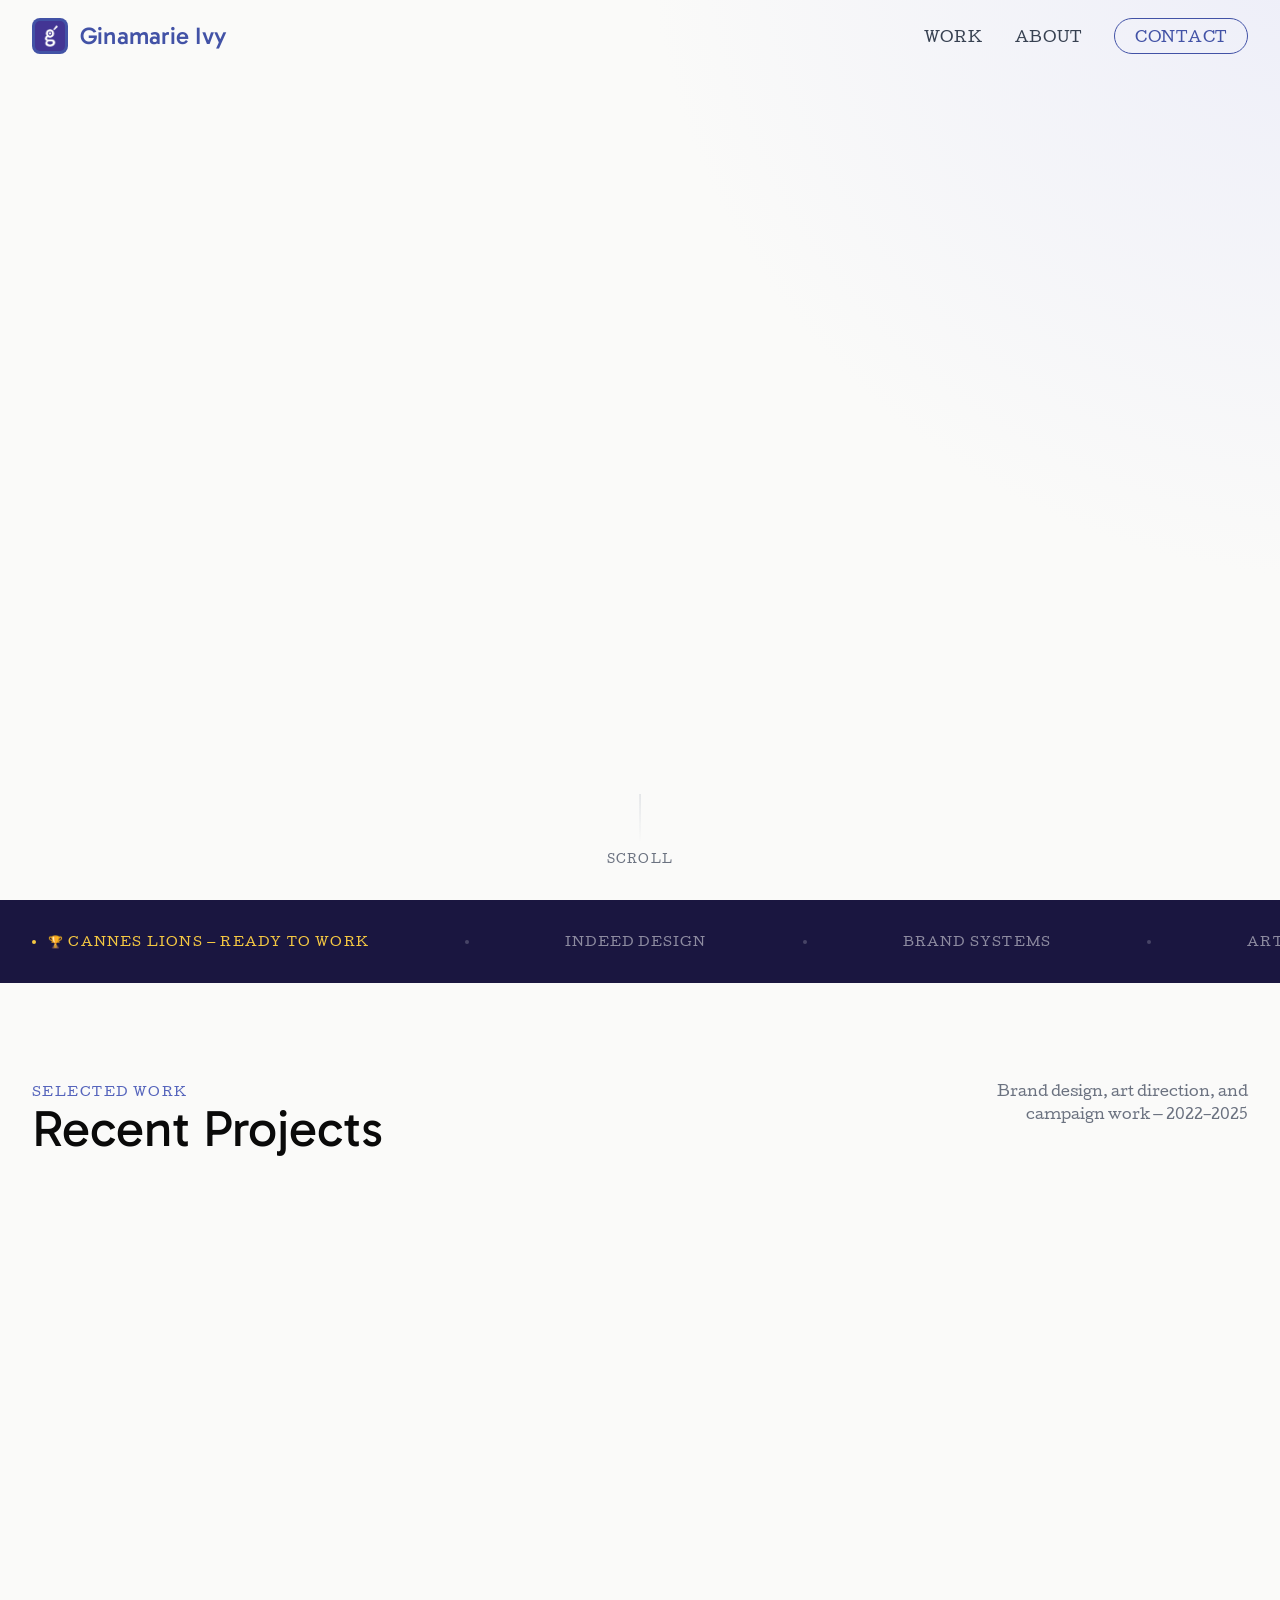
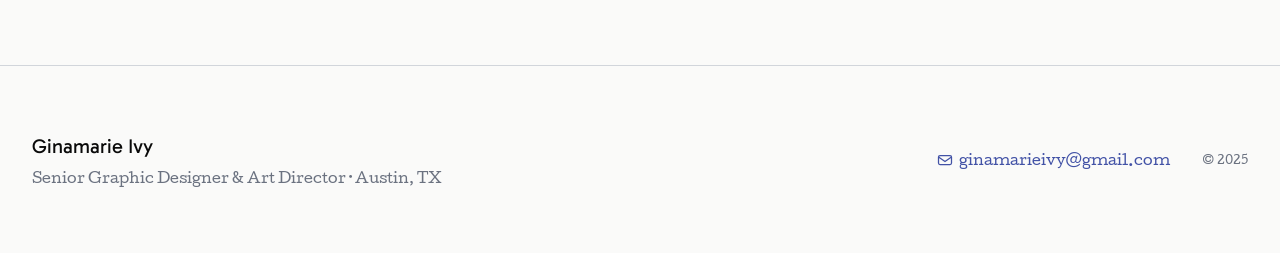
==== index.html @ be51a3e8 "Initial portfolio launch" ====
<!DOCTYPE html>
<html lang="en">
<head>
  <meta charset="UTF-8">
  <meta name="viewport" content="width=device-width, initial-scale=1.0">
  <title>Ginamarie Ivy — Senior Graphic Designer & Art Director</title>
  <meta name="description" content="Portfolio of Ginamarie Ivy, Senior Graphic Designer and Art Director specializing in brand systems, campaigns, and art direction.">
  <link rel="stylesheet" href="css/style.css">
  <!-- Favicon placeholder — replace with your actual favicon -->
  <link rel="icon" type="image/png" href="images/favicon.png">
</head>
<body>

  <!-- ============================================================
       NAV
       ============================================================ -->
  <nav class="nav" id="nav">
    <div class="nav__inner">
      <a href="index.html" class="nav__logo" aria-label="Ginamarie Ivy — Home">
        <div class="nav__logo-mark"><img src="images/favicon.png" alt="Ginamarie Ivy logo" style="width:100%;height:100%;object-fit:cover;border-radius:5px;"></div>
        <span>Ginamarie Ivy</span>
      </a>
      <ul class="nav__links">
        <li><a href="#work" class="nav__link">Work</a></li>
        <li><a href="about.html" class="nav__link">About</a></li>
        <li><a href="mailto:ginamarieivy@gmail.com" class="nav__link nav__link--contact">Contact</a></li>
      </ul>
    </div>
  </nav>

  <!-- ============================================================
       HERO
       ============================================================ -->
  <section class="hero">
    <div class="hero__bg-shape" aria-hidden="true"></div>
    <div class="hero__inner">
      <p class="hero__eyebrow fade-up">Senior Graphic Designer &amp; Art Director</p>
      <h1 class="hero__name fade-up">
        Ginamarie<br><em>Ivy</em>
      </h1>
      <p class="hero__descriptor fade-up">
        I build brand systems that work everywhere — from billboards and event
        installations to email campaigns and social feeds. Based in Austin, TX.
      </p>
      <div class="hero__cta-group fade-up">
        <a href="#work" class="btn btn--primary">
          View Work
          <svg width="16" height="16" viewBox="0 0 16 16" fill="none" aria-hidden="true">
            <path d="M3 8h10M9 4l4 4-4 4" stroke="currentColor" stroke-width="1.5" stroke-linecap="round" stroke-linejoin="round"/>
          </svg>
        </a>
        <a href="about.html" class="btn btn--ghost">About Me</a>
      </div>
    </div>
    <div class="hero__scroll-hint" aria-hidden="true">
      <div class="hero__scroll-line"></div>
      <span>Scroll</span>
    </div>
  </section>

  <!-- ============================================================
       AWARDS RIBBON
       ============================================================ -->
  <div class="awards-ribbon" aria-hidden="true">
    <div class="awards-ribbon__track">
      <!-- Duplicate items for seamless loop -->
      <span class="awards-ribbon__item awards-ribbon__item--highlight">
        <span class="awards-ribbon__dot awards-ribbon__dot--gold" style="background: #F5C842;"></span>
        🏆 Cannes Lions — Ready to Work
      </span>
      <span class="awards-ribbon__dot"></span>
      <span class="awards-ribbon__item">Indeed Design</span>
      <span class="awards-ribbon__dot"></span>
      <span class="awards-ribbon__item">Brand Systems</span>
      <span class="awards-ribbon__dot"></span>
      <span class="awards-ribbon__item">Art Direction</span>
      <span class="awards-ribbon__dot"></span>
      <span class="awards-ribbon__item">Campaign Design</span>
      <span class="awards-ribbon__dot"></span>
      <span class="awards-ribbon__item">Event Branding</span>
      <span class="awards-ribbon__dot"></span>
      <span class="awards-ribbon__item">Illustration</span>
      <span class="awards-ribbon__dot"></span>
      <span class="awards-ribbon__item awards-ribbon__item--highlight">
        <span style="background: #F5C842; width:4px; height:4px; border-radius:50%; display:inline-block;"></span>
        🏆 Cannes Lions — Ready to Work
      </span>
      <span class="awards-ribbon__dot"></span>
      <span class="awards-ribbon__item">Indeed Design</span>
      <span class="awards-ribbon__dot"></span>
      <span class="awards-ribbon__item">Brand Systems</span>
      <span class="awards-ribbon__dot"></span>
      <span class="awards-ribbon__item">Art Direction</span>
      <span class="awards-ribbon__dot"></span>
      <span class="awards-ribbon__item">Campaign Design</span>
      <span class="awards-ribbon__dot"></span>
      <span class="awards-ribbon__item">Event Branding</span>
      <span class="awards-ribbon__dot"></span>
      <span class="awards-ribbon__item">Illustration</span>
      <span class="awards-ribbon__dot"></span>
    </div>
  </div>

  <!-- ============================================================
       WORK — PROJECT GRID
       ============================================================ -->
  <section class="work" id="work">
    <div class="work__inner">
      <div class="section-header">
        <div>
          <p class="section-label">Selected Work</p>
          <h2 class="section-title">Recent Projects</h2>
        </div>
        <p style="font-size: 0.875rem; color: var(--gray-500); max-width: 280px; text-align: right; line-height: 1.6;">
          Brand design, art direction, and campaign work — 2022–2025
        </p>
      </div>

      <div class="project-grid">

        <!-- RTW — FEATURED (full width) -->
        <a href="rtw/index.html" class="project-card project-card--featured fade-up" aria-label="View Ready to Work case study">
          <div class="cannes-badge">
            <span class="cannes-badge__icon">🏆</span>
            Cannes Lions Winner
          </div>
          <img src="images/RTW.png" alt="Ready to Work campaign" class="project-card__image">
          <div class="project-card__overlay">
            <p class="project-card__category">Brand Campaign · Art Direction · Event</p>
            <h3 class="project-card__title">Ready to Work</h3>
            <div class="project-card__meta">
              <span class="project-card__tag">5-City Activation</span>
              <span class="project-card__tag">Indeed</span>
              <span class="project-card__tag">2022</span>
            </div>
          </div>
          <div class="project-card__arrow" aria-hidden="true">→</div>
        </a>


        <!-- THE HOG QUEEN -->
        <a href="hog-queen/index.html" class="project-card fade-up" aria-label="View The Hog Queen case study">
          <div style="position:absolute;top:var(--space-sm);left:var(--space-sm);z-index:2;display:flex;gap:0.5rem;flex-wrap:wrap;">
            <span style="display:inline-flex;align-items:center;gap:0.375rem;background:rgba(220,38,38,0.2);border:1px solid rgba(220,38,38,0.4);color:#FCA5A5;font-size:0.6875rem;font-weight:600;letter-spacing:0.08em;text-transform:uppercase;padding:0.375rem 0.875rem;border-radius:100px;backdrop-filter:blur(8px);">
              <span style="width:5px;height:5px;border-radius:50%;background:#EF4444;animation:pulse-dot 1.5s ease-in-out infinite;display:inline-block;flex-shrink:0;"></span>
              Maryland Film Festival 2025
            </span>
          </div>
          <img src="images/hog-queen/hog-queen-title-card.png" alt="The Hog Queen title card" class="project-card__image" style="background:#0A0A08;object-fit:contain;">
          <div class="project-card__overlay" style="background:linear-gradient(to top, rgba(0,0,0,0.9) 0%, rgba(0,0,0,0.2) 50%, transparent 100%);">
            <p class="project-card__category">Film Design · Title · Credits · Print · Poster</p>
            <h3 class="project-card__title">The Hog Queen</h3>
            <div class="project-card__meta">
              <span class="project-card__tag">Short Film</span>
              <span class="project-card__tag">Independent</span>
              <span class="project-card__tag">2025–Present</span>
            </div>
          </div>
          <div class="project-card__arrow" aria-hidden="true">→</div>
        </a>

        <!-- CATEGORY CAMPAIGNS -->
        <a href="category-campaigns/index.html" class="project-card fade-up" aria-label="View Category Campaigns case study">
          <img src="images/Category Campaigns 2.png" alt="Category Campaigns" class="project-card__image">
          <div class="project-card__overlay">
            <p class="project-card__category">Brand System · Art Direction · Multi-Channel</p>
            <h3 class="project-card__title">Category Campaigns</h3>
            <div class="project-card__meta">
              <span class="project-card__tag">Careers in Care</span>
              <span class="project-card__tag">Indeed</span>
              <span class="project-card__tag">2023–2025</span>
            </div>
          </div>
          <div class="project-card__arrow" aria-hidden="true">→</div>
        </a>

        <!-- WHAT'S NEW AT INDEED -->
        <a href="whats-new/index.html" class="project-card fade-up" aria-label="View What's New at Indeed case study">
          <img src="images/What's New at Indeed.png" alt="What's New at Indeed" class="project-card__image">
          <div class="project-card__overlay">
            <p class="project-card__category">Email Campaign · Brand Design · Localization</p>
            <h3 class="project-card__title">What's New at Indeed</h3>
            <div class="project-card__meta">
              <span class="project-card__tag">Email Series</span>
              <span class="project-card__tag">Indeed</span>
              <span class="project-card__tag">2024</span>
            </div>
          </div>
          <div class="project-card__arrow" aria-hidden="true">→</div>
        </a>

        <!-- COSTCO BEN PARTY -->
        <a href="costco/index.html" class="project-card fade-up" aria-label="View Costco Ben Party case study" style="grid-column: 1 / -1;">
          <img src="images/Costco Invite.png" alt="Costco Ben Party" class="project-card__image">
          <div class="project-card__overlay">
            <p class="project-card__category">Creative Direction · Print · Personal Project</p>
            <h3 class="project-card__title">The Costco Ben Party</h3>
            <div class="project-card__meta">
              <span class="project-card__tag">Print Design</span>
              <span class="project-card__tag">Editorial</span>
              <span class="project-card__tag">Personal</span>
            </div>
          </div>
          <div class="project-card__arrow" aria-hidden="true">→</div>
        </a>

      </div>
    </div>
  </section>

  <!-- ============================================================
       FOOTER
       ============================================================ -->
  <footer class="footer">
    <div class="footer__inner">
      <div class="footer__left">
        <p class="footer__name">Ginamarie Ivy</p>
        <p class="footer__tagline">Senior Graphic Designer &amp; Art Director · Austin, TX</p>
      </div>
      <div class="footer__right">
        <a href="mailto:ginamarieivy@gmail.com" class="footer__email">
          <svg width="16" height="16" viewBox="0 0 16 16" fill="none" aria-hidden="true">
            <rect x="1.5" y="3.5" width="13" height="9" rx="1.5" stroke="currentColor" stroke-width="1.25"/>
            <path d="M1.5 5L8 9.5 14.5 5" stroke="currentColor" stroke-width="1.25"/>
          </svg>
          ginamarieivy@gmail.com
        </a>
        <p class="footer__copy">© 2025</p>
      </div>
    </div>
  </footer>

  <script src="js/main.js"></script>
</body>
</html>
---- css/style.css ----
/* ============================================================
   GINAMARIE IVY — Portfolio Site
   ============================================================ */

/* --- Google Fonts --- */
@import url('https://fonts.googleapis.com/css2?family=Gabarito:wght@400;500;600;700;800;900&family=Cutive&display=swap');

/* --- CSS Custom Properties --- */
:root {
  /* Colors — brand purple from Figma portfolio design */
  --purple-950: #1A1640;
  --purple-900: #2C2070;
  --purple-800: #4252A6;  /* exact brand purple from Figma */
  --purple-700: #5564BC;
  --purple-400: #9BA8D8;
  --purple-200: #D4D8F0;
  --purple-100: #ECEDF9;
  --purple-50:  #F5F5FC;

  --gold:        #B8860B;
  --gold-light:  #FFF8E6;
  --gold-bright: #F5C842;

  --black:     #0A0A0A;
  --gray-900:  #111827;
  --gray-700:  #374151;
  --gray-500:  #6B7280;
  --gray-300:  #D1D5DB;
  --gray-100:  #F3F4F6;
  --off-white: #FAFAF9;
  --white:     #FFFFFF;

  /* Typography — from Figma portfolio design */
  --font-display: 'Gabarito', Georgia, sans-serif;
  --font-body:    'Cutive', Georgia, serif;

  /* Spacing */
  --space-xs:  0.5rem;
  --space-sm:  1rem;
  --space-md:  2rem;
  --space-lg:  4rem;
  --space-xl:  6rem;
  --space-2xl: 10rem;

  /* Layout */
  --max-width: 1280px;
  --nav-height: 72px;

  /* Transitions */
  --transition-fast:   150ms ease;
  --transition-base:   300ms ease;
  --transition-slow:   500ms cubic-bezier(0.25, 0.46, 0.45, 0.94);
}

/* ============================================================
   RESET & BASE
   ============================================================ */

*, *::before, *::after {
  box-sizing: border-box;
  margin: 0;
  padding: 0;
}

html {
  scroll-behavior: smooth;
  font-size: 16px;
  -webkit-font-smoothing: antialiased;
  -moz-osx-font-smoothing: grayscale;
}

body {
  font-family: var(--font-body);
  background-color: var(--off-white);
  color: var(--gray-900);
  line-height: 1.6;
  overflow-x: hidden;
}

img {
  display: block;
  max-width: 100%;
  height: auto;
}

a {
  color: inherit;
  text-decoration: none;
}

ul {
  list-style: none;
}

/* ============================================================
   NAVIGATION
   ============================================================ */

.nav {
  position: fixed;
  top: 0;
  left: 0;
  right: 0;
  z-index: 100;
  height: var(--nav-height);
  display: flex;
  align-items: center;
  padding: 0 var(--space-md);
  transition: background var(--transition-base), box-shadow var(--transition-base);
}

.nav.scrolled {
  background: rgba(250, 250, 249, 0.95);
  backdrop-filter: blur(12px);
  -webkit-backdrop-filter: blur(12px);
  box-shadow: 0 1px 0 var(--gray-300);
}

.nav__inner {
  width: 100%;
  max-width: var(--max-width);
  margin: 0 auto;
  display: flex;
  align-items: center;
  justify-content: space-between;
}

.nav__logo {
  display: flex;
  align-items: center;
  gap: 0.75rem;
  font-family: var(--font-display);
  font-size: 1.5rem;
  font-weight: 500;
  letter-spacing: 0.01em;
  color: var(--purple-800);
  transition: opacity var(--transition-fast);
}

.nav__logo:hover {
  opacity: 0.75;
}

.nav__logo-mark {
  width: 36px;
  height: 36px;
  background: var(--purple-800);
  border-radius: 8px;
  display: flex;
  align-items: center;
  justify-content: center;
  color: white;
  font-size: 1rem;
  font-weight: 600;
  letter-spacing: -0.02em;
  flex-shrink: 0;
  overflow: hidden;
  padding: 3px;
}

/* If SVG logo is available, it will replace the fallback */
.nav__logo-mark img,
.nav__logo-mark svg {
  width: 100%;
  height: 100%;
  object-fit: contain;
}

.nav__links {
  display: flex;
  align-items: center;
  gap: var(--space-md);
}

.nav__link {
  font-size: 0.875rem;
  font-weight: 500;
  letter-spacing: 0.05em;
  text-transform: uppercase;
  color: var(--gray-700);
  position: relative;
  padding-bottom: 2px;
  transition: color var(--transition-fast);
}

.nav__link::after {
  content: '';
  position: absolute;
  bottom: -2px;
  left: 0;
  width: 0;
  height: 1px;
  background: var(--purple-800);
  transition: width var(--transition-base);
}

.nav__link:hover {
  color: var(--purple-800);
}

.nav__link:hover::after {
  width: 100%;
}

.nav__link--contact {
  padding: 0.5rem 1.25rem;
  border: 1.5px solid var(--purple-800);
  border-radius: 100px;
  color: var(--purple-800);
  transition: background var(--transition-fast), color var(--transition-fast);
}

.nav__link--contact::after {
  display: none;
}

.nav__link--contact:hover {
  background: var(--purple-800);
  color: var(--white);
}

/* ============================================================
   HERO — HOME
   ============================================================ */

.hero {
  min-height: 100vh;
  display: flex;
  align-items: center;
  padding: calc(var(--nav-height) + var(--space-lg)) var(--space-md) var(--space-xl);
  position: relative;
  overflow: hidden;
}

.hero__bg-shape {
  position: absolute;
  top: -10%;
  right: -5%;
  width: 55%;
  height: 75%;
  background: radial-gradient(ellipse at top right, var(--purple-100) 0%, transparent 70%);
  pointer-events: none;
}

.hero__inner {
  width: 100%;
  max-width: var(--max-width);
  margin: 0 auto;
}

.hero__eyebrow {
  font-size: 0.8125rem;
  font-weight: 500;
  letter-spacing: 0.12em;
  text-transform: uppercase;
  color: var(--purple-700);
  margin-bottom: var(--space-sm);
  display: flex;
  align-items: center;
  gap: 0.75rem;
}

.hero__eyebrow::before {
  content: '';
  display: inline-block;
  width: 32px;
  height: 1.5px;
  background: var(--purple-700);
}

.hero__name {
  font-family: var(--font-display);
  font-size: clamp(4rem, 9vw, 9rem);
  font-weight: 300;
  line-height: 0.95;
  letter-spacing: -0.02em;
  color: var(--black);
  margin-bottom: var(--space-md);
}

.hero__name em {
  font-style: italic;
  color: var(--purple-800);
}

.hero__descriptor {
  font-size: clamp(1rem, 1.5vw, 1.25rem);
  font-weight: 300;
  color: var(--gray-500);
  max-width: 540px;
  line-height: 1.7;
  margin-bottom: var(--space-lg);
}

.hero__cta-group {
  display: flex;
  align-items: center;
  gap: var(--space-md);
  flex-wrap: wrap;
}

.btn {
  display: inline-flex;
  align-items: center;
  gap: 0.5rem;
  font-size: 0.875rem;
  font-weight: 500;
  letter-spacing: 0.02em;
  padding: 0.875rem 2rem;
  border-radius: 100px;
  transition: all var(--transition-base);
  cursor: pointer;
  border: none;
}

.btn--primary {
  background: var(--purple-800);
  color: var(--white);
}

.btn--primary:hover {
  background: var(--purple-900);
  transform: translateY(-1px);
  box-shadow: 0 8px 24px rgba(107, 33, 168, 0.3);
}

.btn--ghost {
  background: transparent;
  color: var(--gray-700);
  border: 1.5px solid var(--gray-300);
}

.btn--ghost:hover {
  border-color: var(--purple-800);
  color: var(--purple-800);
}

.hero__scroll-hint {
  position: absolute;
  bottom: var(--space-md);
  left: 50%;
  transform: translateX(-50%);
  display: flex;
  flex-direction: column;
  align-items: center;
  gap: 0.5rem;
  font-size: 0.6875rem;
  letter-spacing: 0.12em;
  text-transform: uppercase;
  color: var(--gray-500);
  opacity: 0;
  animation: fadeInUp 1s ease 1.5s forwards;
}

.hero__scroll-line {
  width: 1px;
  height: 48px;
  background: linear-gradient(to bottom, var(--gray-300), transparent);
  animation: scrollLine 2s ease-in-out 2s infinite;
}

@keyframes scrollLine {
  0%, 100% { transform: scaleY(1); opacity: 1; }
  50% { transform: scaleY(0.5); opacity: 0.4; }
}

@keyframes fadeInUp {
  from { opacity: 0; transform: translateX(-50%) translateY(12px); }
  to   { opacity: 1; transform: translateX(-50%) translateY(0); }
}

/* ============================================================
   AWARDS RIBBON
   ============================================================ */

.awards-ribbon {
  padding: var(--space-md) var(--space-md);
  background: var(--purple-950);
  overflow: hidden;
}

.awards-ribbon__track {
  display: flex;
  align-items: center;
  gap: var(--space-xl);
  animation: marquee 20s linear infinite;
  white-space: nowrap;
}

.awards-ribbon__item {
  display: flex;
  align-items: center;
  gap: 0.75rem;
  font-size: 0.75rem;
  font-weight: 500;
  letter-spacing: 0.1em;
  text-transform: uppercase;
  color: rgba(255, 255, 255, 0.5);
  flex-shrink: 0;
}

.awards-ribbon__item--highlight {
  color: var(--gold-bright);
}

.awards-ribbon__dot {
  width: 4px;
  height: 4px;
  border-radius: 50%;
  background: rgba(255, 255, 255, 0.2);
  flex-shrink: 0;
}

@keyframes marquee {
  from { transform: translateX(0); }
  to   { transform: translateX(-50%); }
}

/* ============================================================
   WORK SECTION — PROJECT GRID
   ============================================================ */

.work {
  padding: var(--space-xl) var(--space-md);
}

.work__inner {
  max-width: var(--max-width);
  margin: 0 auto;
}

.section-header {
  display: flex;
  align-items: baseline;
  justify-content: space-between;
  margin-bottom: var(--space-lg);
}

.section-label {
  font-size: 0.75rem;
  font-weight: 500;
  letter-spacing: 0.12em;
  text-transform: uppercase;
  color: var(--purple-700);
}

.section-title {
  font-family: var(--font-display);
  font-size: clamp(2rem, 4vw, 3.5rem);
  font-weight: 300;
  line-height: 1.1;
  color: var(--black);
}

.project-grid {
  display: grid;
  grid-template-columns: 1fr 1fr;
  gap: 1.5rem;
}

/* First project (RTW) spans full width to give it hero treatment */
.project-card--featured {
  grid-column: 1 / -1;
}

.project-card {
  position: relative;
  border-radius: 16px;
  overflow: hidden;
  background: var(--gray-100);
  cursor: pointer;
  display: block;
  transition: transform var(--transition-slow), box-shadow var(--transition-slow);
}

.project-card:hover {
  transform: translateY(-6px);
  box-shadow: 0 24px 64px rgba(0, 0, 0, 0.12);
}

.project-card__image {
  width: 100%;
  aspect-ratio: 16/9;
  object-fit: cover;
  display: block;
  transition: transform var(--transition-slow);
}

.project-card--featured .project-card__image {
  aspect-ratio: 21/9;
}

.project-card:hover .project-card__image {
  transform: scale(1.03);
}

/* Placeholder when no image is loaded */
.project-card__image-placeholder {
  width: 100%;
  aspect-ratio: 16/9;
  display: flex;
  align-items: center;
  justify-content: center;
  font-size: 3rem;
  color: rgba(255,255,255,0.3);
  position: relative;
  overflow: hidden;
}

.project-card--featured .project-card__image-placeholder {
  aspect-ratio: 21/9;
}

.project-card__image-placeholder--rtw {
  background: linear-gradient(135deg, #1a0a2e 0%, #3d1063 40%, #6B21A8 100%);
}

.project-card__image-placeholder--category {
  background: linear-gradient(135deg, #0c2340 0%, #1a3f6f 40%, #2563EB 100%);
}

.project-card__image-placeholder--whats-new {
  background: linear-gradient(135deg, #1a0a2e 0%, #4a1786 50%, #7C3AED 100%);
}

.project-card__image-placeholder--costco {
  background: linear-gradient(135deg, #0d3b6e 0%, #1e5fa8 40%, #c8102e 100%);
}

.project-card__overlay {
  position: absolute;
  inset: 0;
  background: linear-gradient(to top, rgba(0,0,0,0.75) 0%, rgba(0,0,0,0.1) 50%, transparent 100%);
  display: flex;
  flex-direction: column;
  justify-content: flex-end;
  padding: var(--space-md);
  transition: background var(--transition-base);
}

.project-card:hover .project-card__overlay {
  background: linear-gradient(to top, rgba(0,0,0,0.85) 0%, rgba(0,0,0,0.2) 50%, transparent 100%);
}

.project-card__category {
  font-size: 0.6875rem;
  font-weight: 500;
  letter-spacing: 0.12em;
  text-transform: uppercase;
  color: rgba(255,255,255,0.65);
  margin-bottom: 0.375rem;
}

.project-card__title {
  font-family: var(--font-display);
  font-size: clamp(1.5rem, 2.5vw, 2.5rem);
  font-weight: 400;
  color: var(--white);
  line-height: 1.1;
  margin-bottom: 0.5rem;
}

.project-card__meta {
  display: flex;
  align-items: center;
  gap: var(--space-sm);
  flex-wrap: wrap;
}

.project-card__tag {
  font-size: 0.6875rem;
  font-weight: 500;
  letter-spacing: 0.06em;
  text-transform: uppercase;
  padding: 0.25rem 0.625rem;
  border-radius: 100px;
  background: rgba(255,255,255,0.15);
  color: rgba(255,255,255,0.85);
  border: 1px solid rgba(255,255,255,0.2);
}

.project-card__arrow {
  position: absolute;
  top: var(--space-md);
  right: var(--space-md);
  width: 40px;
  height: 40px;
  background: rgba(255,255,255,0.15);
  border-radius: 50%;
  display: flex;
  align-items: center;
  justify-content: center;
  color: white;
  font-size: 1rem;
  opacity: 0;
  transform: translate(-4px, 4px);
  transition: opacity var(--transition-base), transform var(--transition-base);
  backdrop-filter: blur(8px);
}

.project-card:hover .project-card__arrow {
  opacity: 1;
  transform: translate(0, 0);
}

/* Cannes Badge */
.cannes-badge {
  position: absolute;
  top: var(--space-sm);
  left: var(--space-sm);
  display: flex;
  align-items: center;
  gap: 0.375rem;
  background: linear-gradient(135deg, #8B6914, #D4AF37, #B8860B);
  color: #1a0f00;
  font-size: 0.6875rem;
  font-weight: 600;
  letter-spacing: 0.08em;
  text-transform: uppercase;
  padding: 0.375rem 0.875rem;
  border-radius: 100px;
  box-shadow: 0 2px 12px rgba(180, 130, 0, 0.4);
}

.cannes-badge__icon {
  font-size: 0.875rem;
}

/* ============================================================
   CASE STUDY PAGES
   ============================================================ */

.cs-hero {
  min-height: 70vh;
  display: flex;
  align-items: flex-end;
  position: relative;
  overflow: hidden;
  padding: calc(var(--nav-height) + var(--space-md)) var(--space-md) var(--space-lg);
}

.cs-hero__bg {
  position: absolute;
  inset: 0;
  object-fit: cover;
  width: 100%;
  height: 100%;
}

.cs-hero__bg-placeholder {
  position: absolute;
  inset: 0;
}

.cs-hero__overlay {
  position: absolute;
  inset: 0;
  background: linear-gradient(to top, rgba(0,0,0,0.85) 0%, rgba(0,0,0,0.3) 60%, rgba(0,0,0,0.1) 100%);
}

.cs-hero__content {
  position: relative;
  max-width: var(--max-width);
  margin: 0 auto;
  width: 100%;
}

.cs-hero__back {
  display: inline-flex;
  align-items: center;
  gap: 0.5rem;
  font-size: 0.8125rem;
  font-weight: 500;
  letter-spacing: 0.05em;
  text-transform: uppercase;
  color: rgba(255,255,255,0.65);
  margin-bottom: var(--space-lg);
  transition: color var(--transition-fast), gap var(--transition-fast);
}

.cs-hero__back:hover {
  color: white;
  gap: 0.75rem;
}

.cs-hero__back:hover .cs-hero__back-arrow {
  transform: translateX(-3px);
}

.cs-hero__back-arrow {
  transition: transform var(--transition-fast);
}

.cs-hero__eyebrow {
  font-size: 0.75rem;
  font-weight: 500;
  letter-spacing: 0.12em;
  text-transform: uppercase;
  color: var(--purple-400);
  margin-bottom: 0.75rem;
}

.cs-hero__title {
  font-family: var(--font-display);
  font-size: clamp(3rem, 7vw, 7rem);
  font-weight: 300;
  line-height: 0.95;
  letter-spacing: -0.02em;
  color: var(--white);
  margin-bottom: var(--space-md);
}

.cs-hero__awards {
  display: flex;
  flex-wrap: wrap;
  gap: 0.5rem;
  margin-bottom: var(--space-md);
}

/* Metadata strip */
.cs-meta {
  padding: var(--space-lg) var(--space-md);
  border-bottom: 1px solid var(--gray-300);
}

.cs-meta__inner {
  max-width: var(--max-width);
  margin: 0 auto;
  display: grid;
  grid-template-columns: repeat(4, 1fr);
  gap: var(--space-md);
}

.cs-meta__item {}

.cs-meta__label {
  font-size: 0.6875rem;
  font-weight: 500;
  letter-spacing: 0.12em;
  text-transform: uppercase;
  color: var(--gray-500);
  margin-bottom: 0.375rem;
}

.cs-meta__value {
  font-size: 1rem;
  font-weight: 400;
  color: var(--gray-900);
  line-height: 1.4;
}

/* Case study content */
.cs-body {
  max-width: var(--max-width);
  margin: 0 auto;
  padding: var(--space-xl) var(--space-md);
}

.cs-section {
  margin-bottom: var(--space-xl);
  display: grid;
  grid-template-columns: 240px 1fr;
  gap: var(--space-lg);
}

.cs-section__label {
  font-size: 0.6875rem;
  font-weight: 500;
  letter-spacing: 0.12em;
  text-transform: uppercase;
  color: var(--purple-700);
  padding-top: 0.375rem;
  position: sticky;
  top: calc(var(--nav-height) + var(--space-md));
  height: fit-content;
}

.cs-section__content {}

.cs-section__content h3 {
  font-family: var(--font-display);
  font-size: clamp(1.75rem, 3vw, 2.5rem);
  font-weight: 400;
  color: var(--black);
  line-height: 1.15;
  margin-bottom: var(--space-sm);
}

.cs-section__content p {
  font-size: 1.0625rem;
  line-height: 1.8;
  color: var(--gray-700);
  margin-bottom: 1.25rem;
  max-width: 680px;
}

.cs-section__content p:last-child {
  margin-bottom: 0;
}

.cs-highlight {
  background: var(--purple-50);
  border-left: 3px solid var(--purple-700);
  padding: 1.25rem 1.5rem;
  border-radius: 0 8px 8px 0;
  margin: var(--space-md) 0;
}

.cs-highlight p {
  font-family: var(--font-display);
  font-size: 1.375rem;
  font-style: italic;
  color: var(--purple-900);
  line-height: 1.5;
  margin-bottom: 0;
}

/* Gallery */
.cs-gallery {
  padding: var(--space-md) var(--space-md) var(--space-xl);
  background: var(--gray-100);
}

.cs-gallery__inner {
  max-width: var(--max-width);
  margin: 0 auto;
}

.cs-gallery__label {
  font-size: 0.75rem;
  font-weight: 500;
  letter-spacing: 0.12em;
  text-transform: uppercase;
  color: var(--gray-500);
  margin-bottom: var(--space-md);
}

.cs-gallery__grid {
  display: grid;
  gap: 1rem;
}

.cs-gallery__grid--2col {
  grid-template-columns: 1fr 1fr;
}

.cs-gallery__grid--3col {
  grid-template-columns: 1fr 1fr 1fr;
}

.cs-gallery__grid--asymmetric {
  grid-template-columns: 2fr 1fr;
}

.cs-gallery__item {
  border-radius: 12px;
  overflow: hidden;
  background: var(--gray-300);
}

.cs-gallery__item img {
  width: 100%;
  height: 100%;
  object-fit: cover;
  display: block;
  transition: transform var(--transition-slow);
}

.cs-gallery__item:hover img {
  transform: scale(1.02);
}

.cs-gallery__item-placeholder {
  width: 100%;
  min-height: 300px;
  display: flex;
  align-items: center;
  justify-content: center;
  font-size: 2rem;
  color: rgba(255,255,255,0.3);
}

.cs-gallery__caption {
  font-size: 0.8125rem;
  color: var(--gray-500);
  margin-top: 0.5rem;
  padding: 0 0.25rem;
}

/* Stats row */
.cs-stats {
  display: grid;
  grid-template-columns: repeat(3, 1fr);
  gap: var(--space-md);
  margin: var(--space-lg) 0;
  padding: var(--space-md);
  background: var(--purple-950);
  border-radius: 16px;
}

.cs-stat__number {
  font-family: var(--font-display);
  font-size: clamp(2.5rem, 5vw, 4rem);
  font-weight: 300;
  color: var(--purple-400);
  line-height: 1;
  margin-bottom: 0.5rem;
}

.cs-stat__label {
  font-size: 0.8125rem;
  color: rgba(255,255,255,0.6);
  line-height: 1.4;
}

/* Next project nav */
.cs-next {
  background: var(--purple-950);
  padding: var(--space-lg) var(--space-md);
  display: block;
  text-decoration: none;
  transition: background var(--transition-base);
}

.cs-next:hover {
  background: var(--purple-900);
}

.cs-next__inner {
  max-width: var(--max-width);
  margin: 0 auto;
  display: flex;
  align-items: center;
  justify-content: space-between;
}

.cs-next__label {
  font-size: 0.6875rem;
  font-weight: 500;
  letter-spacing: 0.12em;
  text-transform: uppercase;
  color: rgba(255,255,255,0.45);
  margin-bottom: 0.5rem;
}

.cs-next__title {
  font-family: var(--font-display);
  font-size: clamp(1.75rem, 3vw, 3rem);
  font-weight: 300;
  color: var(--white);
}

.cs-next__arrow {
  font-size: 2rem;
  color: rgba(255,255,255,0.4);
  transition: color var(--transition-base), transform var(--transition-base);
}

.cs-next:hover .cs-next__arrow {
  color: var(--white);
  transform: translateX(8px);
}

/* ============================================================
   ABOUT PAGE
   ============================================================ */

.about-hero {
  min-height: 60vh;
  padding: calc(var(--nav-height) + var(--space-xl)) var(--space-md) var(--space-xl);
  display: flex;
  align-items: center;
  background: var(--purple-950);
  position: relative;
  overflow: hidden;
}

.about-hero::before {
  content: '';
  position: absolute;
  bottom: -30%;
  right: -10%;
  width: 60%;
  height: 80%;
  background: radial-gradient(ellipse, var(--purple-800) 0%, transparent 70%);
  opacity: 0.3;
  pointer-events: none;
}

.about-hero__inner {
  max-width: var(--max-width);
  margin: 0 auto;
  width: 100%;
  display: grid;
  grid-template-columns: 1fr 380px;
  gap: var(--space-xl);
  align-items: center;
}

.about-hero__eyebrow {
  font-size: 0.75rem;
  font-weight: 500;
  letter-spacing: 0.12em;
  text-transform: uppercase;
  color: var(--purple-400);
  margin-bottom: var(--space-sm);
}

.about-hero__title {
  font-family: var(--font-display);
  font-size: clamp(3rem, 6vw, 6rem);
  font-weight: 300;
  line-height: 1;
  letter-spacing: -0.02em;
  color: var(--white);
  margin-bottom: var(--space-md);
}

.about-hero__bio {
  font-size: 1.125rem;
  line-height: 1.8;
  color: rgba(255,255,255,0.75);
  max-width: 580px;
}

.about-hero__photo {
  border-radius: 16px;
  overflow: hidden;
  aspect-ratio: 3/4;
  background: var(--purple-800);
  display: flex;
  align-items: center;
  justify-content: center;
  font-size: 4rem;
}

.about-hero__photo img {
  width: 100%;
  height: 100%;
  object-fit: cover;
}

/* About body */
.about-body {
  max-width: var(--max-width);
  margin: 0 auto;
  padding: var(--space-xl) var(--space-md);
  display: grid;
  grid-template-columns: 1fr 1fr;
  gap: var(--space-xl);
}

.about-section__label {
  font-size: 0.6875rem;
  font-weight: 500;
  letter-spacing: 0.12em;
  text-transform: uppercase;
  color: var(--purple-700);
  margin-bottom: var(--space-sm);
}

.about-section__title {
  font-family: var(--font-display);
  font-size: 2rem;
  font-weight: 400;
  color: var(--black);
  margin-bottom: 1.25rem;
}

.about-section p {
  font-size: 1rem;
  line-height: 1.8;
  color: var(--gray-700);
  margin-bottom: 1rem;
}

.skills-grid {
  display: grid;
  grid-template-columns: 1fr 1fr;
  gap: 0.5rem;
  margin-top: var(--space-sm);
}

.skill-item {
  display: flex;
  align-items: center;
  gap: 0.5rem;
  font-size: 0.875rem;
  color: var(--gray-700);
}

.skill-item::before {
  content: '';
  width: 6px;
  height: 6px;
  border-radius: 50%;
  background: var(--purple-700);
  flex-shrink: 0;
}

/* ============================================================
   FOOTER
   ============================================================ */

.footer {
  padding: var(--space-lg) var(--space-md);
  border-top: 1px solid var(--gray-300);
}

.footer__inner {
  max-width: var(--max-width);
  margin: 0 auto;
  display: flex;
  align-items: center;
  justify-content: space-between;
  flex-wrap: wrap;
  gap: var(--space-md);
}

.footer__left {}

.footer__name {
  font-family: var(--font-display);
  font-size: 1.25rem;
  font-weight: 400;
  color: var(--black);
  margin-bottom: 0.25rem;
}

.footer__tagline {
  font-size: 0.875rem;
  color: var(--gray-500);
}

.footer__right {
  display: flex;
  align-items: center;
  gap: var(--space-md);
}

.footer__email {
  font-size: 0.875rem;
  font-weight: 500;
  color: var(--purple-800);
  display: flex;
  align-items: center;
  gap: 0.375rem;
  transition: opacity var(--transition-fast);
}

.footer__email:hover {
  opacity: 0.7;
}

.footer__copy {
  font-size: 0.75rem;
  color: var(--gray-500);
}

/* ============================================================
   UTILITIES & ANIMATIONS
   ============================================================ */

.fade-up {
  opacity: 0;
  transform: translateY(24px);
  transition: opacity 0.7s ease, transform 0.7s ease;
}

.fade-up.visible {
  opacity: 1;
  transform: translateY(0);
}

.fade-up:nth-child(2) { transition-delay: 100ms; }
.fade-up:nth-child(3) { transition-delay: 200ms; }
.fade-up:nth-child(4) { transition-delay: 300ms; }

/* ============================================================
   RESPONSIVE
   ============================================================ */

@media (max-width: 1024px) {
  .cs-section {
    grid-template-columns: 1fr;
    gap: var(--space-sm);
  }

  .cs-meta__inner {
    grid-template-columns: repeat(2, 1fr);
  }

  .cs-stats {
    grid-template-columns: repeat(3, 1fr);
  }

  .about-hero__inner {
    grid-template-columns: 1fr;
  }

  .about-hero__photo {
    max-width: 320px;
    display: none; /* hide on smaller screens, show with image */
  }

  .about-body {
    grid-template-columns: 1fr;
  }
}

@media (max-width: 768px) {
  :root {
    --space-lg: 3rem;
    --space-xl: 5rem;
  }

  .nav__links {
    gap: var(--space-sm);
  }

  .project-grid {
    grid-template-columns: 1fr;
  }

  .project-card--featured {
    grid-column: 1;
  }

  .project-card--featured .project-card__image-placeholder,
  .project-card--featured .project-card__image {
    aspect-ratio: 16/9;
  }

  .cs-hero__title {
    font-size: 3rem;
  }

  .cs-meta__inner {
    grid-template-columns: 1fr 1fr;
  }

  .cs-stats {
    grid-template-columns: 1fr;
    gap: var(--space-sm);
  }

  .cs-gallery__grid--2col,
  .cs-gallery__grid--3col,
  .cs-gallery__grid--asymmetric {
    grid-template-columns: 1fr;
  }

  .footer__inner {
    flex-direction: column;
    align-items: flex-start;
  }

  .section-header {
    flex-direction: column;
    gap: var(--space-sm);
  }
}

@keyframes pulse-dot {
  0%, 100% { opacity: 1; transform: scale(1); }
  50%       { opacity: 0.5; transform: scale(0.7); }
}
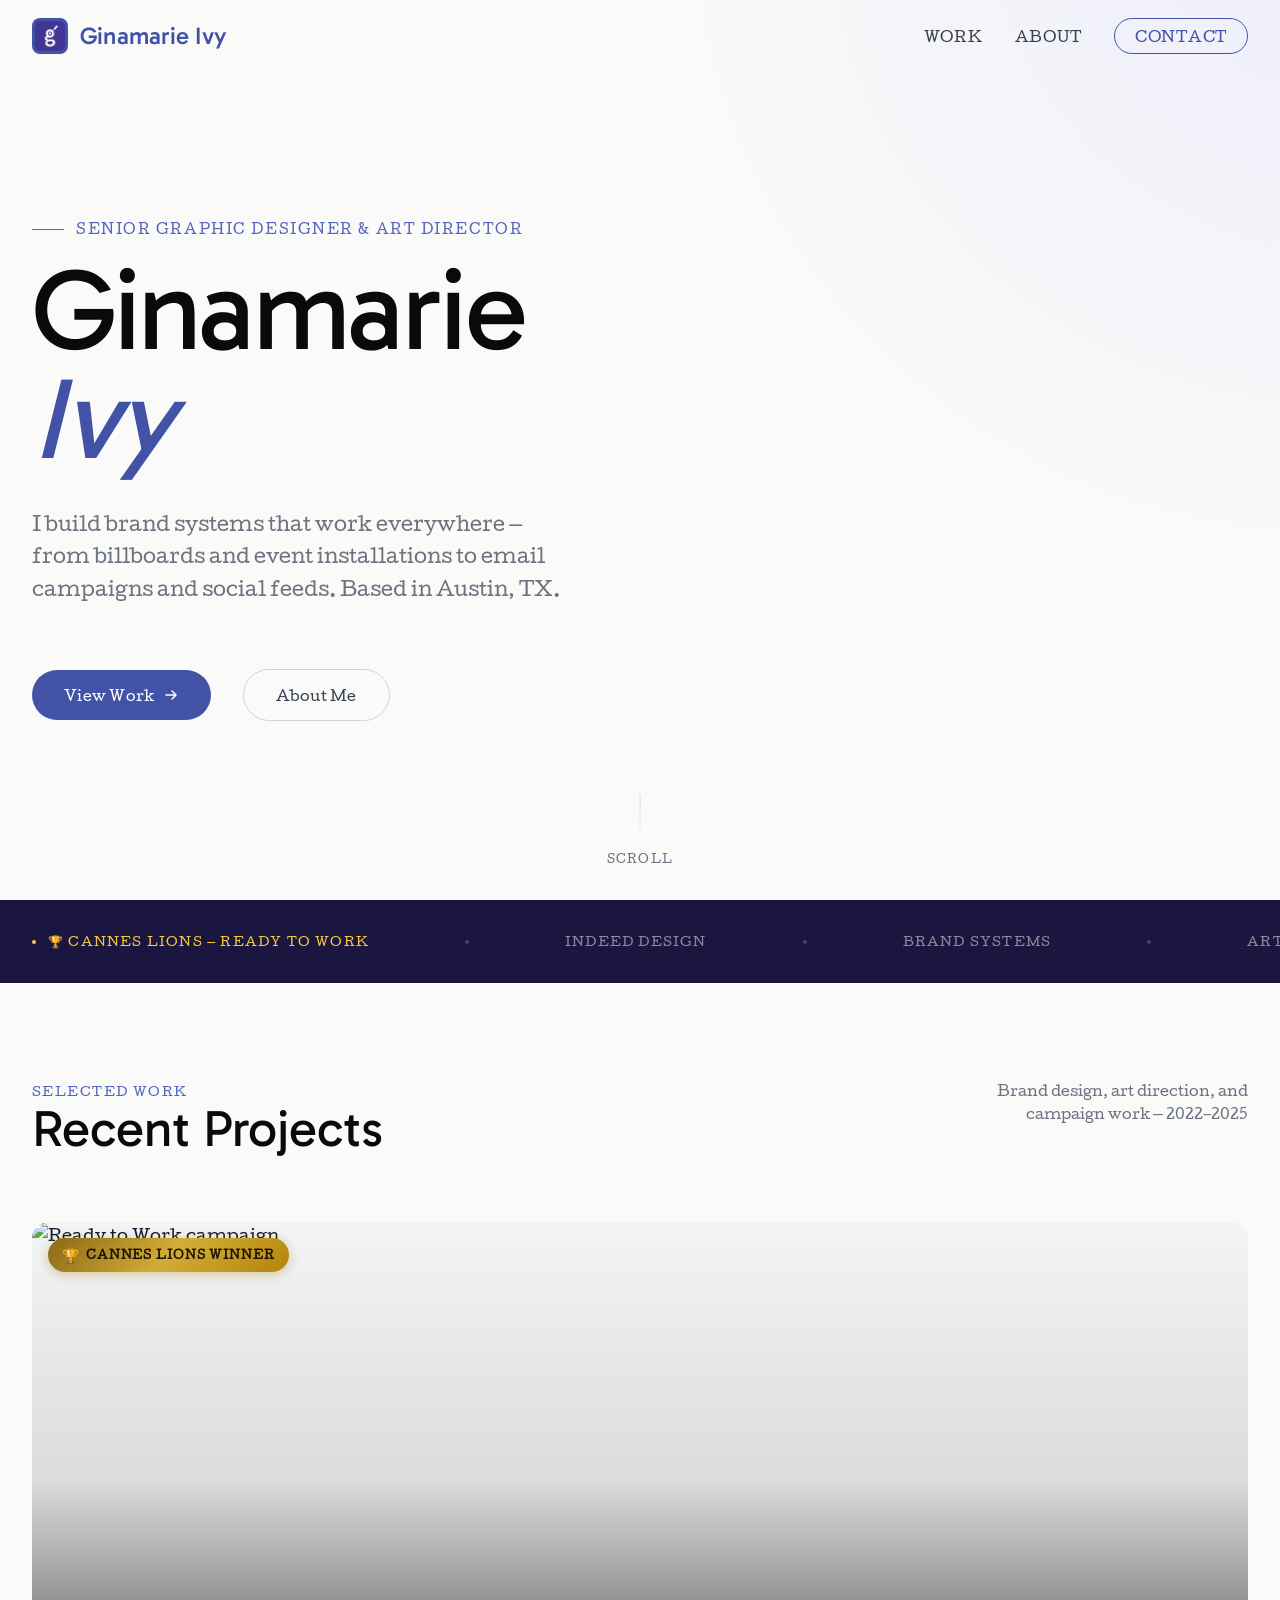
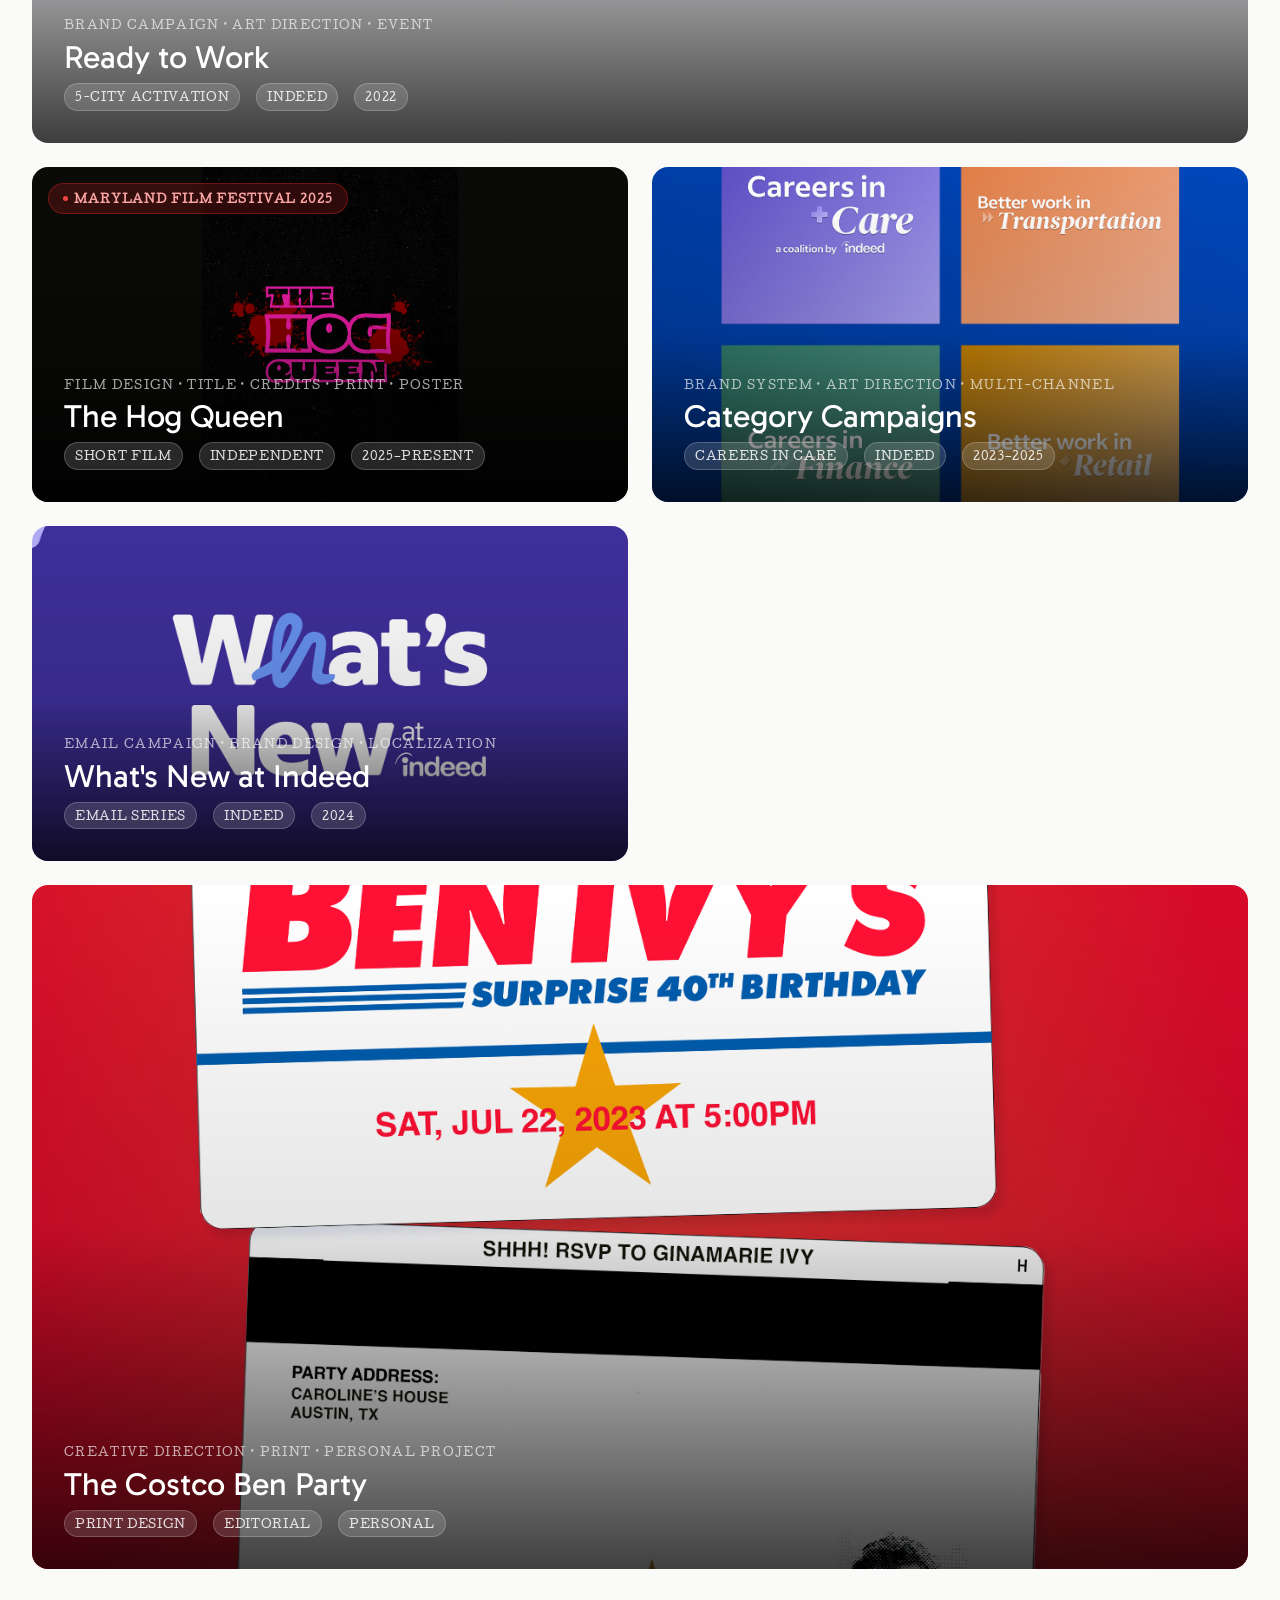
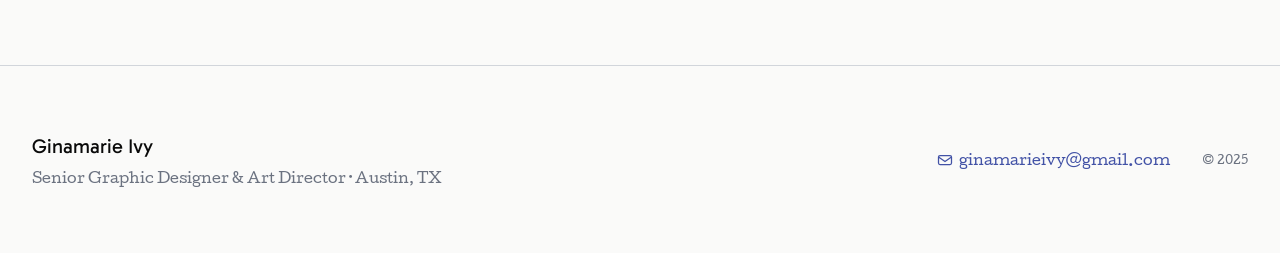
==== commit 2b039768: "Add missing files" ====
--- a/index.html
+++ b/index.html
@@ -124,7 +124,7 @@
             <span class="cannes-badge__icon">🏆</span>
             Cannes Lions Winner
           </div>
-          <img src="images/RTW.png" alt="Ready to Work campaign" class="project-card__image">
+          <img src="images/rtw.png" alt="Ready to Work campaign" class="project-card__image">
           <div class="project-card__overlay">
             <p class="project-card__category">Brand Campaign · Art Direction · Event</p>
             <h3 class="project-card__title">Ready to Work</h3>
@@ -161,7 +161,7 @@
 
         <!-- CATEGORY CAMPAIGNS -->
         <a href="category-campaigns/index.html" class="project-card fade-up" aria-label="View Category Campaigns case study">
-          <img src="images/Category Campaigns 2.png" alt="Category Campaigns" class="project-card__image">
+          <img src="images/category-campaigns.png" alt="Category Campaigns" class="project-card__image">
           <div class="project-card__overlay">
             <p class="project-card__category">Brand System · Art Direction · Multi-Channel</p>
             <h3 class="project-card__title">Category Campaigns</h3>
@@ -176,7 +176,7 @@
 
         <!-- WHAT'S NEW AT INDEED -->
         <a href="whats-new/index.html" class="project-card fade-up" aria-label="View What's New at Indeed case study">
-          <img src="images/What's New at Indeed.png" alt="What's New at Indeed" class="project-card__image">
+          <img src="images/whats-new.png" alt="What's New at Indeed" class="project-card__image">
           <div class="project-card__overlay">
             <p class="project-card__category">Email Campaign · Brand Design · Localization</p>
             <h3 class="project-card__title">What's New at Indeed</h3>
@@ -191,7 +191,7 @@
 
         <!-- COSTCO BEN PARTY -->
         <a href="costco/index.html" class="project-card fade-up" aria-label="View Costco Ben Party case study" style="grid-column: 1 / -1;">
-          <img src="images/Costco Invite.png" alt="Costco Ben Party" class="project-card__image">
+          <img src="images/costco-invite.png" alt="Costco Ben Party" class="project-card__image">
           <div class="project-card__overlay">
             <p class="project-card__category">Creative Direction · Print · Personal Project</p>
             <h3 class="project-card__title">The Costco Ben Party</h3>
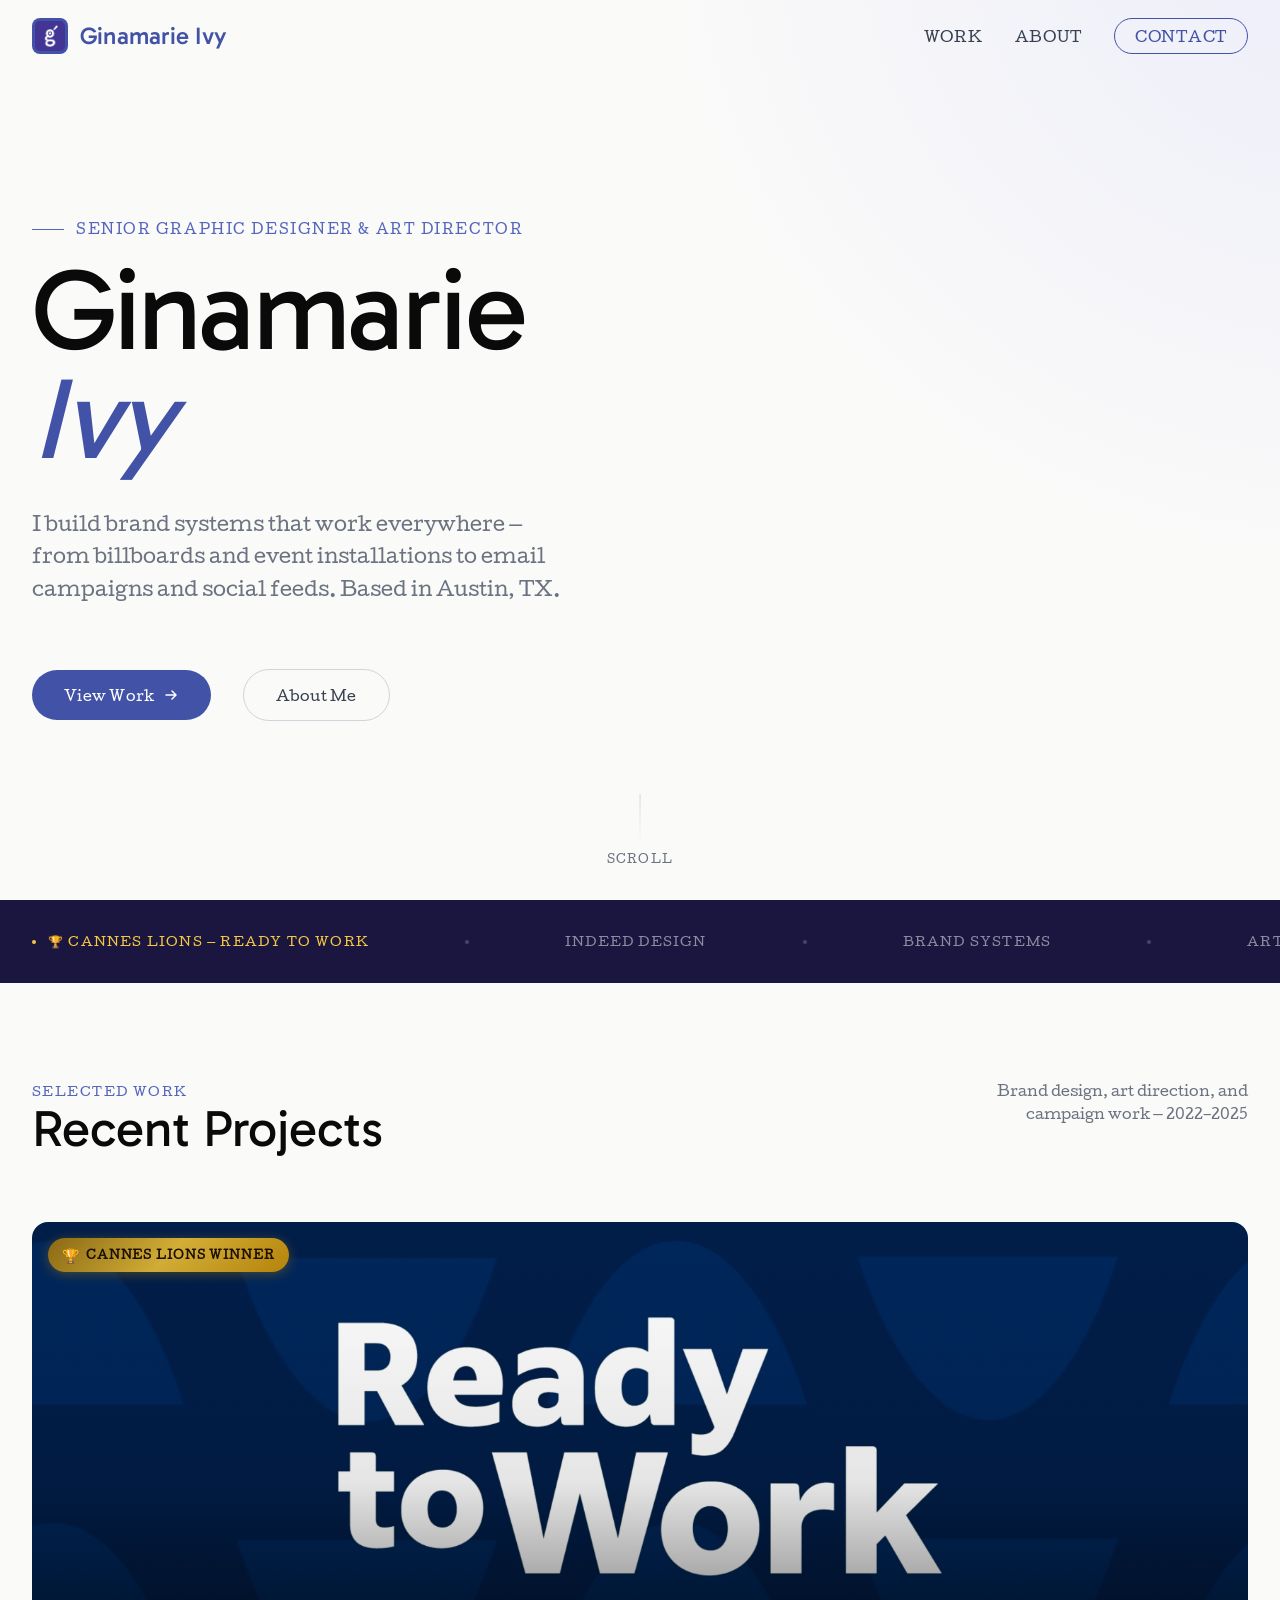
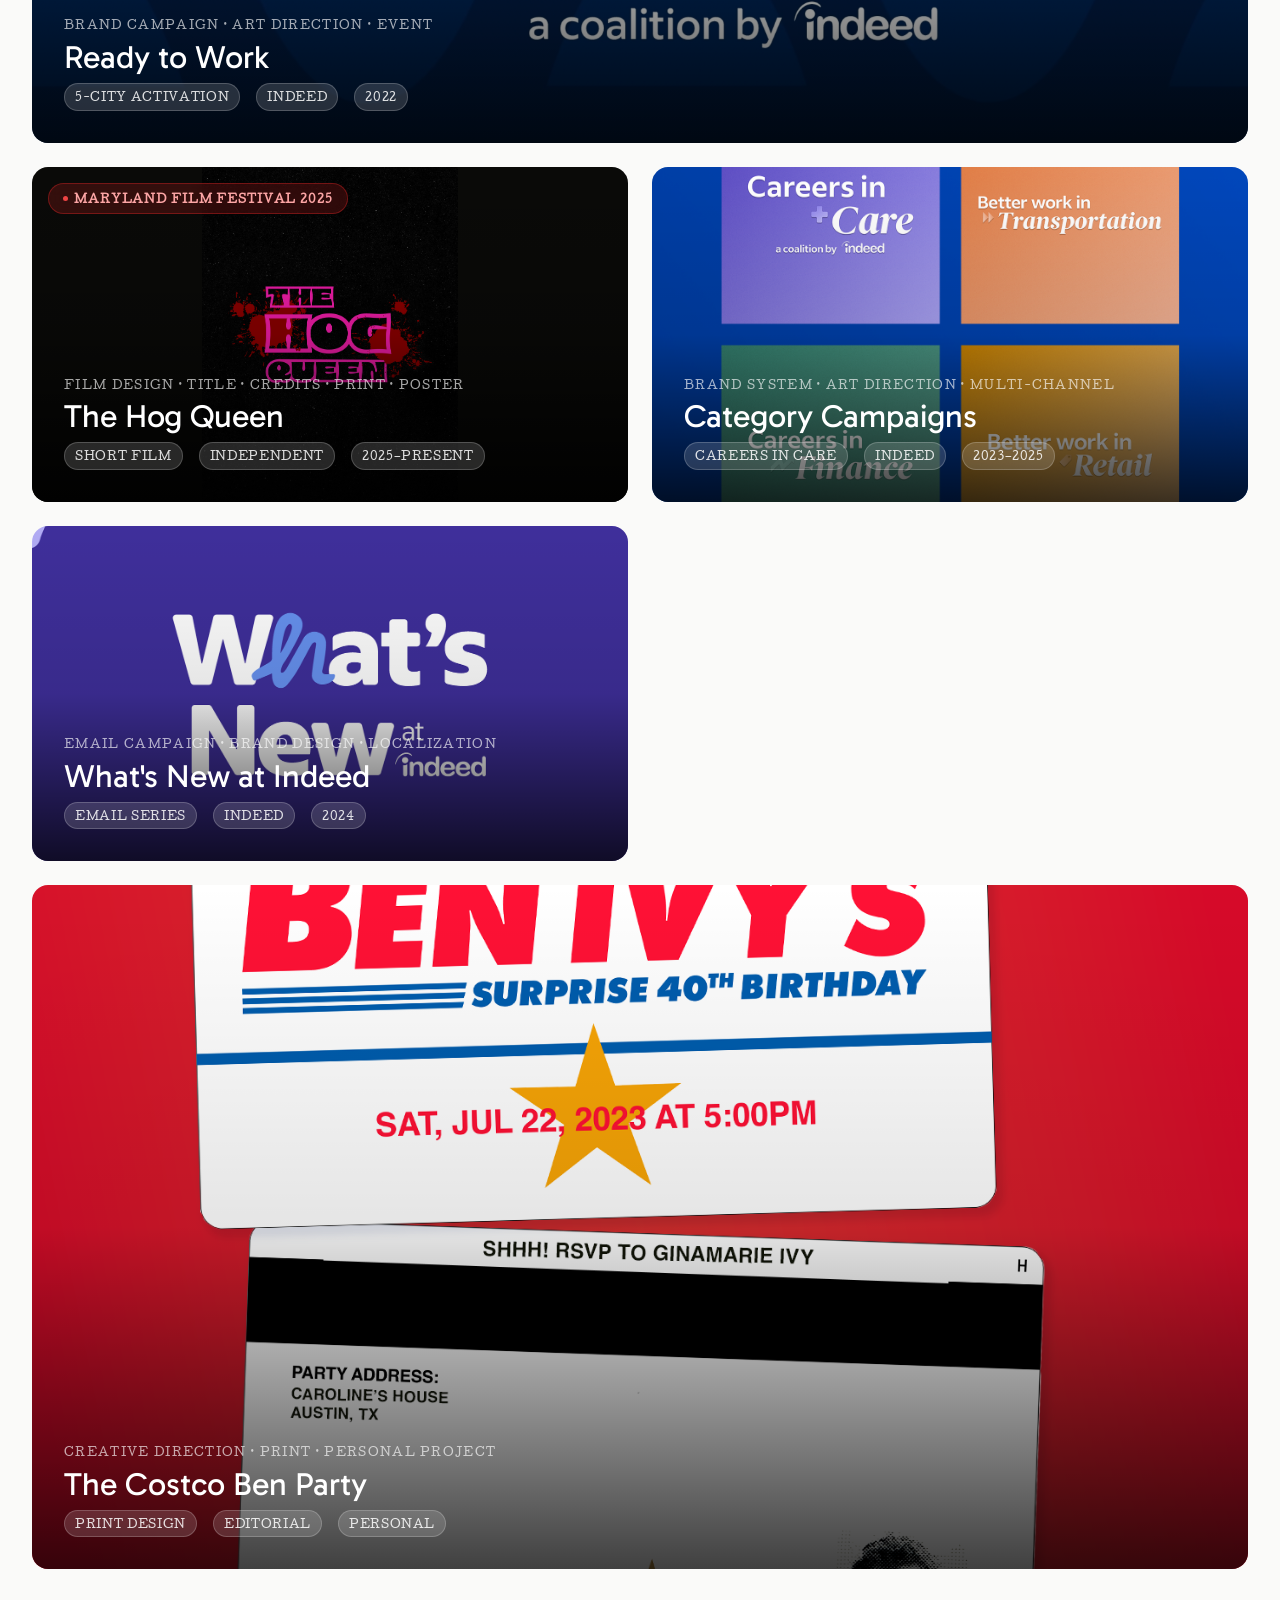
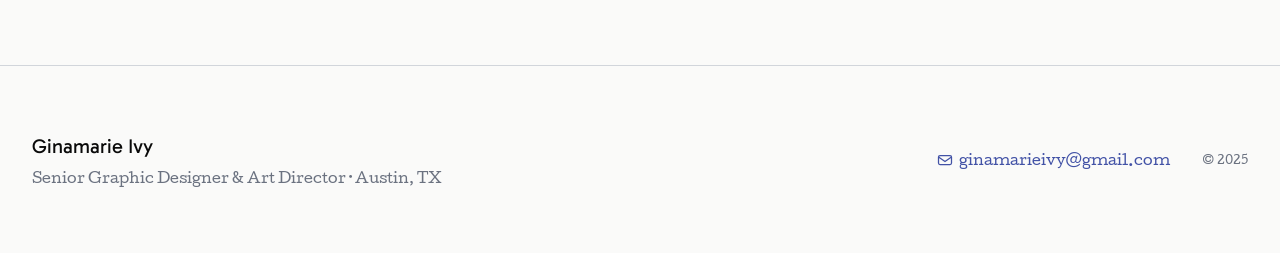
==== commit 72ea1bd7: "Update RTW thumbnail" ====
--- a/index.html
+++ b/index.html
@@ -124,7 +124,7 @@
             <span class="cannes-badge__icon">🏆</span>
             Cannes Lions Winner
           </div>
-          <img src="images/rtw.png" alt="Ready to Work campaign" class="project-card__image">
+          <img src="images/rtw/RTW-Logo-on-Patterned-Background.png" alt="Ready to Work campaign" class="project-card__image">
           <div class="project-card__overlay">
             <p class="project-card__category">Brand Campaign · Art Direction · Event</p>
             <h3 class="project-card__title">Ready to Work</h3>
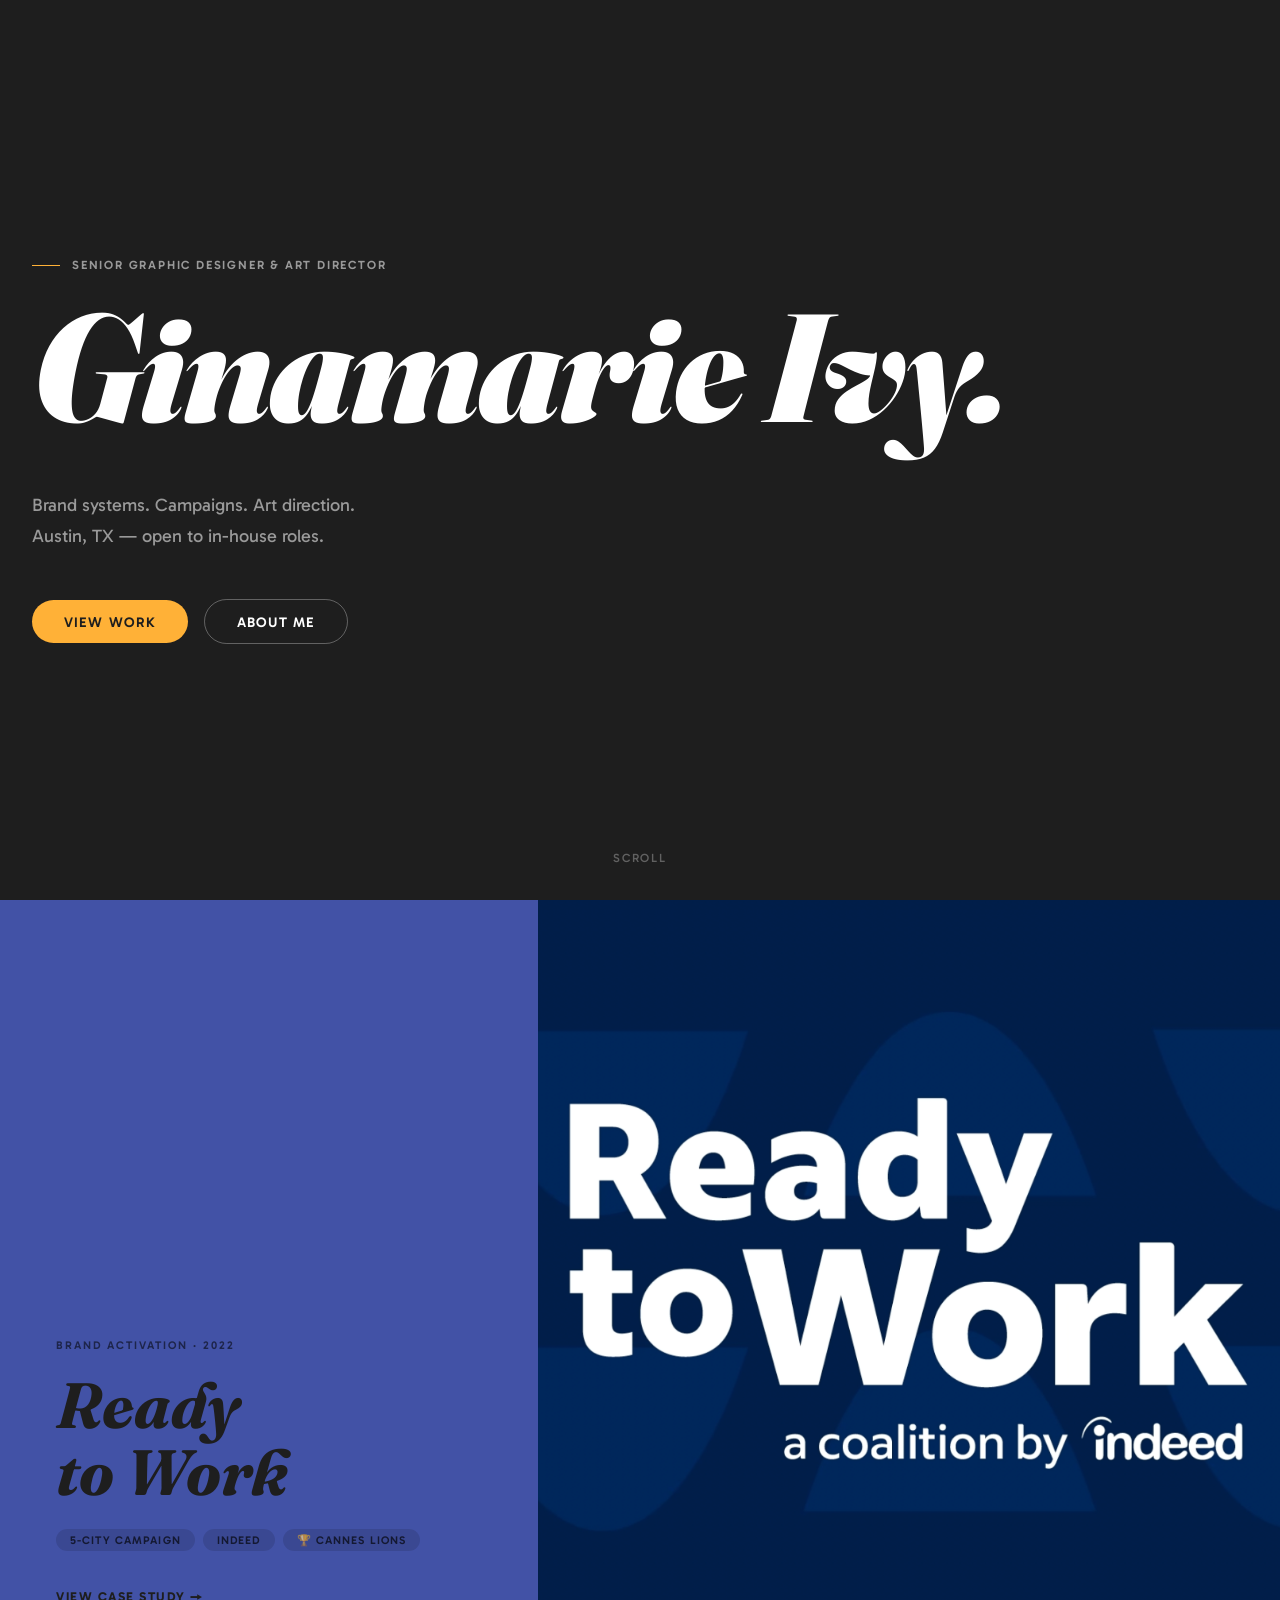
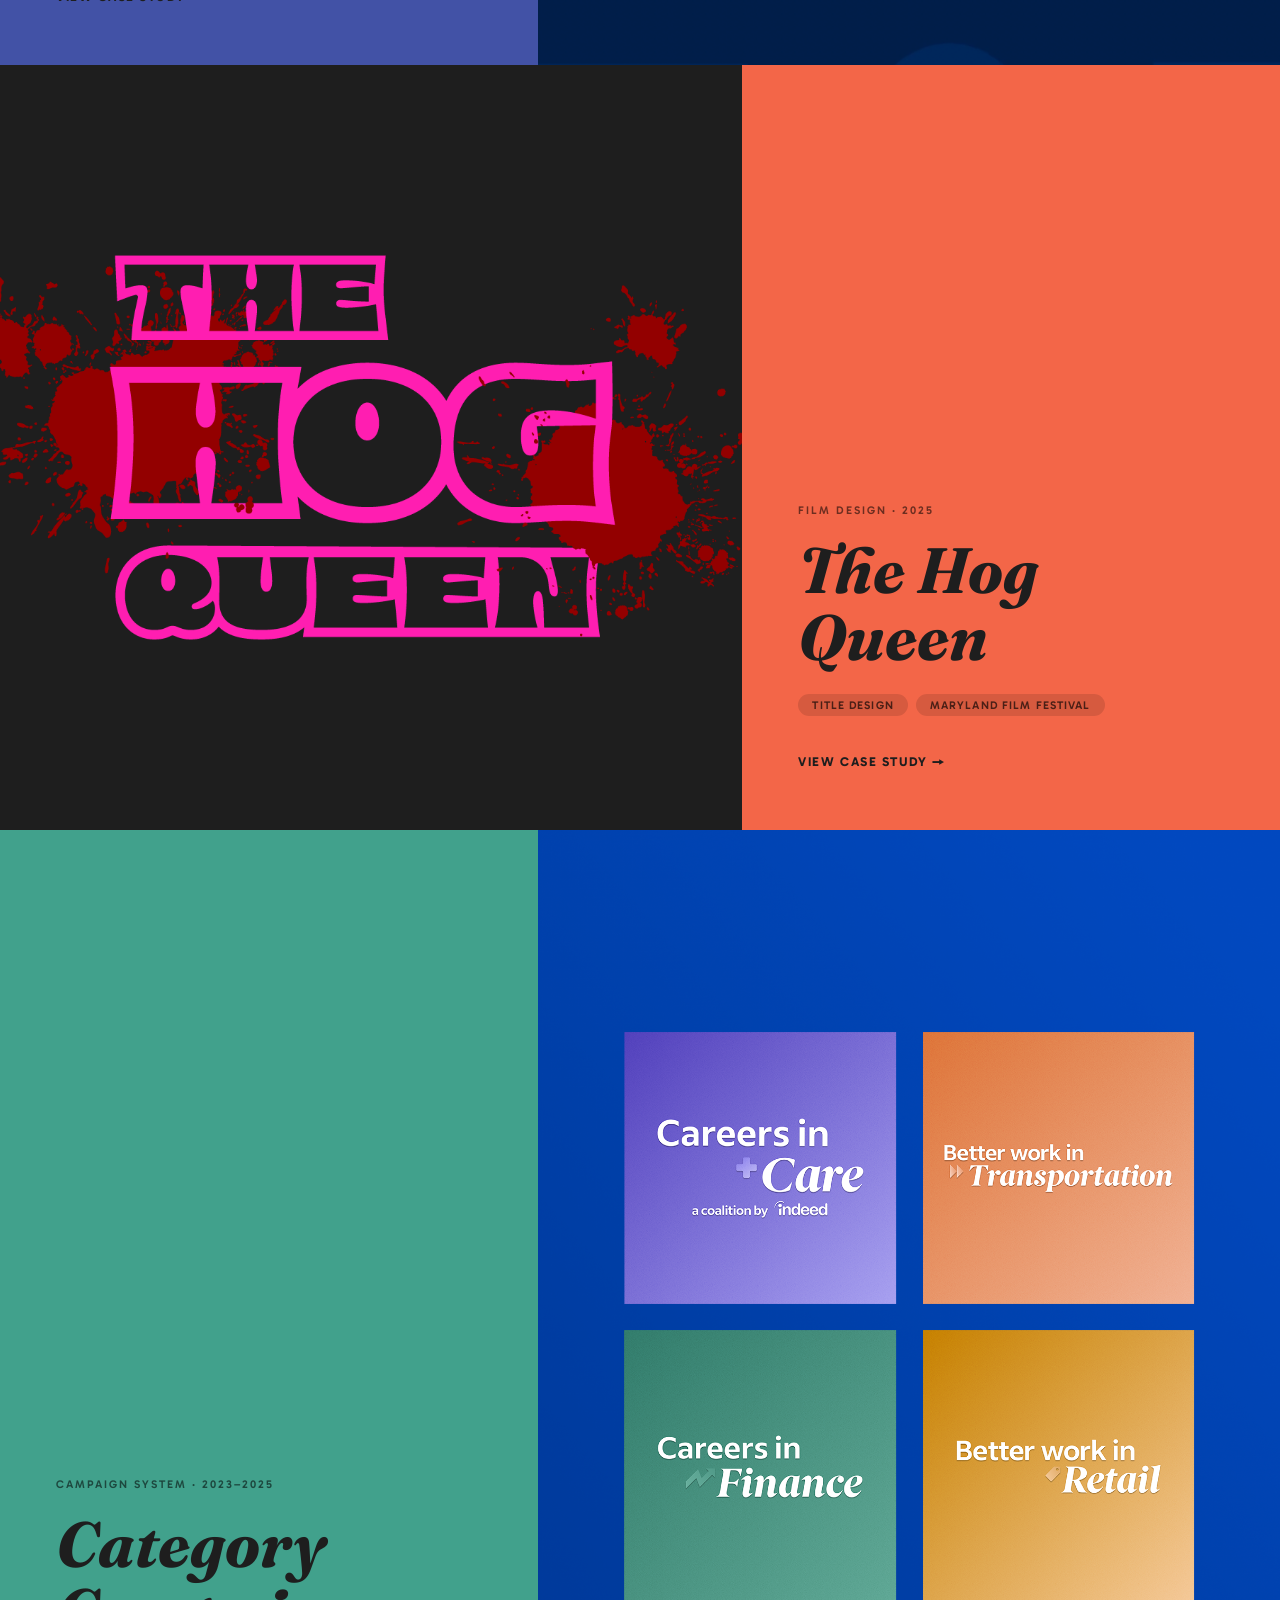
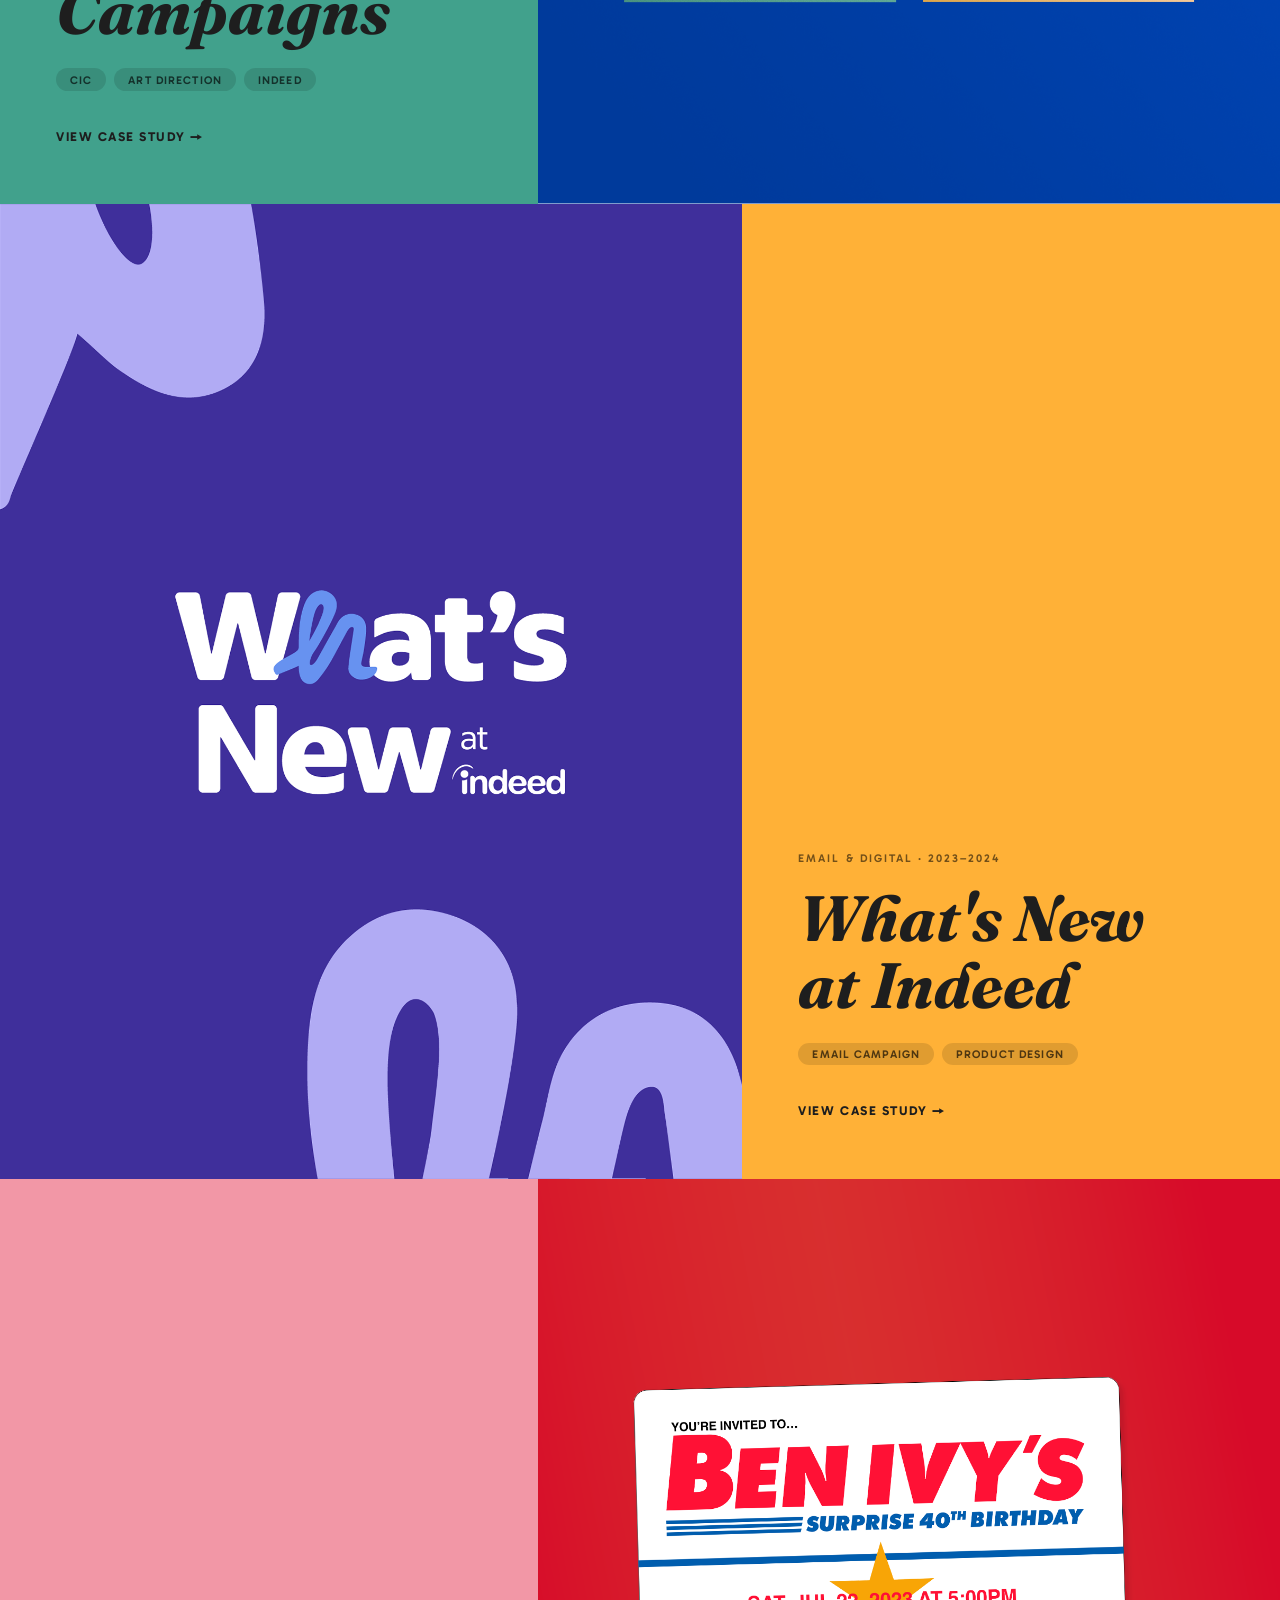
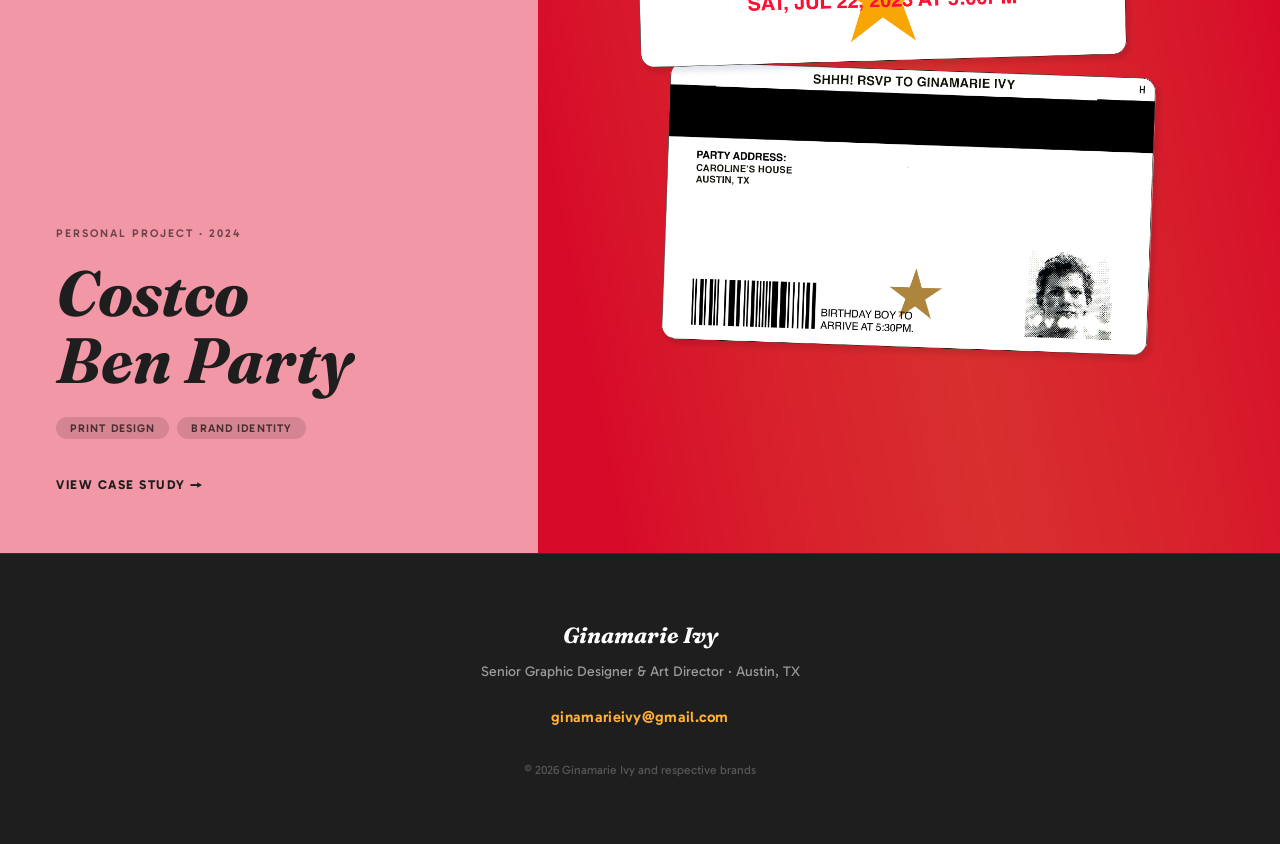
==== commit bb8b8ffd: "Update hero images, galleries, and email security" ====
--- a/index.html
+++ b/index.html
@@ -6,228 +6,142 @@
   <title>Ginamarie Ivy — Senior Graphic Designer & Art Director</title>
   <meta name="description" content="Portfolio of Ginamarie Ivy, Senior Graphic Designer and Art Director specializing in brand systems, campaigns, and art direction.">
   <link rel="stylesheet" href="css/style.css">
-  <!-- Favicon placeholder — replace with your actual favicon -->
   <link rel="icon" type="image/png" href="images/favicon.png">
 </head>
 <body>
 
-  <!-- ============================================================
-       NAV
-       ============================================================ -->
+  <!-- NAV -->
   <nav class="nav" id="nav">
     <div class="nav__inner">
-      <a href="index.html" class="nav__logo" aria-label="Ginamarie Ivy — Home">
-        <div class="nav__logo-mark"><img src="images/favicon.png" alt="Ginamarie Ivy logo" style="width:100%;height:100%;object-fit:cover;border-radius:5px;"></div>
+      <a href="index.html" class="nav__logo">
+        <div class="nav__logo-mark"><img src="images/favicon.png" alt="G logo"></div>
         <span>Ginamarie Ivy</span>
       </a>
       <ul class="nav__links">
         <li><a href="#work" class="nav__link">Work</a></li>
         <li><a href="about.html" class="nav__link">About</a></li>
-        <li><a href="mailto:ginamarieivy@gmail.com" class="nav__link nav__link--contact">Contact</a></li>
+        <li><a href="#" class="nav__link nav__link--contact js-email-link">Contact</a></li>
       </ul>
     </div>
   </nav>
 
-  <!-- ============================================================
-       HERO
-       ============================================================ -->
-  <section class="hero">
-    <div class="hero__bg-shape" aria-hidden="true"></div>
+  <!-- HERO -->
+  <section class="hero" id="home">
     <div class="hero__inner">
       <p class="hero__eyebrow fade-up">Senior Graphic Designer &amp; Art Director</p>
-      <h1 class="hero__name fade-up">
-        Ginamarie<br><em>Ivy</em>
-      </h1>
-      <p class="hero__descriptor fade-up">
-        I build brand systems that work everywhere — from billboards and event
-        installations to email campaigns and social feeds. Based in Austin, TX.
-      </p>
-      <div class="hero__cta-group fade-up">
-        <a href="#work" class="btn btn--primary">
-          View Work
-          <svg width="16" height="16" viewBox="0 0 16 16" fill="none" aria-hidden="true">
-            <path d="M3 8h10M9 4l4 4-4 4" stroke="currentColor" stroke-width="1.5" stroke-linecap="round" stroke-linejoin="round"/>
-          </svg>
-        </a>
-        <a href="about.html" class="btn btn--ghost">About Me</a>
+      <h1 class="hero__name fade-up">Ginamarie Ivy.</h1>
+      <p class="hero__tagline fade-up">Brand systems. Campaigns. Art direction.<br>Austin, TX — open to in-house roles.</p>
+      <div class="hero__cta fade-up">
+        <a href="#work" class="btn btn--primary">View Work</a>
+        <a href="about.html" class="btn btn--outline">About Me</a>
       </div>
     </div>
-    <div class="hero__scroll-hint" aria-hidden="true">
-      <div class="hero__scroll-line"></div>
-      <span>Scroll</span>
-    </div>
+    <p class="hero__scroll">Scroll</p>
   </section>
 
-  <!-- ============================================================
-       AWARDS RIBBON
-       ============================================================ -->
-  <div class="awards-ribbon" aria-hidden="true">
-    <div class="awards-ribbon__track">
-      <!-- Duplicate items for seamless loop -->
-      <span class="awards-ribbon__item awards-ribbon__item--highlight">
-        <span class="awards-ribbon__dot awards-ribbon__dot--gold" style="background: #F5C842;"></span>
-        🏆 Cannes Lions — Ready to Work
-      </span>
-      <span class="awards-ribbon__dot"></span>
-      <span class="awards-ribbon__item">Indeed Design</span>
-      <span class="awards-ribbon__dot"></span>
-      <span class="awards-ribbon__item">Brand Systems</span>
-      <span class="awards-ribbon__dot"></span>
-      <span class="awards-ribbon__item">Art Direction</span>
-      <span class="awards-ribbon__dot"></span>
-      <span class="awards-ribbon__item">Campaign Design</span>
-      <span class="awards-ribbon__dot"></span>
-      <span class="awards-ribbon__item">Event Branding</span>
-      <span class="awards-ribbon__dot"></span>
-      <span class="awards-ribbon__item">Illustration</span>
-      <span class="awards-ribbon__dot"></span>
-      <span class="awards-ribbon__item awards-ribbon__item--highlight">
-        <span style="background: #F5C842; width:4px; height:4px; border-radius:50%; display:inline-block;"></span>
-        🏆 Cannes Lions — Ready to Work
-      </span>
-      <span class="awards-ribbon__dot"></span>
-      <span class="awards-ribbon__item">Indeed Design</span>
-      <span class="awards-ribbon__dot"></span>
-      <span class="awards-ribbon__item">Brand Systems</span>
-      <span class="awards-ribbon__dot"></span>
-      <span class="awards-ribbon__item">Art Direction</span>
-      <span class="awards-ribbon__dot"></span>
-      <span class="awards-ribbon__item">Campaign Design</span>
-      <span class="awards-ribbon__dot"></span>
-      <span class="awards-ribbon__item">Event Branding</span>
-      <span class="awards-ribbon__dot"></span>
-      <span class="awards-ribbon__item">Illustration</span>
-      <span class="awards-ribbon__dot"></span>
-    </div>
-  </div>
+  <!-- PROJECTS -->
+  <main id="work">
 
-  <!-- ============================================================
-       WORK — PROJECT GRID
-       ============================================================ -->
-  <section class="work" id="work">
-    <div class="work__inner">
-      <div class="section-header">
-        <div>
-          <p class="section-label">Selected Work</p>
-          <h2 class="section-title">Recent Projects</h2>
+    <!-- RTW — Purple -->
+    <a href="rtw/index.html" class="project-row fade-up">
+      <div class="project-row__color-panel" style="background: var(--purple);">
+        <div class="project-row__info">
+          <p class="project-row__eyebrow">Brand Activation · 2022</p>
+          <h2 class="project-row__title">Ready<br>to Work</h2>
+          <div class="project-row__tags">
+            <span class="project-row__tag">5-City Campaign</span>
+            <span class="project-row__tag">Indeed</span>
+            <span class="project-row__tag">🏆 Cannes Lions</span>
+          </div>
+          <span class="project-row__cta">View Case Study →</span>
         </div>
-        <p style="font-size: 0.875rem; color: var(--gray-500); max-width: 280px; text-align: right; line-height: 1.6;">
-          Brand design, art direction, and campaign work — 2022–2025
-        </p>
       </div>
+      <div class="project-row__image-panel">
+        <img src="images/rtw/RTW-Logo-on-Patterned-Background.png" alt="Ready to Work campaign">
+      </div>
+    </a>
 
-      <div class="project-grid">
+    <!-- Hog Queen — Coral -->
+    <a href="hog-queen/index.html" class="project-row project-row--reverse fade-up">
+      <div class="project-row__color-panel" style="background: var(--coral);">
+        <div class="project-row__info">
+          <p class="project-row__eyebrow">Film Design · 2025</p>
+          <h2 class="project-row__title">The Hog<br>Queen</h2>
+          <div class="project-row__tags">
+            <span class="project-row__tag">Title Design</span>
+            <span class="project-row__tag">Maryland Film Festival</span>
+          </div>
+          <span class="project-row__cta">View Case Study →</span>
+        </div>
+      </div>
+      <div class="project-row__image-panel">
+        <img src="images/hog-queen/hog-queen-logo-stacked.png" alt="The Hog Queen title card">
+      </div>
+    </a>
 
-        <!-- RTW — FEATURED (full width) -->
-        <a href="rtw/index.html" class="project-card project-card--featured fade-up" aria-label="View Ready to Work case study">
-          <div class="cannes-badge">
-            <span class="cannes-badge__icon">🏆</span>
-            Cannes Lions Winner
+    <!-- Category Campaigns — Teal -->
+    <a href="category-campaigns/index.html" class="project-row fade-up">
+      <div class="project-row__color-panel" style="background: var(--teal);">
+        <div class="project-row__info">
+          <p class="project-row__eyebrow">Campaign System · 2023–2025</p>
+          <h2 class="project-row__title">Category<br>Campaigns</h2>
+          <div class="project-row__tags">
+            <span class="project-row__tag">CiC</span>
+            <span class="project-row__tag">Art Direction</span>
+            <span class="project-row__tag">Indeed</span>
           </div>
-          <img src="images/rtw/RTW-Logo-on-Patterned-Background.png" alt="Ready to Work campaign" class="project-card__image">
-          <div class="project-card__overlay">
-            <p class="project-card__category">Brand Campaign · Art Direction · Event</p>
-            <h3 class="project-card__title">Ready to Work</h3>
-            <div class="project-card__meta">
-              <span class="project-card__tag">5-City Activation</span>
-              <span class="project-card__tag">Indeed</span>
-              <span class="project-card__tag">2022</span>
-            </div>
+          <span class="project-row__cta">View Case Study →</span>
+        </div>
+      </div>
+      <div class="project-row__image-panel">
+        <img src="images/category-campaigns.png" alt="Category Campaigns">
+      </div>
+    </a>
+
+    <!-- What's New — Amber -->
+    <a href="whats-new/index.html" class="project-row project-row--reverse fade-up">
+      <div class="project-row__color-panel" style="background: var(--amber);">
+        <div class="project-row__info">
+          <p class="project-row__eyebrow">Email &amp; Digital · 2023–2024</p>
+          <h2 class="project-row__title">What's New<br>at Indeed</h2>
+          <div class="project-row__tags">
+            <span class="project-row__tag">Email Campaign</span>
+            <span class="project-row__tag">Product Design</span>
           </div>
-          <div class="project-card__arrow" aria-hidden="true">→</div>
-        </a>
+          <span class="project-row__cta">View Case Study →</span>
+        </div>
+      </div>
+      <div class="project-row__image-panel">
+        <img src="images/whats-new.png" alt="What's New at Indeed">
+      </div>
+    </a>
 
+    <!-- Costco — Pink -->
+    <a href="costco/index.html" class="project-row fade-up">
+      <div class="project-row__color-panel" style="background: var(--pink);">
+        <div class="project-row__info">
+          <p class="project-row__eyebrow">Personal Project · 2024</p>
+          <h2 class="project-row__title">Costco<br>Ben Party</h2>
+          <div class="project-row__tags">
+            <span class="project-row__tag">Print Design</span>
+            <span class="project-row__tag">Brand Identity</span>
+          </div>
+          <span class="project-row__cta">View Case Study →</span>
+        </div>
+      </div>
+      <div class="project-row__image-panel">
+        <img src="images/costco-invite.png" alt="Costco Ben Party">
+      </div>
+    </a>
 
-        <!-- THE HOG QUEEN -->
-        <a href="hog-queen/index.html" class="project-card fade-up" aria-label="View The Hog Queen case study">
-          <div style="position:absolute;top:var(--space-sm);left:var(--space-sm);z-index:2;display:flex;gap:0.5rem;flex-wrap:wrap;">
-            <span style="display:inline-flex;align-items:center;gap:0.375rem;background:rgba(220,38,38,0.2);border:1px solid rgba(220,38,38,0.4);color:#FCA5A5;font-size:0.6875rem;font-weight:600;letter-spacing:0.08em;text-transform:uppercase;padding:0.375rem 0.875rem;border-radius:100px;backdrop-filter:blur(8px);">
-              <span style="width:5px;height:5px;border-radius:50%;background:#EF4444;animation:pulse-dot 1.5s ease-in-out infinite;display:inline-block;flex-shrink:0;"></span>
-              Maryland Film Festival 2025
-            </span>
-          </div>
-          <img src="images/hog-queen/hog-queen-title-card.png" alt="The Hog Queen title card" class="project-card__image" style="background:#0A0A08;object-fit:contain;">
-          <div class="project-card__overlay" style="background:linear-gradient(to top, rgba(0,0,0,0.9) 0%, rgba(0,0,0,0.2) 50%, transparent 100%);">
-            <p class="project-card__category">Film Design · Title · Credits · Print · Poster</p>
-            <h3 class="project-card__title">The Hog Queen</h3>
-            <div class="project-card__meta">
-              <span class="project-card__tag">Short Film</span>
-              <span class="project-card__tag">Independent</span>
-              <span class="project-card__tag">2025–Present</span>
-            </div>
-          </div>
-          <div class="project-card__arrow" aria-hidden="true">→</div>
-        </a>
+  </main>
 
-        <!-- CATEGORY CAMPAIGNS -->
-        <a href="category-campaigns/index.html" class="project-card fade-up" aria-label="View Category Campaigns case study">
-          <img src="images/category-campaigns.png" alt="Category Campaigns" class="project-card__image">
-          <div class="project-card__overlay">
-            <p class="project-card__category">Brand System · Art Direction · Multi-Channel</p>
-            <h3 class="project-card__title">Category Campaigns</h3>
-            <div class="project-card__meta">
-              <span class="project-card__tag">Careers in Care</span>
-              <span class="project-card__tag">Indeed</span>
-              <span class="project-card__tag">2023–2025</span>
-            </div>
-          </div>
-          <div class="project-card__arrow" aria-hidden="true">→</div>
-        </a>
-
-        <!-- WHAT'S NEW AT INDEED -->
-        <a href="whats-new/index.html" class="project-card fade-up" aria-label="View What's New at Indeed case study">
-          <img src="images/whats-new.png" alt="What's New at Indeed" class="project-card__image">
-          <div class="project-card__overlay">
-            <p class="project-card__category">Email Campaign · Brand Design · Localization</p>
-            <h3 class="project-card__title">What's New at Indeed</h3>
-            <div class="project-card__meta">
-              <span class="project-card__tag">Email Series</span>
-              <span class="project-card__tag">Indeed</span>
-              <span class="project-card__tag">2024</span>
-            </div>
-          </div>
-          <div class="project-card__arrow" aria-hidden="true">→</div>
-        </a>
-
-        <!-- COSTCO BEN PARTY -->
-        <a href="costco/index.html" class="project-card fade-up" aria-label="View Costco Ben Party case study" style="grid-column: 1 / -1;">
-          <img src="images/costco-invite.png" alt="Costco Ben Party" class="project-card__image">
-          <div class="project-card__overlay">
-            <p class="project-card__category">Creative Direction · Print · Personal Project</p>
-            <h3 class="project-card__title">The Costco Ben Party</h3>
-            <div class="project-card__meta">
-              <span class="project-card__tag">Print Design</span>
-              <span class="project-card__tag">Editorial</span>
-              <span class="project-card__tag">Personal</span>
-            </div>
-          </div>
-          <div class="project-card__arrow" aria-hidden="true">→</div>
-        </a>
-
-      </div>
-    </div>
-  </section>
-
-  <!-- ============================================================
-       FOOTER
-       ============================================================ -->
+  <!-- FOOTER -->
   <footer class="footer">
-    <div class="footer__inner">
-      <div class="footer__left">
-        <p class="footer__name">Ginamarie Ivy</p>
-        <p class="footer__tagline">Senior Graphic Designer &amp; Art Director · Austin, TX</p>
-      </div>
-      <div class="footer__right">
-        <a href="mailto:ginamarieivy@gmail.com" class="footer__email">
-          <svg width="16" height="16" viewBox="0 0 16 16" fill="none" aria-hidden="true">
-            <rect x="1.5" y="3.5" width="13" height="9" rx="1.5" stroke="currentColor" stroke-width="1.25"/>
-            <path d="M1.5 5L8 9.5 14.5 5" stroke="currentColor" stroke-width="1.25"/>
-          </svg>
-          ginamarieivy@gmail.com
-        </a>
-        <p class="footer__copy">© 2025</p>
-      </div>
-    </div>
+    <p class="footer__name">Ginamarie Ivy</p>
+    <p class="footer__tagline">Senior Graphic Designer &amp; Art Director · Austin, TX</p>
+    <a href="#" class="footer__email js-email-link"><span class="js-email-text"></span></a>
+    <p class="footer__copy">© 2026 Ginamarie Ivy and respective brands</p>
   </footer>
 
   <script src="js/main.js"></script>
--- a/css/style.css
+++ b/css/style.css
@@ -1,38 +1,40 @@
 /* ============================================================
    GINAMARIE IVY — Portfolio Site
+   Complete redesign — dark editorial aesthetic
    ============================================================ */
 
 /* --- Google Fonts --- */
-@import url('https://fonts.googleapis.com/css2?family=Gabarito:wght@400;500;600;700;800;900&family=Cutive&display=swap');
-
-/* --- CSS Custom Properties --- */
+@import url('https://fonts.googleapis.com/css2?family=Fraunces:ital,opsz,wght@0,9..144,300;0,9..144,400;0,9..144,700;0,9..144,900;1,9..144,300;1,9..144,400;1,9..144,700;1,9..144,900&family=Gabarito:wght@400;500;600;700;800;900&display=swap');
+
+/* ============================================================
+   CSS CUSTOM PROPERTIES
+   ============================================================ */
+
 :root {
-  /* Colors — brand purple from Figma portfolio design */
+  /* Core colors */
+  --bg:       #1E1E1E;
+  --fg:       #FFFFFF;
+  --fg-muted: rgba(255, 255, 255, 0.55);
+
+  /* Brand palette */
+  --purple: #4252A6;
+  --amber:  #FFB137;
+  --teal:   #41A18C;
+  --coral:  #F36648;
+  --pink:   #F297A6;
+
+  /* Supporting dark tones */
   --purple-950: #1A1640;
   --purple-900: #2C2070;
-  --purple-800: #4252A6;  /* exact brand purple from Figma */
-  --purple-700: #5564BC;
   --purple-400: #9BA8D8;
-  --purple-200: #D4D8F0;
-  --purple-100: #ECEDF9;
-  --purple-50:  #F5F5FC;
-
-  --gold:        #B8860B;
-  --gold-light:  #FFF8E6;
-  --gold-bright: #F5C842;
-
-  --black:     #0A0A0A;
-  --gray-900:  #111827;
-  --gray-700:  #374151;
-  --gray-500:  #6B7280;
-  --gray-300:  #D1D5DB;
-  --gray-100:  #F3F4F6;
-  --off-white: #FAFAF9;
-  --white:     #FFFFFF;
-
-  /* Typography — from Figma portfolio design */
-  --font-display: 'Gabarito', Georgia, sans-serif;
-  --font-body:    'Cutive', Georgia, serif;
+
+  /* Fonts */
+  --font-display: 'Fraunces', Georgia, serif;
+  --font-body:    'Gabarito', sans-serif;
+
+  /* Layout */
+  --max-width:  1320px;
+  --nav-height: 72px;
 
   /* Spacing */
   --space-xs:  0.5rem;
@@ -42,14 +44,10 @@
   --space-xl:  6rem;
   --space-2xl: 10rem;
 
-  /* Layout */
-  --max-width: 1280px;
-  --nav-height: 72px;
-
   /* Transitions */
-  --transition-fast:   150ms ease;
-  --transition-base:   300ms ease;
-  --transition-slow:   500ms cubic-bezier(0.25, 0.46, 0.45, 0.94);
+  --transition-fast: 150ms ease;
+  --transition-base: 300ms ease;
+  --transition-slow: 500ms cubic-bezier(0.25, 0.46, 0.45, 0.94);
 }
 
 /* ============================================================
@@ -65,14 +63,14 @@
 html {
   scroll-behavior: smooth;
   font-size: 16px;
+}
+
+body {
+  background: var(--bg);
+  color: var(--fg);
+  font-family: var(--font-body);
   -webkit-font-smoothing: antialiased;
   -moz-osx-font-smoothing: grayscale;
-}
-
-body {
-  font-family: var(--font-body);
-  background-color: var(--off-white);
-  color: var(--gray-900);
   line-height: 1.6;
   overflow-x: hidden;
 }
@@ -80,7 +78,6 @@
 img {
   display: block;
   max-width: 100%;
-  height: auto;
 }
 
 a {
@@ -106,14 +103,18 @@
   display: flex;
   align-items: center;
   padding: 0 var(--space-md);
-  transition: background var(--transition-base), box-shadow var(--transition-base);
-}
-
-.nav.scrolled {
-  background: rgba(250, 250, 249, 0.95);
+  background: rgba(30, 30, 30, 0.92);
   backdrop-filter: blur(12px);
   -webkit-backdrop-filter: blur(12px);
-  box-shadow: 0 1px 0 var(--gray-300);
+  border-bottom: 1px solid rgba(255, 255, 255, 0.06);
+  opacity: 0;
+  pointer-events: none;
+  transition: opacity 0.4s ease;
+}
+
+.nav.visible {
+  opacity: 1;
+  pointer-events: auto;
 }
 
 .nav__inner {
@@ -129,11 +130,11 @@
   display: flex;
   align-items: center;
   gap: 0.75rem;
-  font-family: var(--font-display);
-  font-size: 1.5rem;
-  font-weight: 500;
+  font-family: var(--font-body);
+  font-size: 0.9375rem;
+  font-weight: 600;
   letter-spacing: 0.01em;
-  color: var(--purple-800);
+  color: var(--fg);
   transition: opacity var(--transition-fast);
 }
 
@@ -142,104 +143,115 @@
 }
 
 .nav__logo-mark {
-  width: 36px;
-  height: 36px;
-  background: var(--purple-800);
-  border-radius: 8px;
+  width: 34px;
+  height: 34px;
+  border-radius: 7px;
+  overflow: hidden;
+  flex-shrink: 0;
   display: flex;
   align-items: center;
   justify-content: center;
-  color: white;
-  font-size: 1rem;
-  font-weight: 600;
-  letter-spacing: -0.02em;
-  flex-shrink: 0;
-  overflow: hidden;
-  padding: 3px;
-}
-
-/* If SVG logo is available, it will replace the fallback */
-.nav__logo-mark img,
-.nav__logo-mark svg {
+}
+
+.nav__logo-mark img {
   width: 100%;
   height: 100%;
   object-fit: contain;
+  border-radius: 5px;
 }
 
 .nav__links {
   display: flex;
   align-items: center;
-  gap: var(--space-md);
+  gap: 2rem;
 }
 
 .nav__link {
+  font-family: var(--font-body);
   font-size: 0.875rem;
   font-weight: 500;
-  letter-spacing: 0.05em;
-  text-transform: uppercase;
-  color: var(--gray-700);
-  position: relative;
-  padding-bottom: 2px;
+  letter-spacing: 0.08em;
+  text-transform: uppercase;
+  color: rgba(255, 255, 255, 0.6);
+  display: inline-flex;
+  align-items: center;
+  line-height: 1;
   transition: color var(--transition-fast);
 }
 
-.nav__link::after {
-  content: '';
-  position: absolute;
-  bottom: -2px;
-  left: 0;
-  width: 0;
-  height: 1px;
-  background: var(--purple-800);
-  transition: width var(--transition-base);
-}
-
 .nav__link:hover {
-  color: var(--purple-800);
-}
-
-.nav__link:hover::after {
-  width: 100%;
+  color: var(--fg);
 }
 
 .nav__link--contact {
-  padding: 0.5rem 1.25rem;
-  border: 1.5px solid var(--purple-800);
+  padding: 0.6rem 1.25rem 0.5rem;
+  border: 1.5px solid rgba(255, 255, 255, 0.3);
   border-radius: 100px;
-  color: var(--purple-800);
-  transition: background var(--transition-fast), color var(--transition-fast);
-}
-
-.nav__link--contact::after {
-  display: none;
+  color: var(--fg);
+  transition: background var(--transition-fast), border-color var(--transition-fast), color var(--transition-fast);
 }
 
 .nav__link--contact:hover {
-  background: var(--purple-800);
-  color: var(--white);
+  background: var(--fg);
+  border-color: var(--fg);
+  color: var(--bg);
 }
 
 /* ============================================================
-   HERO — HOME
+   BUTTONS
+   ============================================================ */
+
+.btn {
+  display: inline-flex;
+  align-items: center;
+  line-height: 1;
+  font-family: var(--font-body);
+  font-size: 0.875rem;
+  font-weight: 600;
+  letter-spacing: 0.08em;
+  text-transform: uppercase;
+  padding: 1rem 2rem 0.8rem;
+  border-radius: 100px;
+  cursor: pointer;
+  border: none;
+  transition: all 0.2s ease;
+  gap: 0.5rem;
+}
+
+.btn--primary {
+  background: var(--amber);
+  color: #1E1E1E;
+}
+
+.btn--primary:hover {
+  background: #ffc055;
+  transform: translateY(-1px);
+  box-shadow: 0 8px 24px rgba(255, 177, 55, 0.35);
+}
+
+.btn--outline {
+  background: transparent;
+  color: var(--fg);
+  border: 1.5px solid rgba(255, 255, 255, 0.3);
+}
+
+.btn--outline:hover {
+  border-color: var(--fg);
+  background: rgba(255, 255, 255, 0.06);
+}
+
+/* ============================================================
+   HERO
    ============================================================ */
 
 .hero {
   min-height: 100vh;
-  display: flex;
-  align-items: center;
-  padding: calc(var(--nav-height) + var(--space-lg)) var(--space-md) var(--space-xl);
+  background: var(--bg);
+  display: flex;
+  align-items: center;
+  padding: var(--space-xl) var(--space-md);
   position: relative;
   overflow: hidden;
-}
-
-.hero__bg-shape {
-  position: absolute;
-  top: -10%;
-  right: -5%;
-  width: 55%;
-  height: 75%;
-  background: radial-gradient(ellipse at top right, var(--purple-100) 0%, transparent 70%);
-  pointer-events: none;
 }
 
 .hero__inner {
@@ -249,12 +261,13 @@
 }
 
 .hero__eyebrow {
-  font-size: 0.8125rem;
-  font-weight: 500;
-  letter-spacing: 0.12em;
-  text-transform: uppercase;
-  color: var(--purple-700);
-  margin-bottom: var(--space-sm);
+  font-family: var(--font-body);
+  font-size: 0.75rem;
+  font-weight: 600;
+  letter-spacing: 0.15em;
+  text-transform: uppercase;
+  color: var(--fg-muted);
+  margin-bottom: 1.5rem;
   display: flex;
   align-items: center;
   gap: 0.75rem;
@@ -263,119 +276,285 @@
 .hero__eyebrow::before {
   content: '';
   display: inline-block;
-  width: 32px;
+  width: 28px;
   height: 1.5px;
-  background: var(--purple-700);
+  background: var(--amber);
+  flex-shrink: 0;
 }
 
 .hero__name {
   font-family: var(--font-display);
-  font-size: clamp(4rem, 9vw, 9rem);
-  font-weight: 300;
-  line-height: 0.95;
+  font-size: clamp(3rem, 12vw, 13rem);
+  font-weight: 900;
+  font-style: italic;
+  line-height: 0.88;
+  color: var(--fg);
+  margin-bottom: 3.5rem;
   letter-spacing: -0.02em;
-  color: var(--black);
-  margin-bottom: var(--space-md);
-}
-
-.hero__name em {
-  font-style: italic;
-  color: var(--purple-800);
-}
-
-.hero__descriptor {
-  font-size: clamp(1rem, 1.5vw, 1.25rem);
-  font-weight: 300;
-  color: var(--gray-500);
-  max-width: 540px;
+}
+
+.hero__name .line {
+  display: block;
+}
+
+.hero__tagline {
+  font-family: var(--font-body);
+  font-size: 1.125rem;
+  font-weight: 400;
+  color: var(--fg-muted);
   line-height: 1.7;
-  margin-bottom: var(--space-lg);
-}
-
-.hero__cta-group {
-  display: flex;
-  align-items: center;
-  gap: var(--space-md);
+  margin-top: 2rem;
+  max-width: 480px;
+}
+
+.hero__cta {
+  display: flex;
+  flex-direction: row;
+  align-items: center;
+  gap: 1rem;
+  margin-top: 3rem;
   flex-wrap: wrap;
 }
 
-.btn {
-  display: inline-flex;
-  align-items: center;
-  gap: 0.5rem;
-  font-size: 0.875rem;
-  font-weight: 500;
-  letter-spacing: 0.02em;
-  padding: 0.875rem 2rem;
-  border-radius: 100px;
-  transition: all var(--transition-base);
-  cursor: pointer;
-  border: none;
-}
-
-.btn--primary {
-  background: var(--purple-800);
-  color: var(--white);
-}
-
-.btn--primary:hover {
-  background: var(--purple-900);
-  transform: translateY(-1px);
-  box-shadow: 0 8px 24px rgba(107, 33, 168, 0.3);
-}
-
-.btn--ghost {
-  background: transparent;
-  color: var(--gray-700);
-  border: 1.5px solid var(--gray-300);
-}
-
-.btn--ghost:hover {
-  border-color: var(--purple-800);
-  color: var(--purple-800);
-}
-
-.hero__scroll-hint {
+.hero__scroll {
   position: absolute;
-  bottom: var(--space-md);
+  bottom: 2rem;
   left: 50%;
   transform: translateX(-50%);
+  font-family: var(--font-body);
+  font-size: 0.75rem;
+  font-weight: 500;
+  letter-spacing: 0.15em;
+  text-transform: uppercase;
+  color: rgba(255, 255, 255, 0.3);
+  white-space: nowrap;
+}
+
+/* ============================================================
+   PROJECT ROWS (homepage)
+   ============================================================ */
+
+.project-row {
+  width: 100%;
+  min-height: 85vh;
+  display: flex;
+  flex-direction: row;
+  cursor: pointer;
+  text-decoration: none;
+  color: inherit;
+}
+
+.project-row--reverse {
+  flex-direction: row-reverse;
+}
+
+/* Color panel — left (or right for reverse) */
+.project-row__color-panel {
+  width: 42%;
+  min-height: 85vh;
   display: flex;
   flex-direction: column;
-  align-items: center;
+  justify-content: flex-end;
+  padding: 3.5rem;
+  position: relative;
+  overflow: hidden;
+  flex-shrink: 0;
+}
+
+/* Decorative blob shape */
+.project-shape {
+  position: absolute;
+  top: -2rem;
+  right: -2rem;
+  width: 260px;
+  height: 260px;
+  opacity: 0.25;
+  pointer-events: none;
+  object-fit: contain;
+}
+
+/* Info layer sits above the shape */
+.project-row__info {
+  position: relative;
+  z-index: 2;
+}
+
+.project-row__eyebrow {
+  font-family: var(--font-body);
+  font-size: 0.7rem;
+  font-weight: 600;
+  letter-spacing: 0.18em;
+  text-transform: uppercase;
+  color: rgba(0, 0, 0, 0.55);
+  margin-bottom: 1rem;
+}
+
+.project-row__title {
+  font-family: var(--font-display);
+  font-size: clamp(2.5rem, 5vw, 4.5rem);
+  font-weight: 700;
+  font-style: italic;
+  color: #1E1E1E;
+  line-height: 1.05;
+  margin-bottom: 1.5rem;
+}
+
+.project-row__tags {
+  display: flex;
+  flex-wrap: wrap;
   gap: 0.5rem;
-  font-size: 0.6875rem;
+  margin-bottom: 2rem;
+}
+
+.project-row__tag {
+  font-family: var(--font-body);
+  font-size: 0.7rem;
+  font-weight: 600;
+  letter-spacing: 0.1em;
+  text-transform: uppercase;
+  padding: 0.4rem 0.875rem 0.3rem;
+  border-radius: 100px;
+  background: rgba(0, 0, 0, 0.12);
+  color: rgba(0, 0, 0, 0.65);
+  display: inline-flex;
+  align-items: center;
+  line-height: 1;
+}
+
+.project-row__cta {
+  font-family: var(--font-body);
+  font-size: 0.8rem;
+  font-weight: 700;
   letter-spacing: 0.12em;
   text-transform: uppercase;
-  color: var(--gray-500);
+  color: #1E1E1E;
+  display: inline-flex;
+  align-items: center;
+  gap: 0.5rem;
+  transition: gap 0.2s ease;
+}
+
+.project-row:hover .project-row__cta {
+  gap: 0.875rem;
+}
+
+/* Image panel — right (or left for reverse) */
+.project-row__image-panel {
+  flex: 1;
+  min-height: 85vh;
+  position: relative;
+  overflow: hidden;
+}
+
+.project-row__image-panel img {
+  width: 100%;
+  height: 100%;
+  object-fit: cover;
+  display: block;
+  transition: transform 0.6s ease;
+}
+
+.project-row:hover .project-row__image-panel img {
+  transform: scale(1.03);
+}
+
+/* ============================================================
+   FOOTER
+   ============================================================ */
+
+.footer {
+  padding: 4rem 2rem;
+  text-align: center;
+  border-top: 1px solid rgba(255, 255, 255, 0.08);
+  background: var(--bg);
+}
+
+.footer__name {
+  font-family: var(--font-display);
+  font-size: 1.375rem;
+  font-weight: 700;
+  font-style: italic;
+  color: var(--fg);
+  margin-bottom: 0.5rem;
+}
+
+.footer__tagline {
+  font-family: var(--font-body);
+  font-size: 0.875rem;
+  font-weight: 400;
+  color: var(--fg-muted);
+  margin-bottom: 1.25rem;
+}
+
+.footer__email {
+  display: inline-block;
+  font-family: var(--font-body);
+  font-size: 0.9375rem;
+  font-weight: 600;
+  color: var(--amber);
+  letter-spacing: 0.02em;
+  margin-bottom: 2rem;
+  transition: opacity var(--transition-fast);
+}
+
+.footer__email:hover {
+  opacity: 0.75;
+}
+
+.footer__copy {
+  font-family: var(--font-body);
+  font-size: 0.75rem;
+  color: rgba(255, 255, 255, 0.25);
+}
+
+/* ============================================================
+   ANIMATIONS
+   ============================================================ */
+
+.fade-up {
   opacity: 0;
-  animation: fadeInUp 1s ease 1.5s forwards;
-}
-
-.hero__scroll-line {
-  width: 1px;
-  height: 48px;
-  background: linear-gradient(to bottom, var(--gray-300), transparent);
-  animation: scrollLine 2s ease-in-out 2s infinite;
-}
-
-@keyframes scrollLine {
-  0%, 100% { transform: scaleY(1); opacity: 1; }
-  50% { transform: scaleY(0.5); opacity: 0.4; }
-}
-
-@keyframes fadeInUp {
-  from { opacity: 0; transform: translateX(-50%) translateY(12px); }
-  to   { opacity: 1; transform: translateX(-50%) translateY(0); }
+  transform: translateY(40px);
+  transition: opacity 0.7s ease, transform 0.7s ease;
+}
+
+.fade-up.visible {
+  opacity: 1;
+  transform: none;
+}
+
+.fade-up:nth-child(2) { transition-delay: 100ms; }
+.fade-up:nth-child(3) { transition-delay: 200ms; }
+.fade-up:nth-child(4) { transition-delay: 300ms; }
+.fade-up:nth-child(5) { transition-delay: 400ms; }
+
+@keyframes pulse-dot {
+  0%, 100% { opacity: 1; transform: scale(1); }
+  50%       { opacity: 0.5; transform: scale(0.7); }
+}
+
+@media (prefers-reduced-motion: reduce) {
+  .fade-up {
+    opacity: 1;
+    transform: none;
+    transition: none;
+  }
+
+  .project-row__image-panel img,
+  .project-row:hover .project-row__image-panel img {
+    transition: none;
+    transform: none;
+  }
 }
 
 /* ============================================================
-   AWARDS RIBBON
+   AWARDS RIBBON (retained from previous design)
    ============================================================ */
 
 .awards-ribbon {
-  padding: var(--space-md) var(--space-md);
-  background: var(--purple-950);
+  padding: 1.25rem 2rem;
+  background: rgba(255, 255, 255, 0.04);
+  border-top: 1px solid rgba(255, 255, 255, 0.06);
+  border-bottom: 1px solid rgba(255, 255, 255, 0.06);
   overflow: hidden;
 }
 
@@ -383,7 +562,7 @@
   display: flex;
   align-items: center;
   gap: var(--space-xl);
-  animation: marquee 20s linear infinite;
+  animation: marquee 22s linear infinite;
   white-space: nowrap;
 }
 
@@ -391,23 +570,24 @@
   display: flex;
   align-items: center;
   gap: 0.75rem;
+  font-family: var(--font-body);
   font-size: 0.75rem;
   font-weight: 500;
   letter-spacing: 0.1em;
   text-transform: uppercase;
-  color: rgba(255, 255, 255, 0.5);
+  color: rgba(255, 255, 255, 0.35);
   flex-shrink: 0;
 }
 
 .awards-ribbon__item--highlight {
-  color: var(--gold-bright);
+  color: var(--amber);
 }
 
 .awards-ribbon__dot {
   width: 4px;
   height: 4px;
   border-radius: 50%;
-  background: rgba(255, 255, 255, 0.2);
+  background: rgba(255, 255, 255, 0.15);
   flex-shrink: 0;
 }
 
@@ -417,219 +597,10 @@
 }
 
 /* ============================================================
-   WORK SECTION — PROJECT GRID
-   ============================================================ */
-
-.work {
-  padding: var(--space-xl) var(--space-md);
-}
-
-.work__inner {
-  max-width: var(--max-width);
-  margin: 0 auto;
-}
-
-.section-header {
-  display: flex;
-  align-items: baseline;
-  justify-content: space-between;
-  margin-bottom: var(--space-lg);
-}
-
-.section-label {
-  font-size: 0.75rem;
-  font-weight: 500;
-  letter-spacing: 0.12em;
-  text-transform: uppercase;
-  color: var(--purple-700);
-}
-
-.section-title {
-  font-family: var(--font-display);
-  font-size: clamp(2rem, 4vw, 3.5rem);
-  font-weight: 300;
-  line-height: 1.1;
-  color: var(--black);
-}
-
-.project-grid {
-  display: grid;
-  grid-template-columns: 1fr 1fr;
-  gap: 1.5rem;
-}
-
-/* First project (RTW) spans full width to give it hero treatment */
-.project-card--featured {
-  grid-column: 1 / -1;
-}
-
-.project-card {
-  position: relative;
-  border-radius: 16px;
-  overflow: hidden;
-  background: var(--gray-100);
-  cursor: pointer;
-  display: block;
-  transition: transform var(--transition-slow), box-shadow var(--transition-slow);
-}
-
-.project-card:hover {
-  transform: translateY(-6px);
-  box-shadow: 0 24px 64px rgba(0, 0, 0, 0.12);
-}
-
-.project-card__image {
-  width: 100%;
-  aspect-ratio: 16/9;
-  object-fit: cover;
-  display: block;
-  transition: transform var(--transition-slow);
-}
-
-.project-card--featured .project-card__image {
-  aspect-ratio: 21/9;
-}
-
-.project-card:hover .project-card__image {
-  transform: scale(1.03);
-}
-
-/* Placeholder when no image is loaded */
-.project-card__image-placeholder {
-  width: 100%;
-  aspect-ratio: 16/9;
-  display: flex;
-  align-items: center;
-  justify-content: center;
-  font-size: 3rem;
-  color: rgba(255,255,255,0.3);
-  position: relative;
-  overflow: hidden;
-}
-
-.project-card--featured .project-card__image-placeholder {
-  aspect-ratio: 21/9;
-}
-
-.project-card__image-placeholder--rtw {
-  background: linear-gradient(135deg, #1a0a2e 0%, #3d1063 40%, #6B21A8 100%);
-}
-
-.project-card__image-placeholder--category {
-  background: linear-gradient(135deg, #0c2340 0%, #1a3f6f 40%, #2563EB 100%);
-}
-
-.project-card__image-placeholder--whats-new {
-  background: linear-gradient(135deg, #1a0a2e 0%, #4a1786 50%, #7C3AED 100%);
-}
-
-.project-card__image-placeholder--costco {
-  background: linear-gradient(135deg, #0d3b6e 0%, #1e5fa8 40%, #c8102e 100%);
-}
-
-.project-card__overlay {
-  position: absolute;
-  inset: 0;
-  background: linear-gradient(to top, rgba(0,0,0,0.75) 0%, rgba(0,0,0,0.1) 50%, transparent 100%);
-  display: flex;
-  flex-direction: column;
-  justify-content: flex-end;
-  padding: var(--space-md);
-  transition: background var(--transition-base);
-}
-
-.project-card:hover .project-card__overlay {
-  background: linear-gradient(to top, rgba(0,0,0,0.85) 0%, rgba(0,0,0,0.2) 50%, transparent 100%);
-}
-
-.project-card__category {
-  font-size: 0.6875rem;
-  font-weight: 500;
-  letter-spacing: 0.12em;
-  text-transform: uppercase;
-  color: rgba(255,255,255,0.65);
-  margin-bottom: 0.375rem;
-}
-
-.project-card__title {
-  font-family: var(--font-display);
-  font-size: clamp(1.5rem, 2.5vw, 2.5rem);
-  font-weight: 400;
-  color: var(--white);
-  line-height: 1.1;
-  margin-bottom: 0.5rem;
-}
-
-.project-card__meta {
-  display: flex;
-  align-items: center;
-  gap: var(--space-sm);
-  flex-wrap: wrap;
-}
-
-.project-card__tag {
-  font-size: 0.6875rem;
-  font-weight: 500;
-  letter-spacing: 0.06em;
-  text-transform: uppercase;
-  padding: 0.25rem 0.625rem;
-  border-radius: 100px;
-  background: rgba(255,255,255,0.15);
-  color: rgba(255,255,255,0.85);
-  border: 1px solid rgba(255,255,255,0.2);
-}
-
-.project-card__arrow {
-  position: absolute;
-  top: var(--space-md);
-  right: var(--space-md);
-  width: 40px;
-  height: 40px;
-  background: rgba(255,255,255,0.15);
-  border-radius: 50%;
-  display: flex;
-  align-items: center;
-  justify-content: center;
-  color: white;
-  font-size: 1rem;
-  opacity: 0;
-  transform: translate(-4px, 4px);
-  transition: opacity var(--transition-base), transform var(--transition-base);
-  backdrop-filter: blur(8px);
-}
-
-.project-card:hover .project-card__arrow {
-  opacity: 1;
-  transform: translate(0, 0);
-}
-
-/* Cannes Badge */
-.cannes-badge {
-  position: absolute;
-  top: var(--space-sm);
-  left: var(--space-sm);
-  display: flex;
-  align-items: center;
-  gap: 0.375rem;
-  background: linear-gradient(135deg, #8B6914, #D4AF37, #B8860B);
-  color: #1a0f00;
-  font-size: 0.6875rem;
-  font-weight: 600;
-  letter-spacing: 0.08em;
-  text-transform: uppercase;
-  padding: 0.375rem 0.875rem;
-  border-radius: 100px;
-  box-shadow: 0 2px 12px rgba(180, 130, 0, 0.4);
-}
-
-.cannes-badge__icon {
-  font-size: 0.875rem;
-}
-
-/* ============================================================
    CASE STUDY PAGES
    ============================================================ */
 
+/* Hero */
 .cs-hero {
   min-height: 70vh;
   display: flex;
@@ -637,6 +608,7 @@
   position: relative;
   overflow: hidden;
   padding: calc(var(--nav-height) + var(--space-md)) var(--space-md) var(--space-lg);
+  background: var(--bg);
 }
 
 .cs-hero__bg {
@@ -655,7 +627,7 @@
 .cs-hero__overlay {
   position: absolute;
   inset: 0;
-  background: linear-gradient(to top, rgba(0,0,0,0.85) 0%, rgba(0,0,0,0.3) 60%, rgba(0,0,0,0.1) 100%);
+  background: linear-gradient(to top, rgba(0, 0, 0, 0.88) 0%, rgba(0, 0, 0, 0.35) 60%, rgba(0, 0, 0, 0.15) 100%);
 }
 
 .cs-hero__content {
@@ -669,17 +641,18 @@
   display: inline-flex;
   align-items: center;
   gap: 0.5rem;
+  font-family: var(--font-body);
   font-size: 0.8125rem;
   font-weight: 500;
-  letter-spacing: 0.05em;
-  text-transform: uppercase;
-  color: rgba(255,255,255,0.65);
+  letter-spacing: 0.08em;
+  text-transform: uppercase;
+  color: rgba(255, 255, 255, 0.55);
   margin-bottom: var(--space-lg);
   transition: color var(--transition-fast), gap var(--transition-fast);
 }
 
 .cs-hero__back:hover {
-  color: white;
+  color: var(--fg);
   gap: 0.75rem;
 }
 
@@ -692,21 +665,23 @@
 }
 
 .cs-hero__eyebrow {
+  font-family: var(--font-body);
   font-size: 0.75rem;
-  font-weight: 500;
-  letter-spacing: 0.12em;
-  text-transform: uppercase;
-  color: var(--purple-400);
+  font-weight: 600;
+  letter-spacing: 0.15em;
+  text-transform: uppercase;
+  color: var(--amber);
   margin-bottom: 0.75rem;
 }
 
 .cs-hero__title {
   font-family: var(--font-display);
   font-size: clamp(3rem, 7vw, 7rem);
-  font-weight: 300;
+  font-weight: 700;
+  font-style: italic;
   line-height: 0.95;
   letter-spacing: -0.02em;
-  color: var(--white);
+  color: var(--fg);
   margin-bottom: var(--space-md);
 }
 
@@ -720,7 +695,8 @@
 /* Metadata strip */
 .cs-meta {
   padding: var(--space-lg) var(--space-md);
-  border-bottom: 1px solid var(--gray-300);
+  border-bottom: 1px solid rgba(255, 255, 255, 0.08);
+  background: var(--bg);
 }
 
 .cs-meta__inner {
@@ -731,29 +707,30 @@
   gap: var(--space-md);
 }
 
-.cs-meta__item {}
-
 .cs-meta__label {
+  font-family: var(--font-body);
   font-size: 0.6875rem;
-  font-weight: 500;
-  letter-spacing: 0.12em;
-  text-transform: uppercase;
-  color: var(--gray-500);
+  font-weight: 600;
+  letter-spacing: 0.15em;
+  text-transform: uppercase;
+  color: rgba(255, 255, 255, 0.35);
   margin-bottom: 0.375rem;
 }
 
 .cs-meta__value {
+  font-family: var(--font-body);
   font-size: 1rem;
   font-weight: 400;
-  color: var(--gray-900);
+  color: var(--fg);
   line-height: 1.4;
 }
 
-/* Case study content */
+/* Case study body */
 .cs-body {
   max-width: var(--max-width);
   margin: 0 auto;
   padding: var(--space-xl) var(--space-md);
+  background: var(--bg);
 }
 
 .cs-section {
@@ -764,32 +741,33 @@
 }
 
 .cs-section__label {
+  font-family: var(--font-body);
   font-size: 0.6875rem;
-  font-weight: 500;
-  letter-spacing: 0.12em;
-  text-transform: uppercase;
-  color: var(--purple-700);
+  font-weight: 600;
+  letter-spacing: 0.15em;
+  text-transform: uppercase;
+  color: rgba(255, 255, 255, 0.35);
   padding-top: 0.375rem;
   position: sticky;
   top: calc(var(--nav-height) + var(--space-md));
   height: fit-content;
 }
 
-.cs-section__content {}
-
 .cs-section__content h3 {
   font-family: var(--font-display);
-  font-size: clamp(1.75rem, 3vw, 2.5rem);
-  font-weight: 400;
-  color: var(--black);
-  line-height: 1.15;
+  font-size: clamp(1.75rem, 3vw, 2.75rem);
+  font-weight: 700;
+  font-style: italic;
+  color: var(--fg);
+  line-height: 1.1;
   margin-bottom: var(--space-sm);
 }
 
 .cs-section__content p {
+  font-family: var(--font-body);
   font-size: 1.0625rem;
   line-height: 1.8;
-  color: var(--gray-700);
+  color: var(--fg-muted);
   margin-bottom: 1.25rem;
   max-width: 680px;
 }
@@ -799,8 +777,8 @@
 }
 
 .cs-highlight {
-  background: var(--purple-50);
-  border-left: 3px solid var(--purple-700);
+  background: rgba(255, 255, 255, 0.05);
+  border-left: 3px solid var(--amber);
   padding: 1.25rem 1.5rem;
   border-radius: 0 8px 8px 0;
   margin: var(--space-md) 0;
@@ -810,7 +788,8 @@
   font-family: var(--font-display);
   font-size: 1.375rem;
   font-style: italic;
-  color: var(--purple-900);
+  font-weight: 400;
+  color: var(--fg);
   line-height: 1.5;
   margin-bottom: 0;
 }
@@ -818,7 +797,7 @@
 /* Gallery */
 .cs-gallery {
   padding: var(--space-md) var(--space-md) var(--space-xl);
-  background: var(--gray-100);
+  background: rgba(255, 255, 255, 0.03);
 }
 
 .cs-gallery__inner {
@@ -827,11 +806,12 @@
 }
 
 .cs-gallery__label {
+  font-family: var(--font-body);
   font-size: 0.75rem;
-  font-weight: 500;
-  letter-spacing: 0.12em;
-  text-transform: uppercase;
-  color: var(--gray-500);
+  font-weight: 600;
+  letter-spacing: 0.15em;
+  text-transform: uppercase;
+  color: rgba(255, 255, 255, 0.35);
   margin-bottom: var(--space-md);
 }
 
@@ -855,7 +835,7 @@
 .cs-gallery__item {
   border-radius: 12px;
   overflow: hidden;
-  background: var(--gray-300);
+  background: rgba(255, 255, 255, 0.06);
 }
 
 .cs-gallery__item img {
@@ -877,12 +857,13 @@
   align-items: center;
   justify-content: center;
   font-size: 2rem;
-  color: rgba(255,255,255,0.3);
+  color: rgba(255, 255, 255, 0.2);
 }
 
 .cs-gallery__caption {
+  font-family: var(--font-body);
   font-size: 0.8125rem;
-  color: var(--gray-500);
+  color: rgba(255, 255, 255, 0.35);
   margin-top: 0.5rem;
   padding: 0 0.25rem;
 }
@@ -894,28 +875,32 @@
   gap: var(--space-md);
   margin: var(--space-lg) 0;
   padding: var(--space-md);
-  background: var(--purple-950);
+  background: rgba(255, 255, 255, 0.04);
+  border: 1px solid rgba(255, 255, 255, 0.08);
   border-radius: 16px;
 }
 
 .cs-stat__number {
   font-family: var(--font-display);
   font-size: clamp(2.5rem, 5vw, 4rem);
-  font-weight: 300;
-  color: var(--purple-400);
+  font-weight: 700;
+  font-style: italic;
+  color: var(--amber);
   line-height: 1;
   margin-bottom: 0.5rem;
 }
 
 .cs-stat__label {
+  font-family: var(--font-body);
   font-size: 0.8125rem;
-  color: rgba(255,255,255,0.6);
+  color: var(--fg-muted);
   line-height: 1.4;
 }
 
 /* Next project nav */
 .cs-next {
-  background: var(--purple-950);
+  background: rgba(255, 255, 255, 0.04);
+  border-top: 1px solid rgba(255, 255, 255, 0.08);
   padding: var(--space-lg) var(--space-md);
   display: block;
   text-decoration: none;
@@ -923,7 +908,7 @@
 }
 
 .cs-next:hover {
-  background: var(--purple-900);
+  background: rgba(255, 255, 255, 0.07);
 }
 
 .cs-next__inner {
@@ -935,29 +920,31 @@
 }
 
 .cs-next__label {
+  font-family: var(--font-body);
   font-size: 0.6875rem;
-  font-weight: 500;
-  letter-spacing: 0.12em;
-  text-transform: uppercase;
-  color: rgba(255,255,255,0.45);
+  font-weight: 600;
+  letter-spacing: 0.15em;
+  text-transform: uppercase;
+  color: rgba(255, 255, 255, 0.35);
   margin-bottom: 0.5rem;
 }
 
 .cs-next__title {
   font-family: var(--font-display);
   font-size: clamp(1.75rem, 3vw, 3rem);
-  font-weight: 300;
-  color: var(--white);
+  font-weight: 700;
+  font-style: italic;
+  color: var(--fg);
 }
 
 .cs-next__arrow {
   font-size: 2rem;
-  color: rgba(255,255,255,0.4);
+  color: rgba(255, 255, 255, 0.35);
   transition: color var(--transition-base), transform var(--transition-base);
 }
 
 .cs-next:hover .cs-next__arrow {
-  color: var(--white);
+  color: var(--fg);
   transform: translateX(8px);
 }
 
@@ -970,7 +957,7 @@
   padding: calc(var(--nav-height) + var(--space-xl)) var(--space-md) var(--space-xl);
   display: flex;
   align-items: center;
-  background: var(--purple-950);
+  background: var(--bg);
   position: relative;
   overflow: hidden;
 }
@@ -982,8 +969,8 @@
   right: -10%;
   width: 60%;
   height: 80%;
-  background: radial-gradient(ellipse, var(--purple-800) 0%, transparent 70%);
-  opacity: 0.3;
+  background: radial-gradient(ellipse, var(--purple) 0%, transparent 70%);
+  opacity: 0.15;
   pointer-events: none;
 }
 
@@ -998,28 +985,31 @@
 }
 
 .about-hero__eyebrow {
+  font-family: var(--font-body);
   font-size: 0.75rem;
-  font-weight: 500;
-  letter-spacing: 0.12em;
-  text-transform: uppercase;
-  color: var(--purple-400);
+  font-weight: 600;
+  letter-spacing: 0.15em;
+  text-transform: uppercase;
+  color: var(--amber);
   margin-bottom: var(--space-sm);
 }
 
 .about-hero__title {
   font-family: var(--font-display);
   font-size: clamp(3rem, 6vw, 6rem);
-  font-weight: 300;
+  font-weight: 700;
+  font-style: italic;
   line-height: 1;
   letter-spacing: -0.02em;
-  color: var(--white);
+  color: var(--fg);
   margin-bottom: var(--space-md);
 }
 
 .about-hero__bio {
+  font-family: var(--font-body);
   font-size: 1.125rem;
   line-height: 1.8;
-  color: rgba(255,255,255,0.75);
+  color: var(--fg-muted);
   max-width: 580px;
 }
 
@@ -1027,7 +1017,7 @@
   border-radius: 16px;
   overflow: hidden;
   aspect-ratio: 3/4;
-  background: var(--purple-800);
+  background: rgba(66, 82, 166, 0.3);
   display: flex;
   align-items: center;
   justify-content: center;
@@ -1048,29 +1038,33 @@
   display: grid;
   grid-template-columns: 1fr 1fr;
   gap: var(--space-xl);
+  background: var(--bg);
 }
 
 .about-section__label {
+  font-family: var(--font-body);
   font-size: 0.6875rem;
-  font-weight: 500;
-  letter-spacing: 0.12em;
-  text-transform: uppercase;
-  color: var(--purple-700);
+  font-weight: 600;
+  letter-spacing: 0.15em;
+  text-transform: uppercase;
+  color: rgba(255, 255, 255, 0.35);
   margin-bottom: var(--space-sm);
 }
 
 .about-section__title {
   font-family: var(--font-display);
   font-size: 2rem;
-  font-weight: 400;
-  color: var(--black);
+  font-weight: 700;
+  font-style: italic;
+  color: var(--fg);
   margin-bottom: 1.25rem;
 }
 
 .about-section p {
+  font-family: var(--font-body);
   font-size: 1rem;
   line-height: 1.8;
-  color: var(--gray-700);
+  color: var(--fg-muted);
   margin-bottom: 1rem;
 }
 
@@ -1085,8 +1079,9 @@
   display: flex;
   align-items: center;
   gap: 0.5rem;
+  font-family: var(--font-body);
   font-size: 0.875rem;
-  color: var(--gray-700);
+  color: var(--fg-muted);
 }
 
 .skill-item::before {
@@ -1094,87 +1089,50 @@
   width: 6px;
   height: 6px;
   border-radius: 50%;
-  background: var(--purple-700);
+  background: var(--amber);
   flex-shrink: 0;
 }
 
-/* ============================================================
-   FOOTER
-   ============================================================ */
-
-.footer {
-  padding: var(--space-lg) var(--space-md);
-  border-top: 1px solid var(--gray-300);
-}
-
-.footer__inner {
-  max-width: var(--max-width);
-  margin: 0 auto;
-  display: flex;
-  align-items: center;
-  justify-content: space-between;
-  flex-wrap: wrap;
-  gap: var(--space-md);
-}
-
-.footer__left {}
-
-.footer__name {
-  font-family: var(--font-display);
-  font-size: 1.25rem;
-  font-weight: 400;
-  color: var(--black);
-  margin-bottom: 0.25rem;
-}
-
-.footer__tagline {
+/* Cannes Badge */
+.cannes-badge {
+  position: absolute;
+  top: var(--space-sm);
+  left: var(--space-sm);
+  display: flex;
+  align-items: center;
+  gap: 0.375rem;
+  background: linear-gradient(135deg, #8B6914, #D4AF37, #B8860B);
+  color: #1a0f00;
+  font-family: var(--font-body);
+  font-size: 0.6875rem;
+  font-weight: 600;
+  letter-spacing: 0.08em;
+  text-transform: uppercase;
+  padding: 0.375rem 0.875rem;
+  border-radius: 100px;
+  box-shadow: 0 2px 12px rgba(180, 130, 0, 0.4);
+}
+
+.cannes-badge__icon {
   font-size: 0.875rem;
-  color: var(--gray-500);
-}
-
-.footer__right {
-  display: flex;
-  align-items: center;
-  gap: var(--space-md);
-}
-
-.footer__email {
-  font-size: 0.875rem;
+}
+
+/* Project card tags (used in some case study pages) */
+.project-card__tag {
+  font-family: var(--font-body);
+  font-size: 0.6875rem;
   font-weight: 500;
-  color: var(--purple-800);
-  display: flex;
-  align-items: center;
-  gap: 0.375rem;
-  transition: opacity var(--transition-fast);
-}
-
-.footer__email:hover {
-  opacity: 0.7;
-}
-
-.footer__copy {
-  font-size: 0.75rem;
-  color: var(--gray-500);
-}
-
-/* ============================================================
-   UTILITIES & ANIMATIONS
-   ============================================================ */
-
-.fade-up {
-  opacity: 0;
-  transform: translateY(24px);
-  transition: opacity 0.7s ease, transform 0.7s ease;
-}
-
-.fade-up.visible {
-  opacity: 1;
-  transform: translateY(0);
-}
-
-.fade-up:nth-child(2) { transition-delay: 100ms; }
-.fade-up:nth-child(3) { transition-delay: 200ms; }
-.fade-up:nth-child(4) { transition-delay: 300ms; }
+  letter-spacing: 0.06em;
+  text-transform: uppercase;
+  padding: 0.3rem 0.625rem 0.2rem;
+  border-radius: 100px;
+  background: rgba(255, 255, 255, 0.1);
+  color: rgba(255, 255, 255, 0.75);
+  border: 1px solid rgba(255, 255, 255, 0.15);
+  display: inline-flex;
+  align-items: center;
+  line-height: 1;
+}
 
 /* ============================================================
    RESPONSIVE
@@ -1200,7 +1158,7 @@
 
   .about-hero__photo {
     max-width: 320px;
-    display: none; /* hide on smaller screens, show with image */
+    display: none;
   }
 
   .about-body {
@@ -1215,20 +1173,32 @@
   }
 
   .nav__links {
-    gap: var(--space-sm);
-  }
-
-  .project-grid {
-    grid-template-columns: 1fr;
-  }
-
-  .project-card--featured {
-    grid-column: 1;
-  }
-
-  .project-card--featured .project-card__image-placeholder,
-  .project-card--featured .project-card__image {
-    aspect-ratio: 16/9;
+    gap: 1rem;
+  }
+
+  /* Stack project rows */
+  .project-row,
+  .project-row--reverse {
+    flex-direction: column;
+    min-height: auto;
+  }
+
+  .project-row__color-panel {
+    width: 100%;
+    min-height: auto;
+    padding: 2.5rem;
+    order: 1;
+  }
+
+  .project-row__image-panel {
+    min-height: 50vw;
+    order: 2;
+  }
+
+  /* Remove shape on mobile to save space */
+  .project-shape {
+    width: 160px;
+    height: 160px;
   }
 
   .cs-hero__title {
@@ -1250,18 +1220,30 @@
     grid-template-columns: 1fr;
   }
 
-  .footer__inner {
-    flex-direction: column;
-    align-items: flex-start;
-  }
-
-  .section-header {
-    flex-direction: column;
-    gap: var(--space-sm);
-  }
-}
-
-@keyframes pulse-dot {
-  0%, 100% { opacity: 1; transform: scale(1); }
-  50%       { opacity: 0.5; transform: scale(0.7); }
-}
+  .hero__name {
+    font-size: clamp(4rem, 22vw, 10rem);
+  }
+
+  .footer {
+    padding: 3rem 1.5rem;
+  }
+}
+
+@media (max-width: 480px) {
+  .nav {
+    padding: 0 1rem;
+  }
+
+  .nav__links {
+    gap: 0.75rem;
+  }
+
+  .hero {
+    padding-left: 1.25rem;
+    padding-right: 1.25rem;
+  }
+
+  .project-row__color-panel {
+    padding: 2rem 1.5rem;
+  }
+}
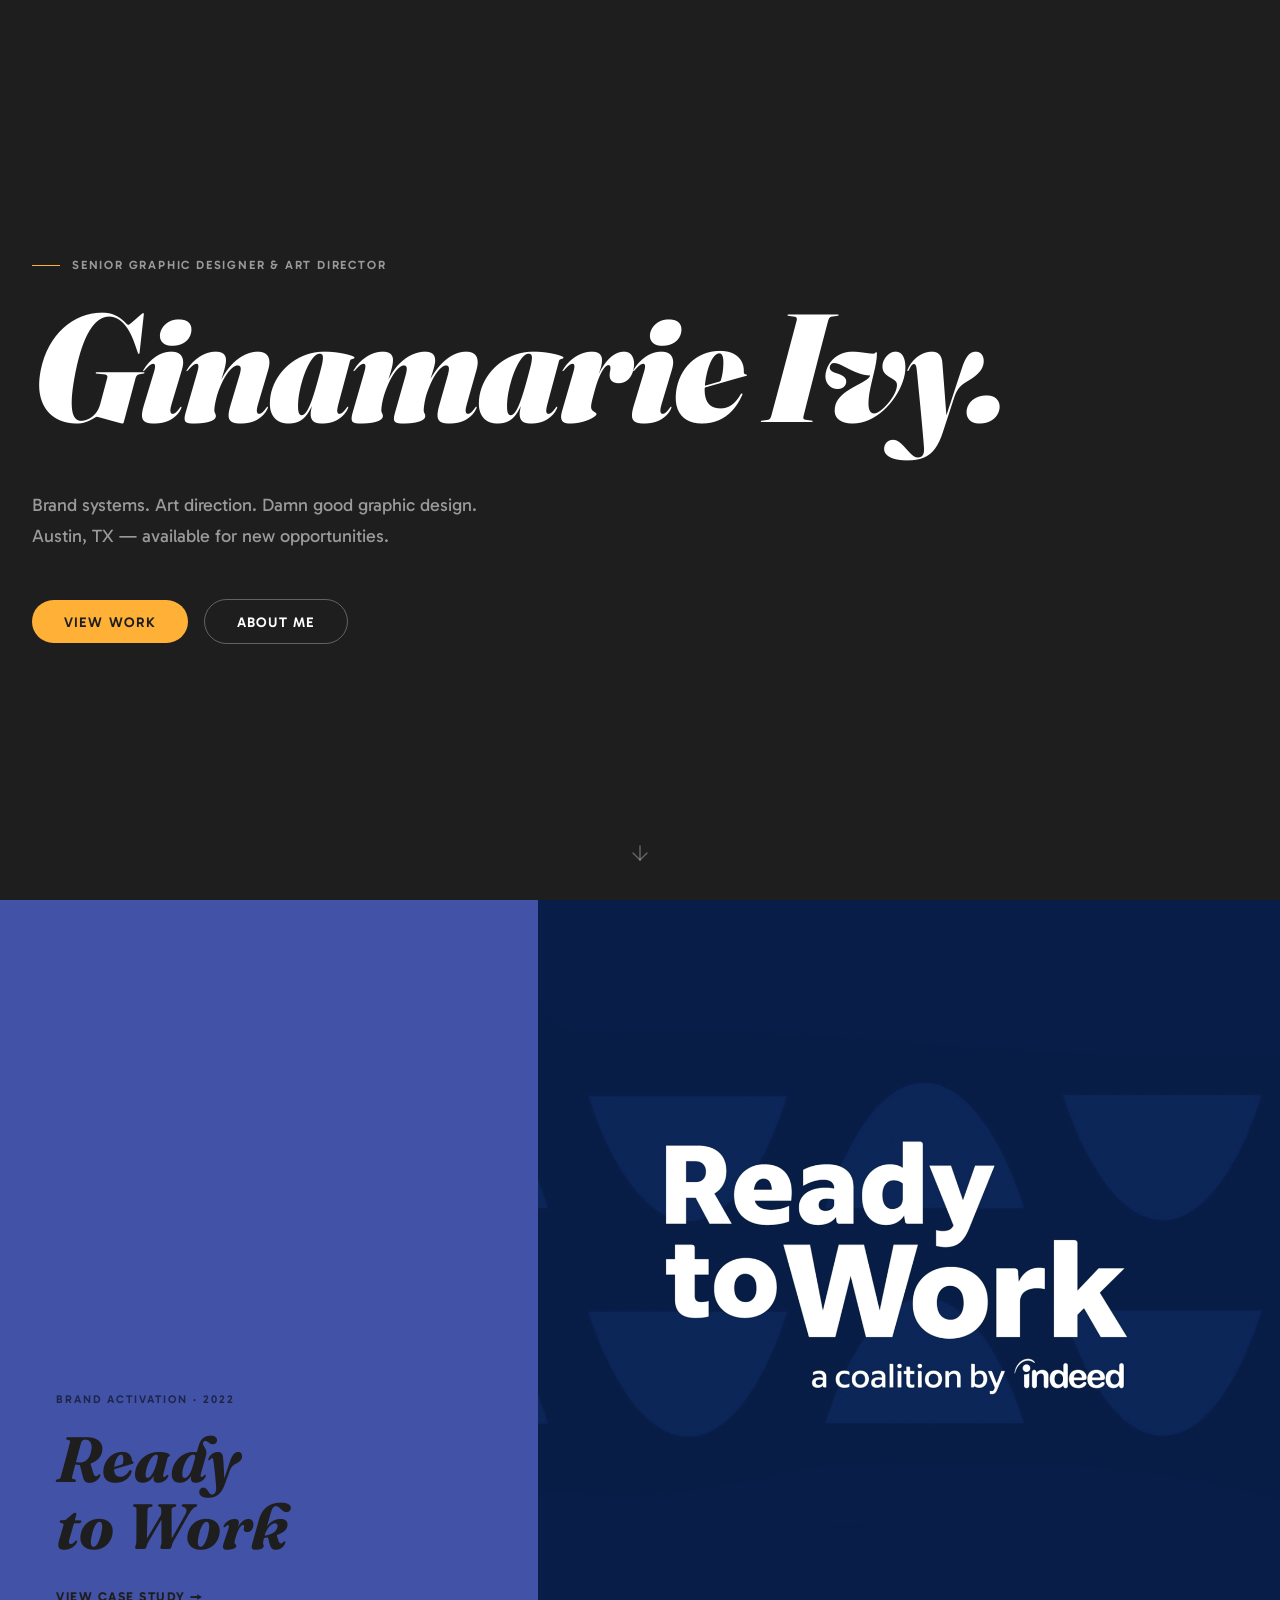
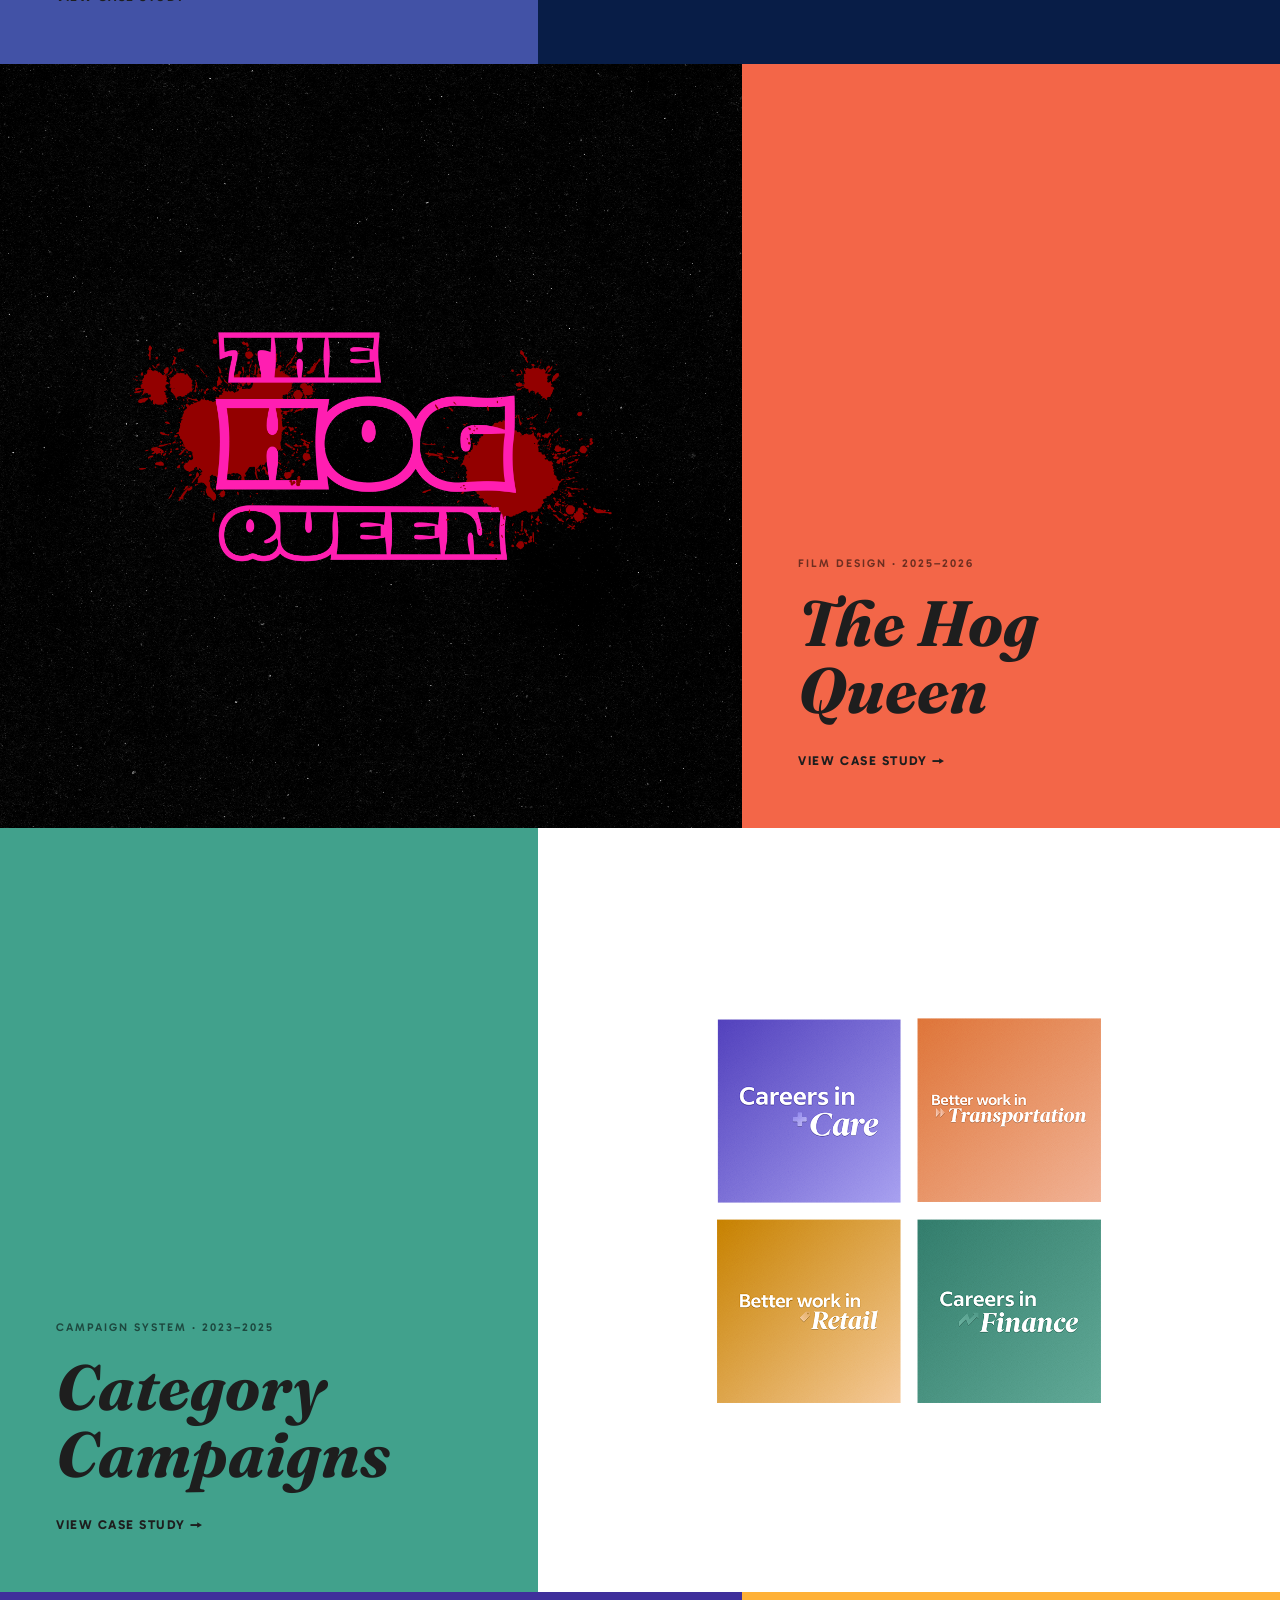
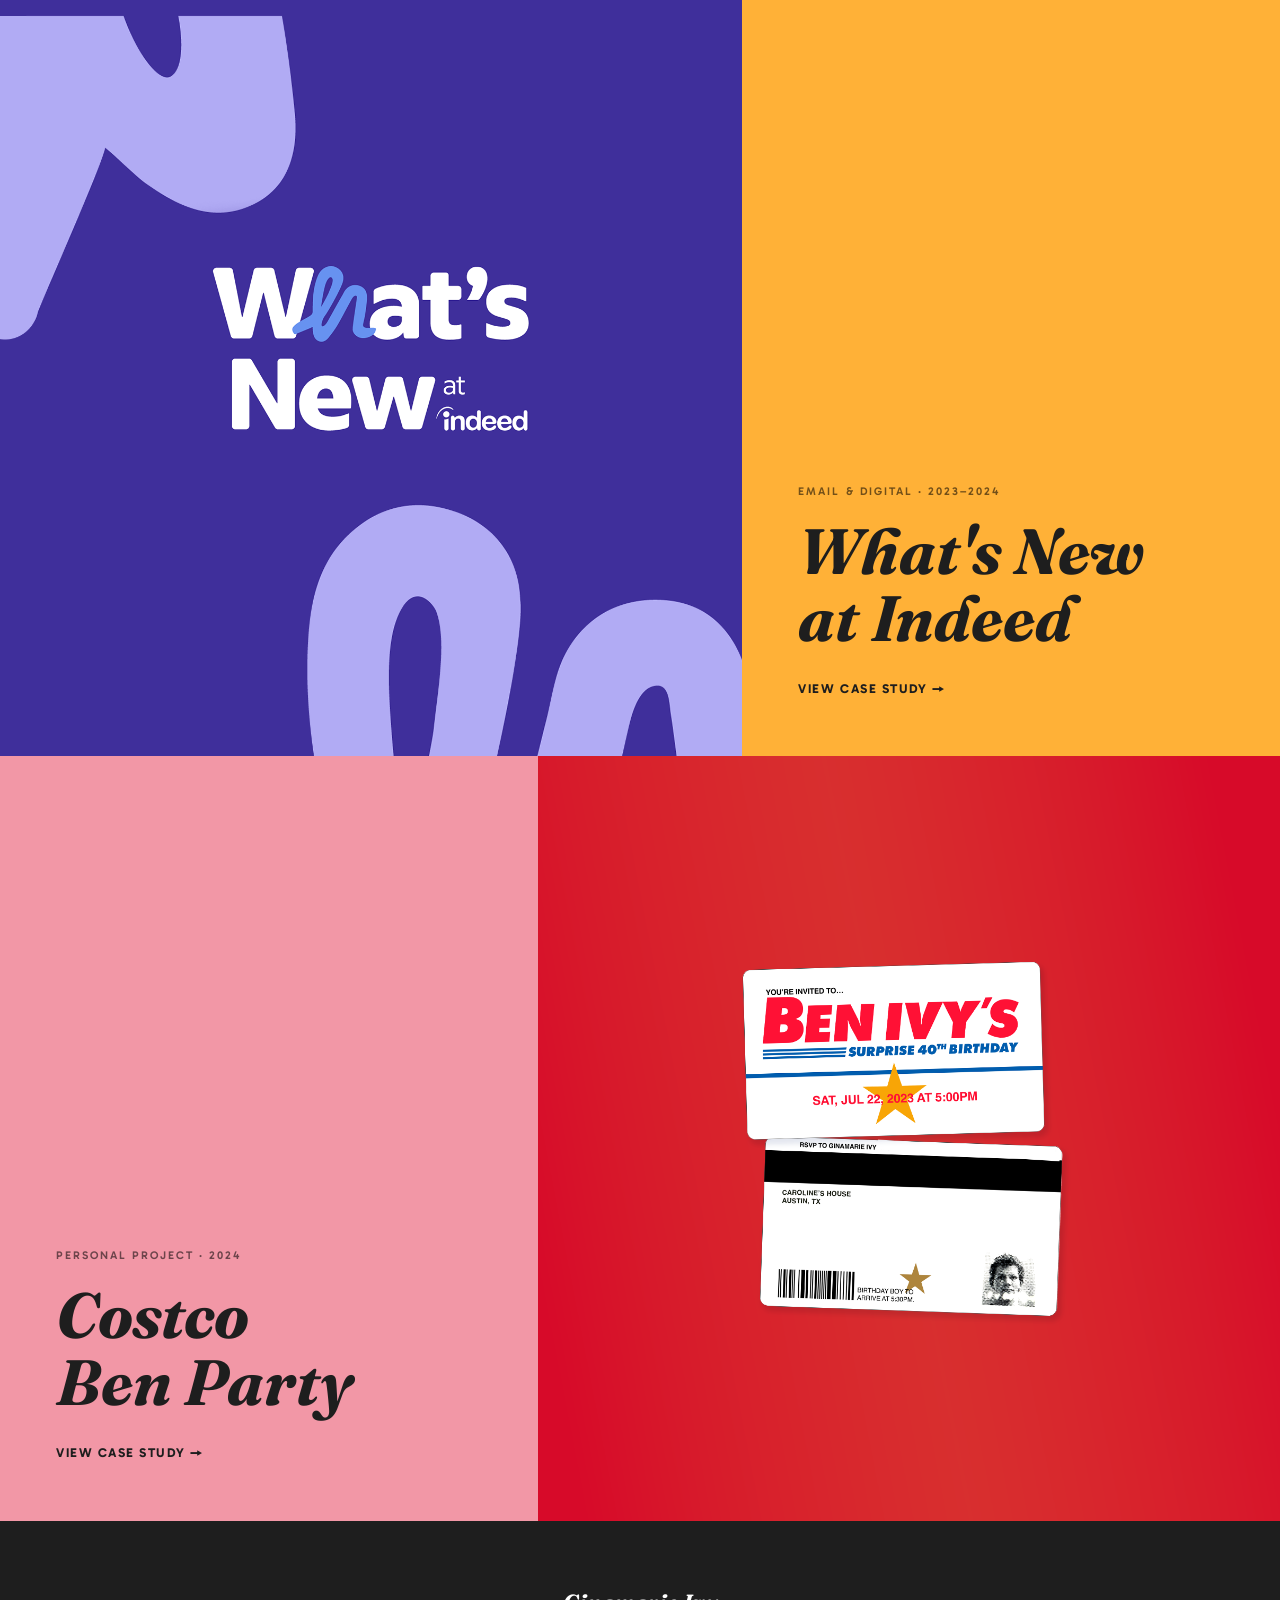
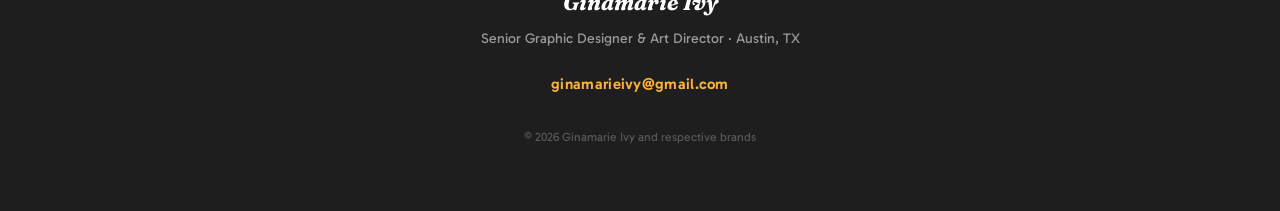
==== commit 6051679b: "Update copy, layouts, thumbnails, and about page" ====
--- a/index.html
+++ b/index.html
@@ -30,13 +30,18 @@
     <div class="hero__inner">
       <p class="hero__eyebrow fade-up">Senior Graphic Designer &amp; Art Director</p>
       <h1 class="hero__name fade-up">Ginamarie Ivy.</h1>
-      <p class="hero__tagline fade-up">Brand systems. Campaigns. Art direction.<br>Austin, TX — open to in-house roles.</p>
+      <p class="hero__tagline fade-up">Brand systems. Art direction. Damn good graphic design.<br>Austin, TX — available for new opportunities.</p>
       <div class="hero__cta fade-up">
         <a href="#work" class="btn btn--primary">View Work</a>
         <a href="about.html" class="btn btn--outline">About Me</a>
       </div>
     </div>
-    <p class="hero__scroll">Scroll</p>
+    <p class="hero__scroll">
+      <svg xmlns="http://www.w3.org/2000/svg" width="24" height="24" viewBox="0 0 24 24" fill="none" stroke="currentColor" stroke-width="1.5" stroke-linecap="round" stroke-linejoin="round" aria-hidden="true">
+        <line x1="12" y1="5" x2="12" y2="19"/>
+        <polyline points="19 12 12 19 5 12"/>
+      </svg>
+    </p>
   </section>
 
   <!-- PROJECTS -->
@@ -48,16 +53,11 @@
         <div class="project-row__info">
           <p class="project-row__eyebrow">Brand Activation · 2022</p>
           <h2 class="project-row__title">Ready<br>to Work</h2>
-          <div class="project-row__tags">
-            <span class="project-row__tag">5-City Campaign</span>
-            <span class="project-row__tag">Indeed</span>
-            <span class="project-row__tag">🏆 Cannes Lions</span>
-          </div>
           <span class="project-row__cta">View Case Study →</span>
         </div>
       </div>
       <div class="project-row__image-panel">
-        <img src="images/rtw/RTW-Logo-on-Patterned-Background.png" alt="Ready to Work campaign">
+        <img src="images/thumbnails/rtw-1400x1600.png" alt="Ready to Work campaign">
       </div>
     </a>
 
@@ -65,17 +65,13 @@
     <a href="hog-queen/index.html" class="project-row project-row--reverse fade-up">
       <div class="project-row__color-panel" style="background: var(--coral);">
         <div class="project-row__info">
-          <p class="project-row__eyebrow">Film Design · 2025</p>
+          <p class="project-row__eyebrow">Film Design · 2025–2026</p>
           <h2 class="project-row__title">The Hog<br>Queen</h2>
-          <div class="project-row__tags">
-            <span class="project-row__tag">Title Design</span>
-            <span class="project-row__tag">Maryland Film Festival</span>
-          </div>
           <span class="project-row__cta">View Case Study →</span>
         </div>
       </div>
       <div class="project-row__image-panel">
-        <img src="images/hog-queen/hog-queen-logo-stacked.png" alt="The Hog Queen title card">
+        <img src="images/thumbnails/hog-queen-1400x1600.png" alt="The Hog Queen title card">
       </div>
     </a>
 
@@ -85,16 +81,11 @@
         <div class="project-row__info">
           <p class="project-row__eyebrow">Campaign System · 2023–2025</p>
           <h2 class="project-row__title">Category<br>Campaigns</h2>
-          <div class="project-row__tags">
-            <span class="project-row__tag">CiC</span>
-            <span class="project-row__tag">Art Direction</span>
-            <span class="project-row__tag">Indeed</span>
-          </div>
           <span class="project-row__cta">View Case Study →</span>
         </div>
       </div>
       <div class="project-row__image-panel">
-        <img src="images/category-campaigns.png" alt="Category Campaigns">
+        <img src="images/thumbnails/category-campaigns-1400x1600.png" alt="Category Campaigns">
       </div>
     </a>
 
@@ -104,15 +95,11 @@
         <div class="project-row__info">
           <p class="project-row__eyebrow">Email &amp; Digital · 2023–2024</p>
           <h2 class="project-row__title">What's New<br>at Indeed</h2>
-          <div class="project-row__tags">
-            <span class="project-row__tag">Email Campaign</span>
-            <span class="project-row__tag">Product Design</span>
-          </div>
           <span class="project-row__cta">View Case Study →</span>
         </div>
       </div>
       <div class="project-row__image-panel">
-        <img src="images/whats-new.png" alt="What's New at Indeed">
+        <img src="images/thumbnails/whats-new-1400x1600.png" alt="What's New at Indeed">
       </div>
     </a>
 
@@ -122,15 +109,11 @@
         <div class="project-row__info">
           <p class="project-row__eyebrow">Personal Project · 2024</p>
           <h2 class="project-row__title">Costco<br>Ben Party</h2>
-          <div class="project-row__tags">
-            <span class="project-row__tag">Print Design</span>
-            <span class="project-row__tag">Brand Identity</span>
-          </div>
           <span class="project-row__cta">View Case Study →</span>
         </div>
       </div>
       <div class="project-row__image-panel">
-        <img src="images/costco-invite.png" alt="Costco Ben Party">
+        <img src="images/thumbnails/costco-1400x1600.png" alt="Costco Ben Party">
       </div>
     </a>
 
--- a/css/style.css
+++ b/css/style.css
@@ -226,7 +226,6 @@
 .btn--primary:hover {
   background: #ffc055;
   transform: translateY(-1px);
-  box-shadow: 0 8px 24px rgba(255, 177, 55, 0.35);
 }
 
 .btn--outline {
@@ -321,13 +320,9 @@
   bottom: 2rem;
   left: 50%;
   transform: translateX(-50%);
-  font-family: var(--font-body);
-  font-size: 0.75rem;
-  font-weight: 500;
-  letter-spacing: 0.15em;
-  text-transform: uppercase;
   color: rgba(255, 255, 255, 0.3);
-  white-space: nowrap;
+  line-height: 1;
+  margin: 0;
 }
 
 /* ============================================================
@@ -342,6 +337,7 @@
   cursor: pointer;
   text-decoration: none;
   color: inherit;
+  margin-bottom: -1px;
 }
 
 .project-row--reverse {
@@ -447,6 +443,8 @@
 }
 
 .project-row__image-panel img {
+  position: absolute;
+  inset: 0;
   width: 100%;
   height: 100%;
   object-fit: cover;
@@ -818,6 +816,7 @@
 .cs-gallery__grid {
   display: grid;
   gap: 1rem;
+  margin-bottom: var(--space-xl);
 }
 
 .cs-gallery__grid--2col {
@@ -954,7 +953,7 @@
 
 .about-hero {
   min-height: 60vh;
-  padding: calc(var(--nav-height) + var(--space-xl)) var(--space-md) var(--space-xl);
+  padding: var(--nav-height) var(--space-md) var(--space-xl);
   display: flex;
   align-items: center;
   background: var(--bg);
@@ -962,17 +961,6 @@
   overflow: hidden;
 }
 
-.about-hero::before {
-  content: '';
-  position: absolute;
-  bottom: -30%;
-  right: -10%;
-  width: 60%;
-  height: 80%;
-  background: radial-gradient(ellipse, var(--purple) 0%, transparent 70%);
-  opacity: 0.15;
-  pointer-events: none;
-}
 
 .about-hero__inner {
   max-width: var(--max-width);
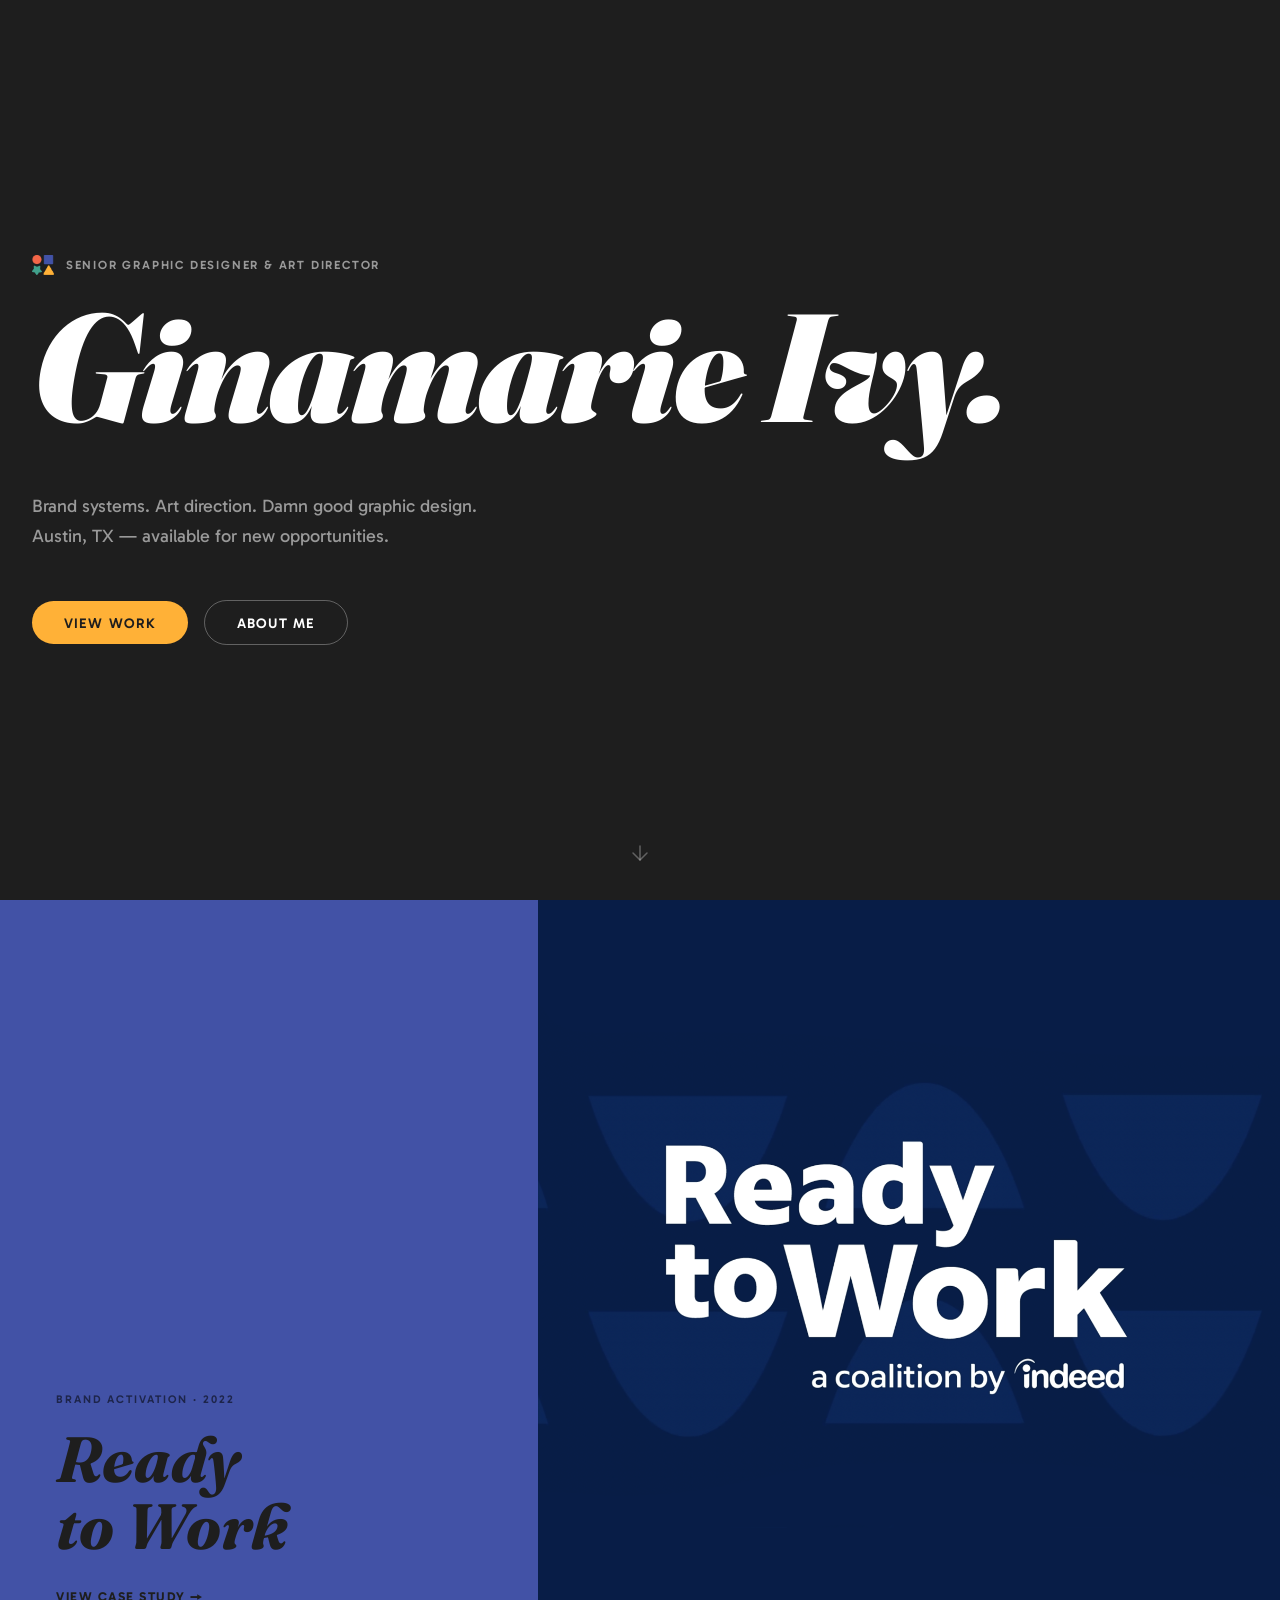
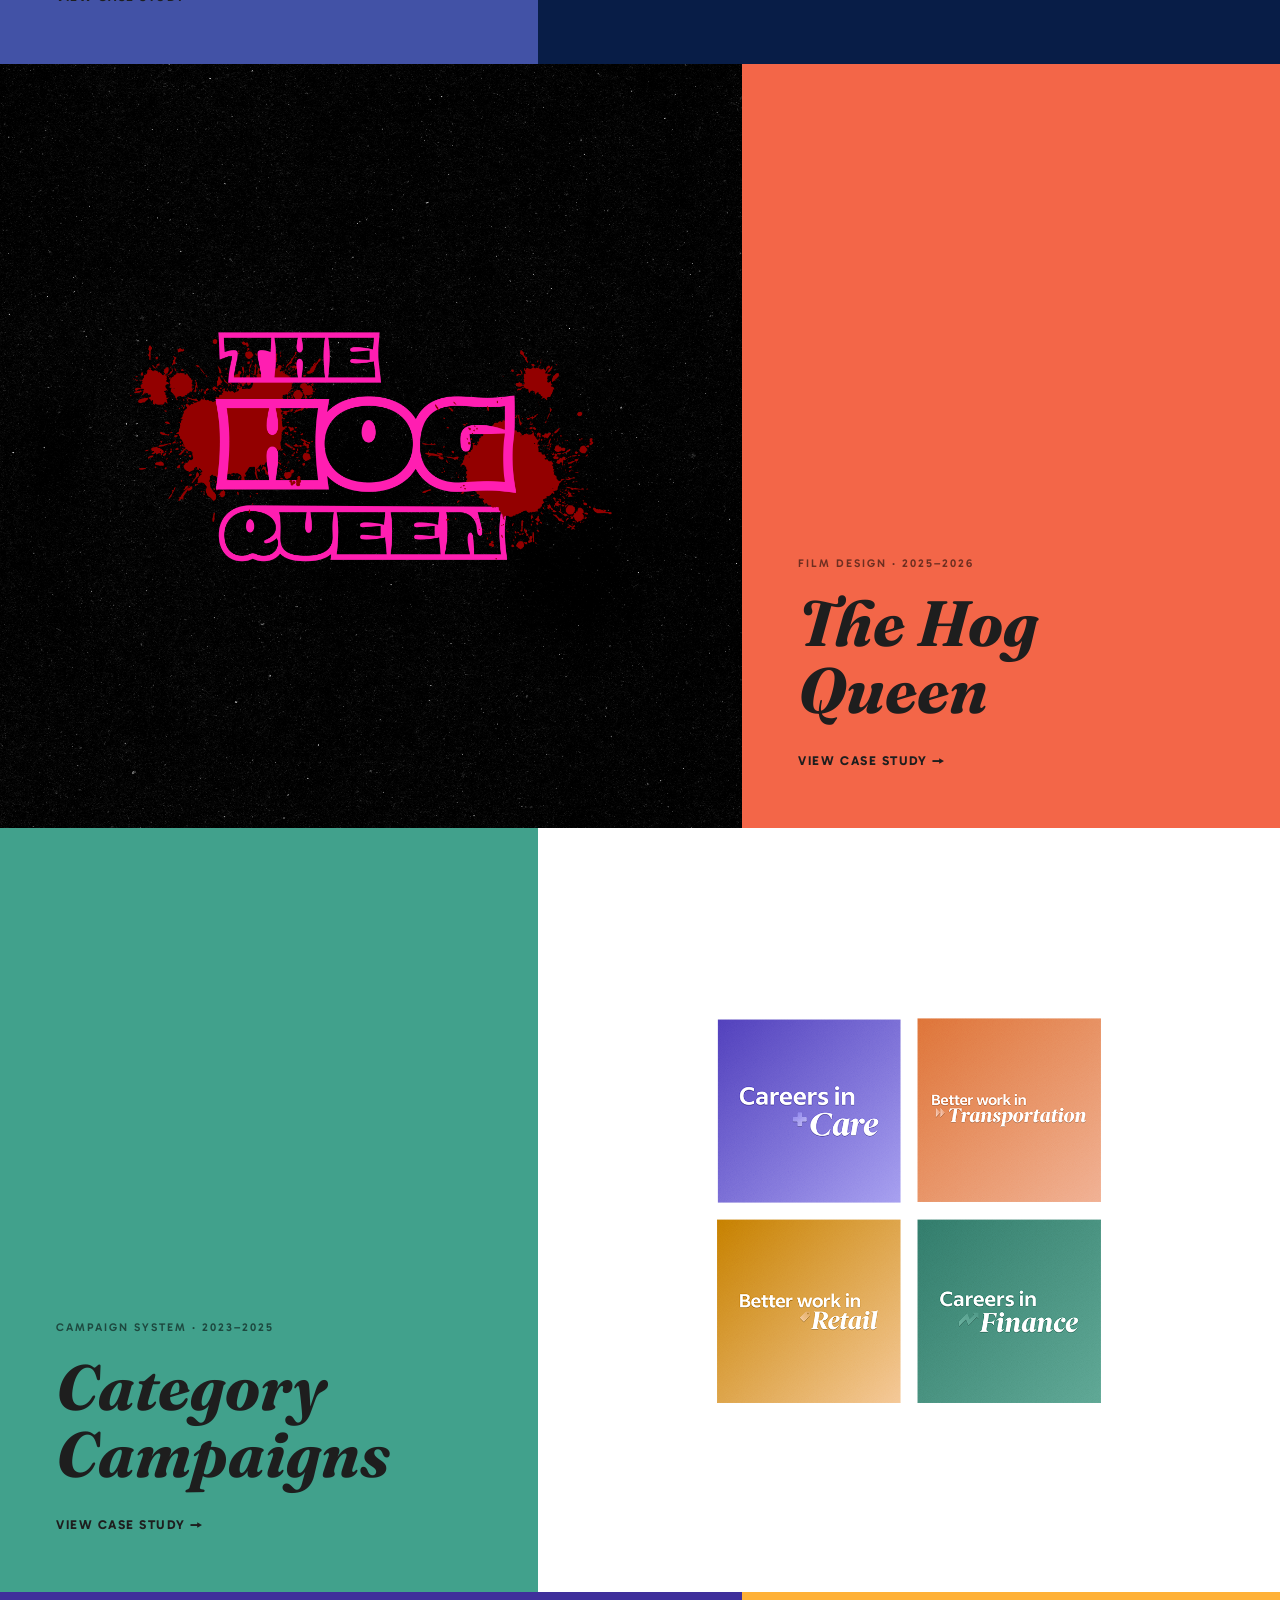
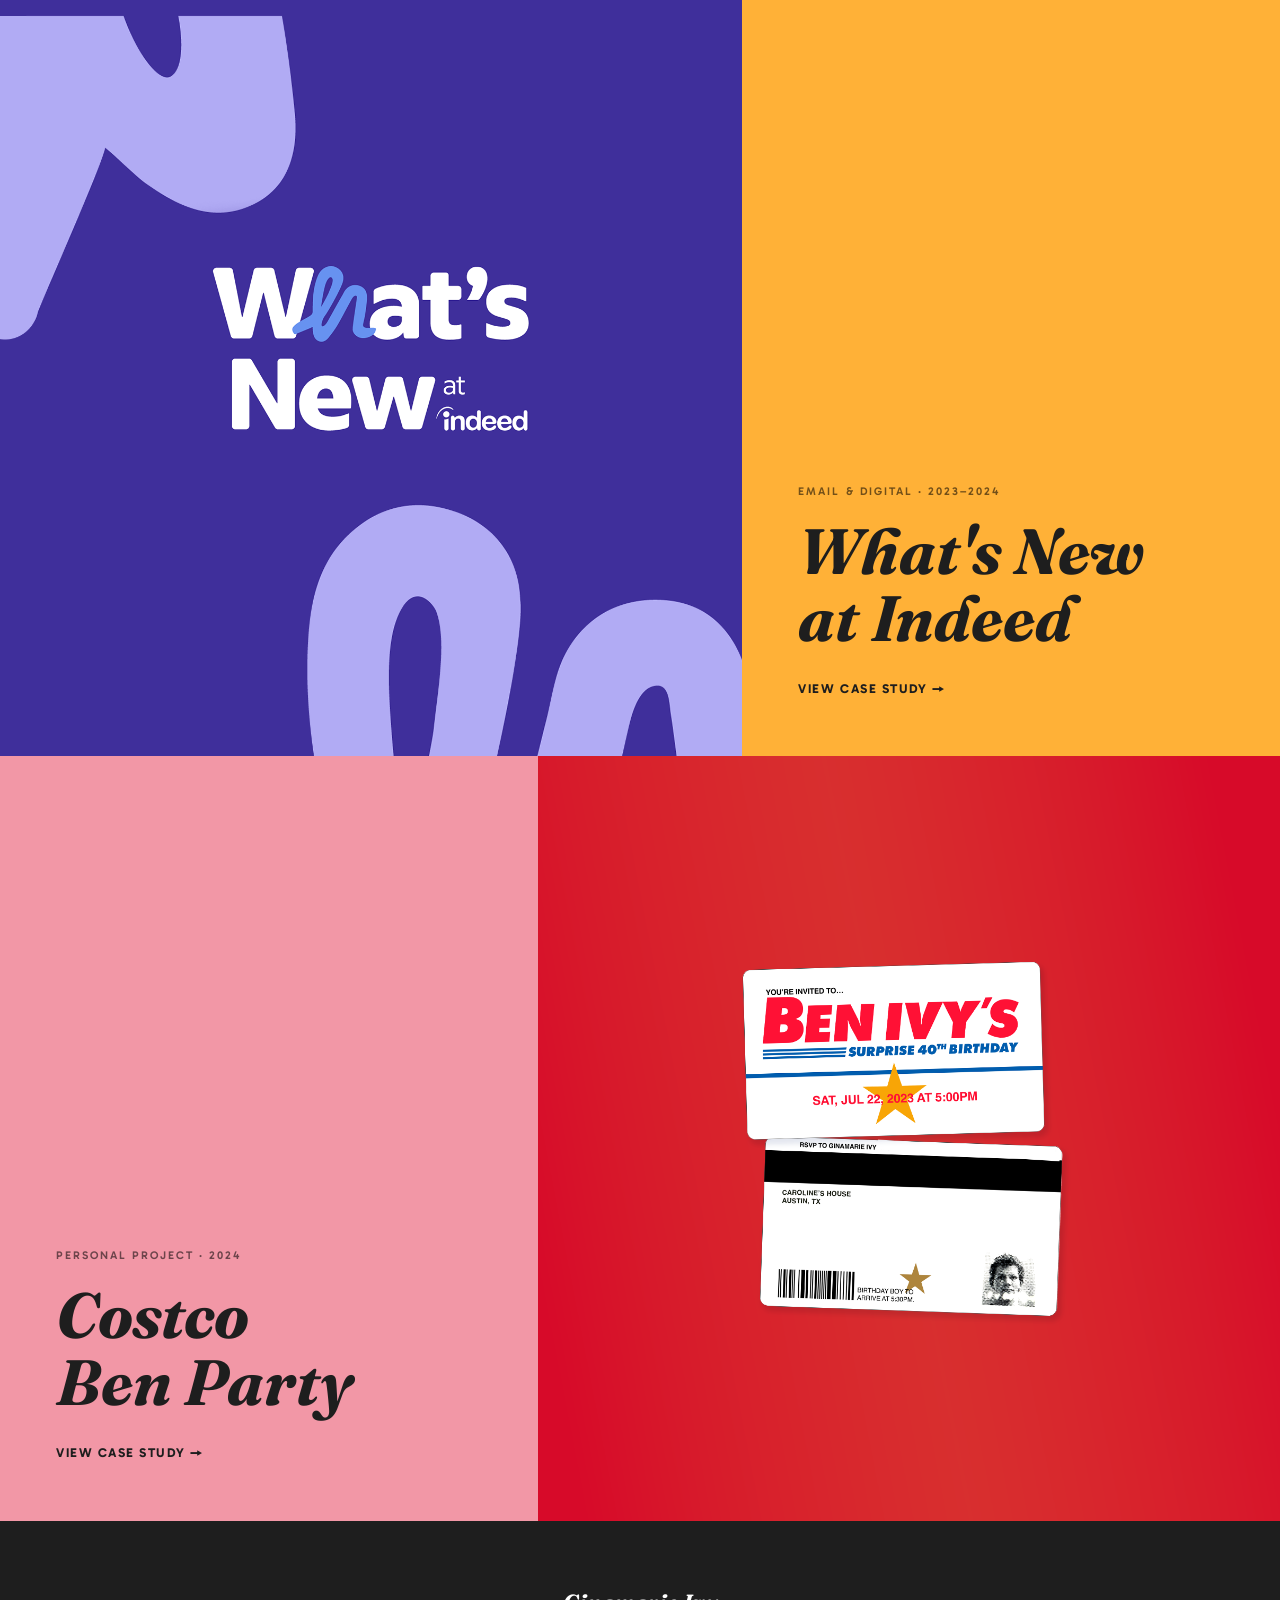
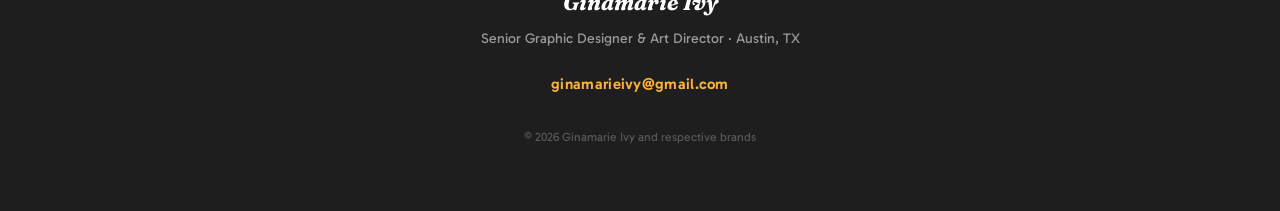
==== commit 28e19511: "Removed unnecessary folder of images, updated a rule to an icon on the homepage, added the same icon" ====
--- a/index.html
+++ b/index.html
@@ -28,7 +28,7 @@
   <!-- HERO -->
   <section class="hero" id="home">
     <div class="hero__inner">
-      <p class="hero__eyebrow fade-up">Senior Graphic Designer &amp; Art Director</p>
+      <p class="hero__eyebrow fade-up"><img src="images/gm-shapes.png" alt="" class="hero__eyebrow-shape" aria-hidden="true">Senior Graphic Designer &amp; Art Director</p>
       <h1 class="hero__name fade-up">Ginamarie Ivy.</h1>
       <p class="hero__tagline fade-up">Brand systems. Art direction. Damn good graphic design.<br>Austin, TX — available for new opportunities.</p>
       <div class="hero__cta fade-up">
--- a/css/style.css
+++ b/css/style.css
@@ -239,6 +239,18 @@
   background: rgba(255, 255, 255, 0.06);
 }
 
+.btn--ghost {
+  background: transparent;
+  color: var(--fg);
+  border: none;
+  padding-top: 0;
+  padding-bottom: 0;
+}
+
+.btn--ghost:hover {
+  color: var(--amber);
+}
+
 /* ============================================================
    HERO
    ============================================================ */
@@ -272,13 +284,11 @@
   gap: 0.75rem;
 }
 
-.hero__eyebrow::before {
-  content: '';
-  display: inline-block;
-  width: 28px;
-  height: 1.5px;
-  background: var(--amber);
+.hero__eyebrow-shape {
+  height: 20px;
+  width: auto;
   flex-shrink: 0;
+  display: block;
 }
 
 .hero__name {
@@ -792,6 +802,33 @@
   margin-bottom: 0;
 }
 
+/* Credits */
+.cs-credits {
+  display: grid;
+  grid-template-columns: auto 1fr;
+  column-gap: var(--space-md);
+  row-gap: 0.5rem;
+  margin: 0;
+  padding: 0;
+  list-style: none;
+}
+.cs-credits dt {
+  font-family: var(--font-body);
+  font-size: 0.6875rem;
+  font-weight: 600;
+  letter-spacing: 0.1em;
+  text-transform: uppercase;
+  color: var(--amber);
+  padding-top: 0.175rem;
+  white-space: nowrap;
+}
+.cs-credits dd {
+  margin: 0;
+  color: rgba(255, 255, 255, 0.65);
+  font-size: 0.9375rem;
+  line-height: 1.5;
+}
+
 /* Gallery */
 .cs-gallery {
   padding: var(--space-md) var(--space-md) var(--space-xl);
@@ -847,6 +884,17 @@
 
 .cs-gallery__item:hover img {
   transform: scale(1.02);
+}
+
+.cs-caption {
+  font-size: 0.75rem;
+  font-family: var(--font-body);
+  letter-spacing: 0.1em;
+  text-transform: uppercase;
+  color: rgba(255, 180, 60, 0.45);
+  text-align: center;
+  margin-top: 0.75rem;
+  margin-bottom: var(--space-md);
 }
 
 .cs-gallery__item-placeholder {
@@ -980,6 +1028,9 @@
   text-transform: uppercase;
   color: var(--amber);
   margin-bottom: var(--space-sm);
+  display: flex;
+  align-items: center;
+  gap: 0.75rem;
 }
 
 .about-hero__title {
@@ -1164,29 +1215,48 @@
     gap: 1rem;
   }
 
-  /* Stack project rows */
-  .project-row,
+  /* Keep side-by-side on mobile — tighter layout */
+  .project-row {
+    min-height: 65vw;
+  }
+
   .project-row--reverse {
-    flex-direction: column;
-    min-height: auto;
+    min-height: 65vw;
+    flex-direction: row-reverse;
   }
 
   .project-row__color-panel {
-    width: 100%;
-    min-height: auto;
-    padding: 2.5rem;
-    order: 1;
+    width: 45%;
+    min-height: 65vw;
+    padding: 1.5rem 1.25rem;
+    order: unset;
   }
 
   .project-row__image-panel {
-    min-height: 50vw;
-    order: 2;
-  }
-
-  /* Remove shape on mobile to save space */
+    min-height: 65vw;
+    order: unset;
+  }
+
+  .project-row__title {
+    font-size: clamp(1.1rem, 7vw, 2.5rem);
+    margin-bottom: 0.75rem;
+  }
+
+  .project-row__eyebrow {
+    margin-bottom: 0.5rem;
+  }
+
+  /* Hide decorative shape on mobile */
   .project-shape {
-    width: 160px;
-    height: 160px;
+    display: none;
+  }
+
+  .cs-hero {
+    min-height: 50vh;
+  }
+
+  .cs-hero__bg {
+    object-position: center top;
   }
 
   .cs-hero__title {
@@ -1209,7 +1279,32 @@
   }
 
   .hero__name {
-    font-size: clamp(4rem, 22vw, 10rem);
+    font-size: clamp(3rem, 17vw, 10rem);
+  }
+
+  .sub-campaign-card {
+    flex-direction: column;
+    align-items: flex-start;
+    justify-content: space-between;
+    min-height: 160px;
+    padding: 1.25rem;
+  }
+
+  .sub-campaign-card__eyebrow {
+    font-size: 0.6rem;
+    white-space: nowrap;
+    overflow: hidden;
+    text-overflow: ellipsis;
+    max-width: 100%;
+  }
+
+  .sub-campaign-card__title {
+    font-size: clamp(1.25rem, 6vw, 2rem);
+  }
+
+  .sub-campaign-card__cta {
+    align-self: flex-start;
+    margin-top: 0.75rem;
   }
 
   .footer {
@@ -1232,6 +1327,6 @@
   }
 
   .project-row__color-panel {
-    padding: 2rem 1.5rem;
-  }
-}
+    padding: 1.25rem 1rem;
+  }
+}
